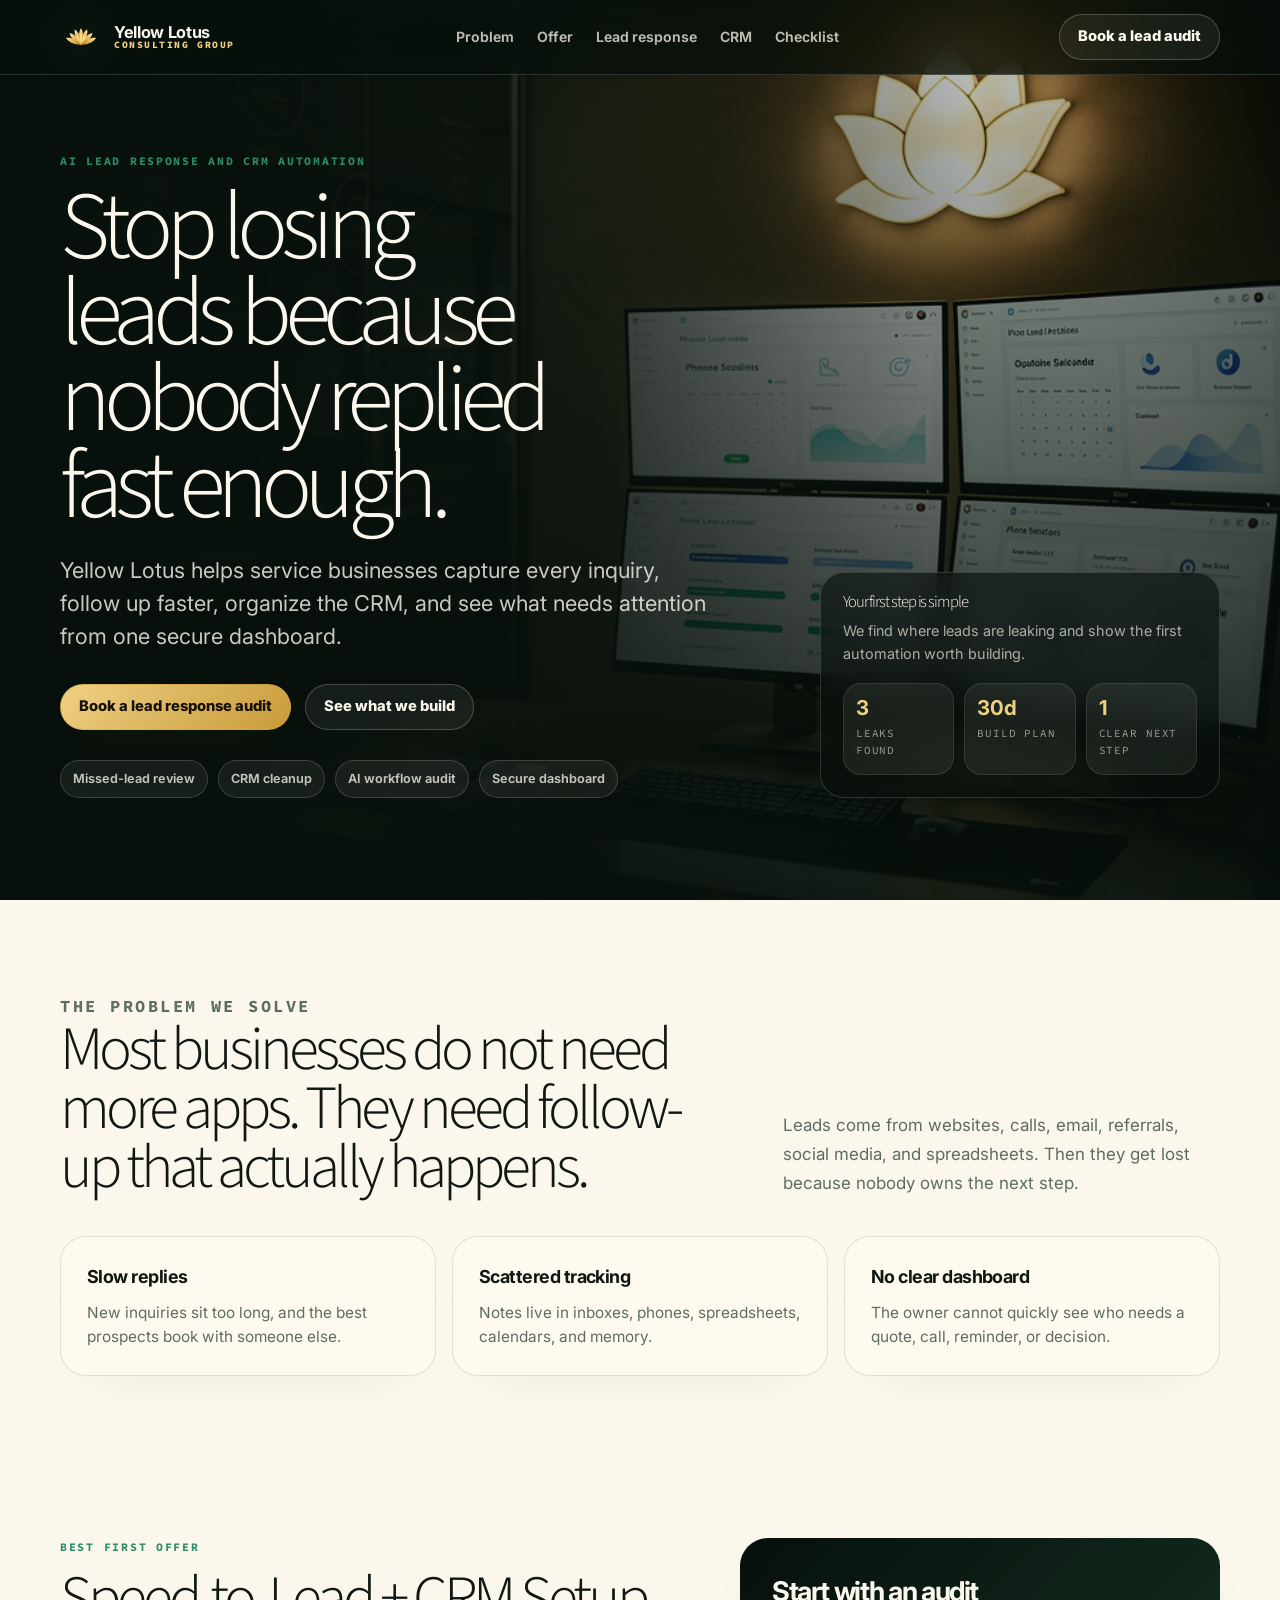
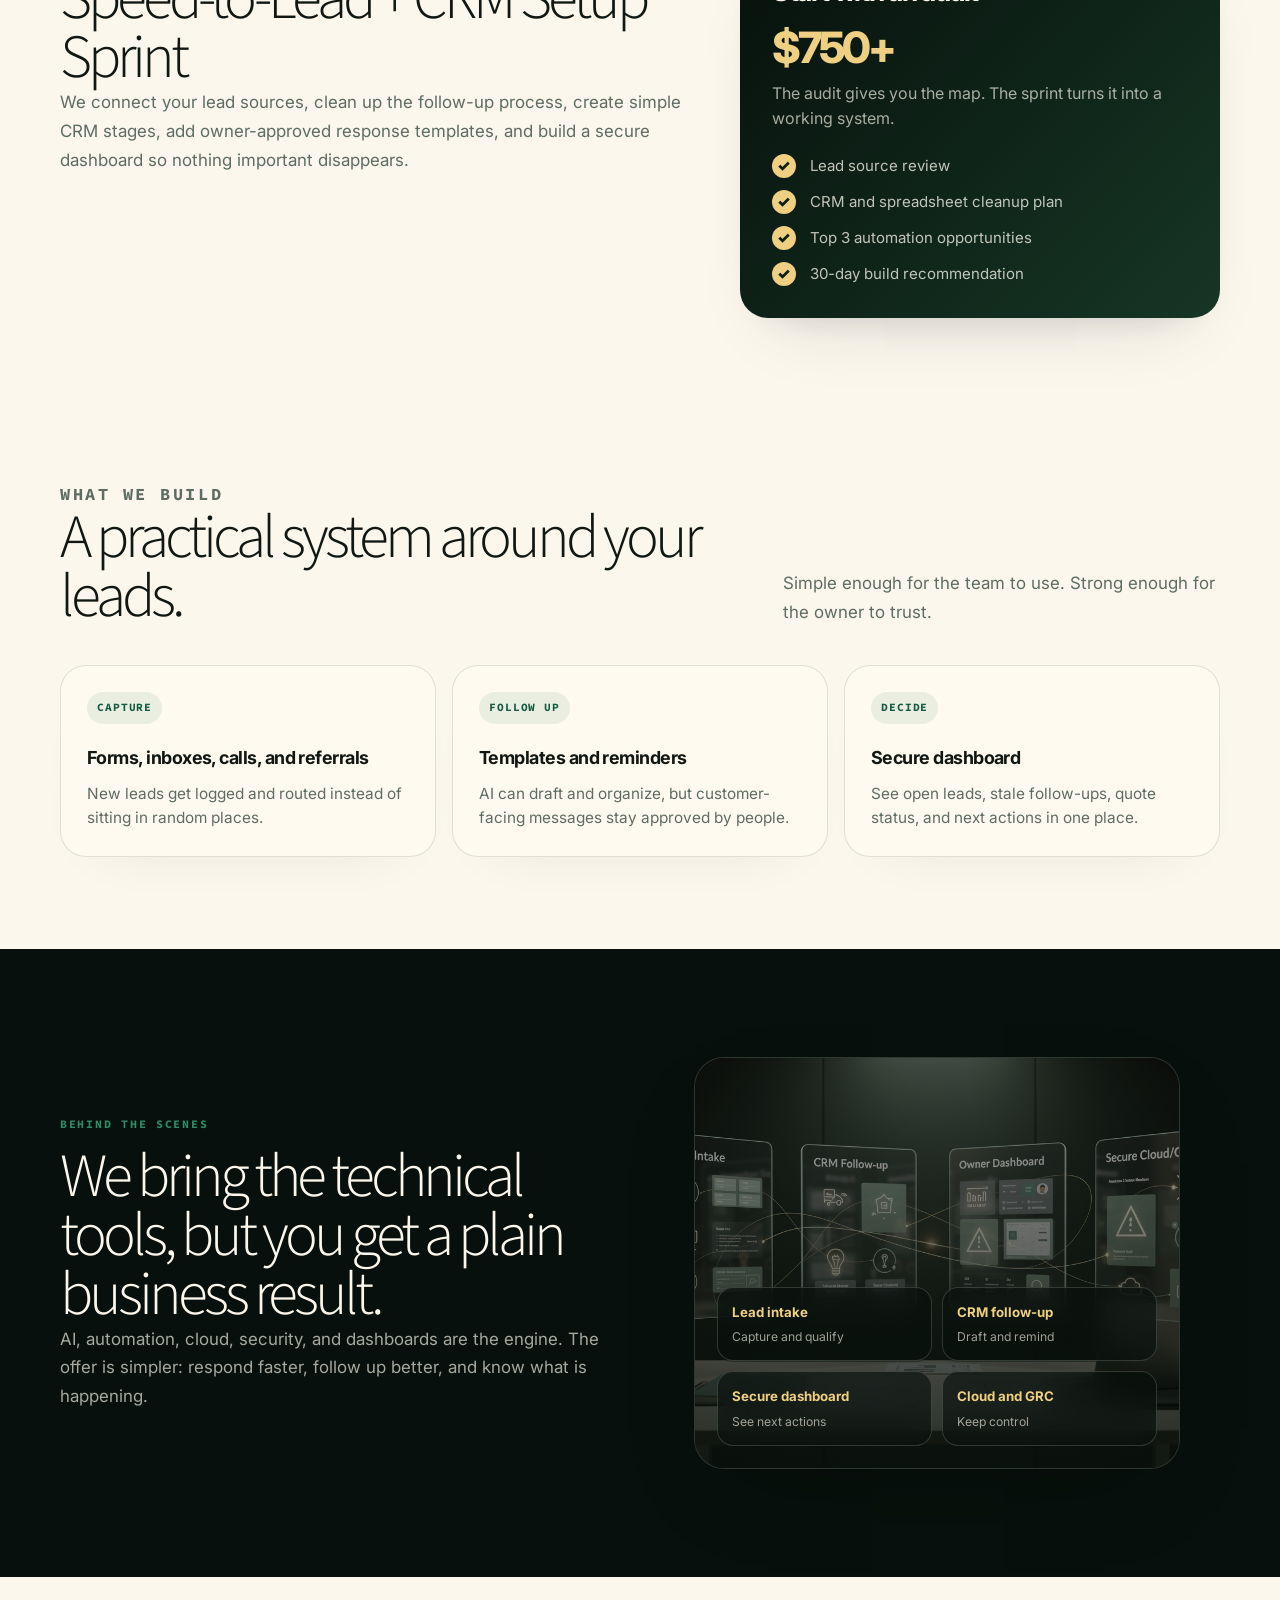
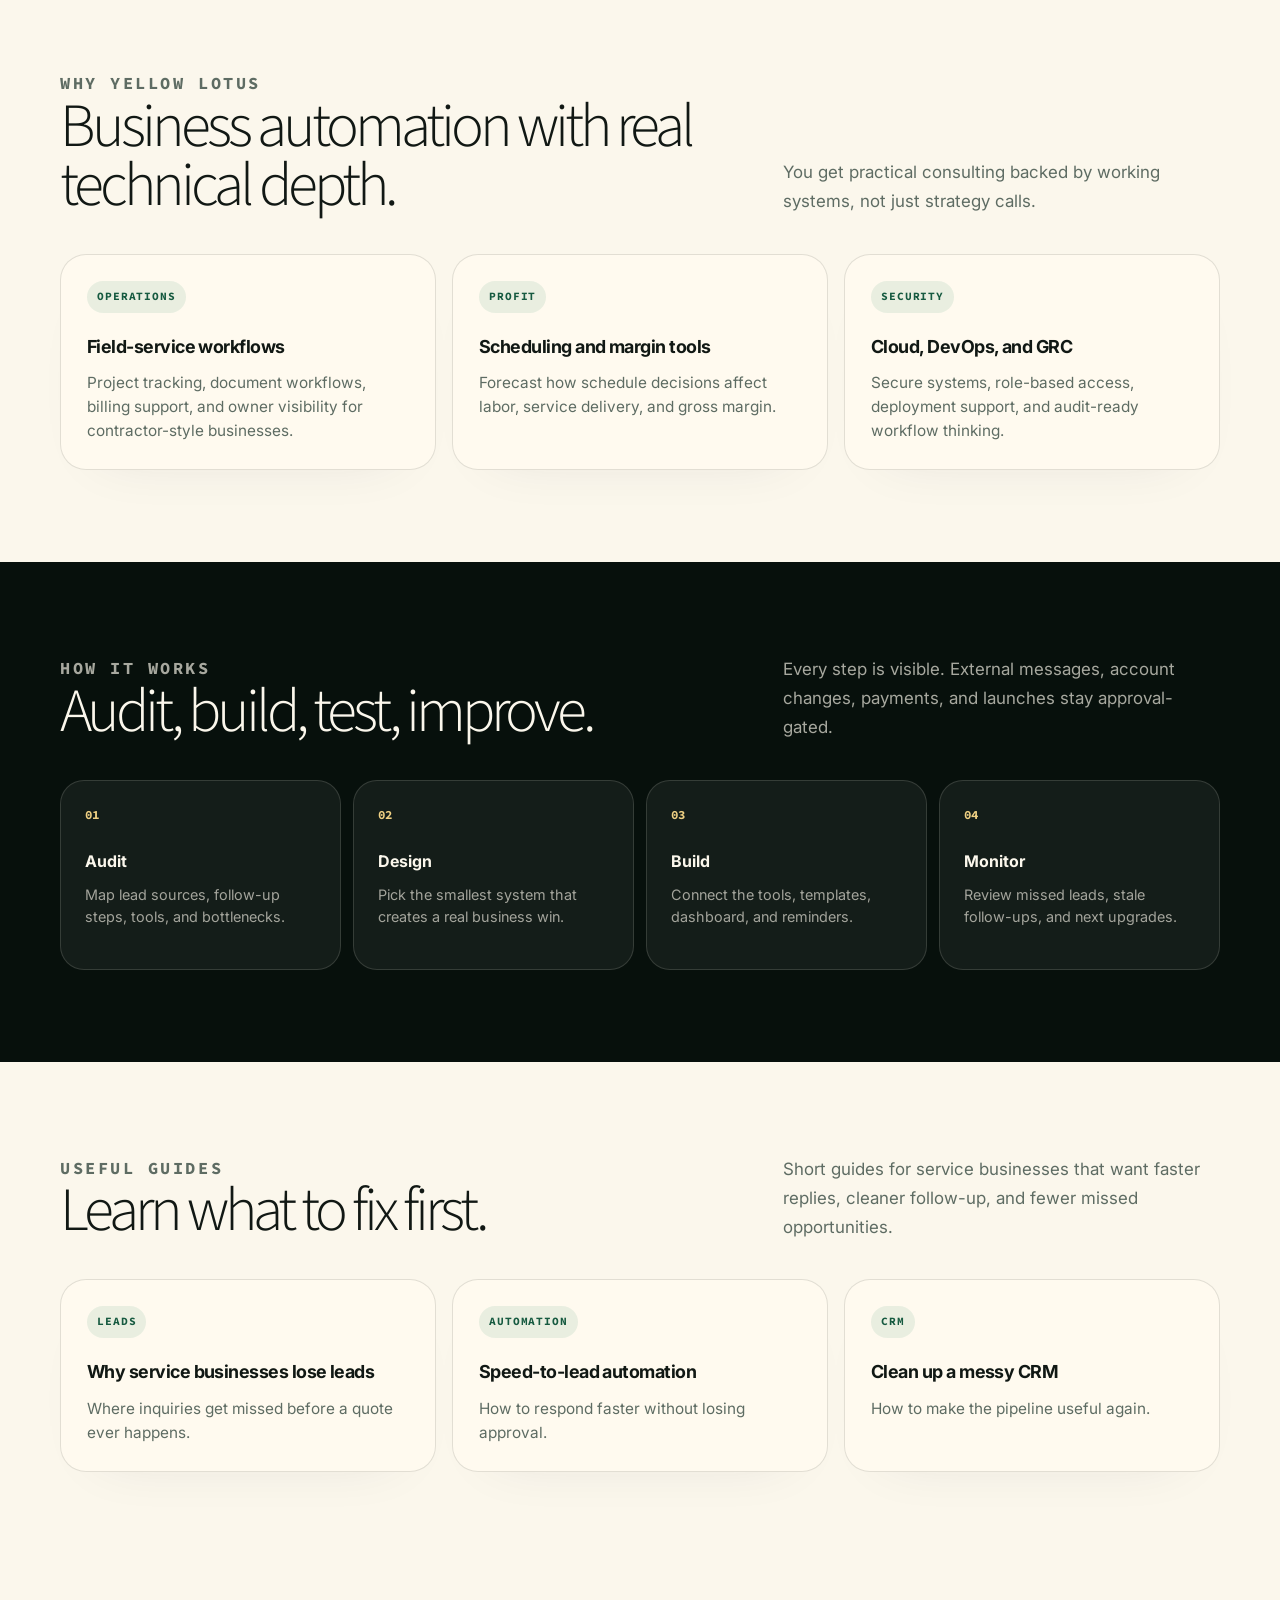
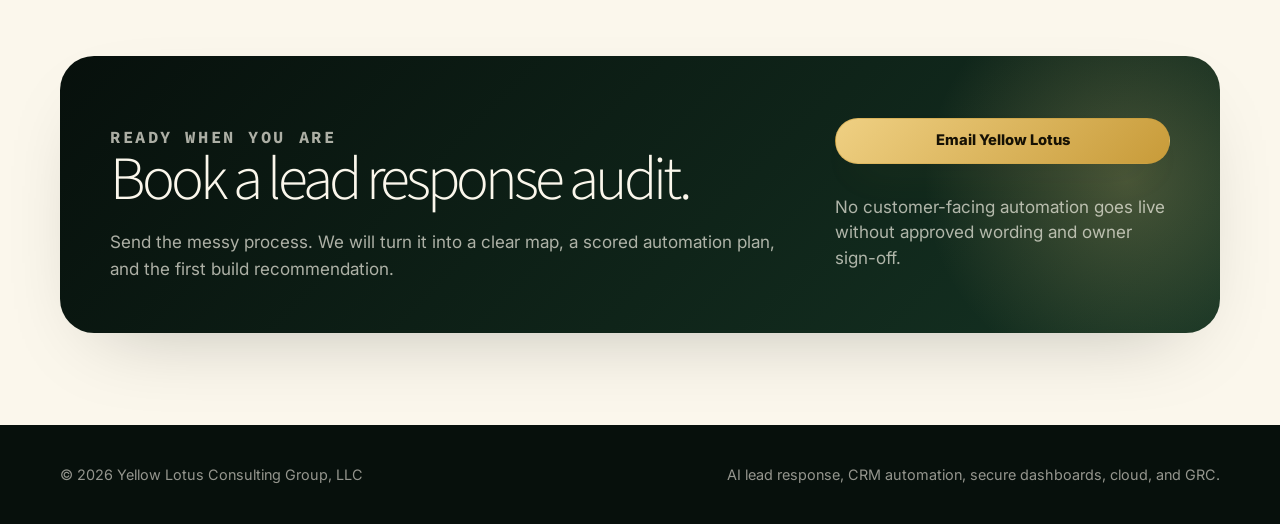
==== index.html @ bcd5ccc7 "Publish Yellow Lotus SEO insight pages" ====
<!doctype html>
<html lang="en">
<head>
  <meta charset="utf-8" />
  <meta name="viewport" content="width=device-width, initial-scale=1" />
  <title>Yellow Lotus Consulting Group | AI Lead Response and CRM Automation</title>
  <meta name="description" content="Yellow Lotus helps small service businesses stop losing leads with AI-assisted lead response, CRM cleanup, follow-up automation, secure dashboards, and practical workflow systems." />
  <meta property="og:title" content="Yellow Lotus Consulting Group" />
  <meta property="og:description" content="Stop losing leads because nobody replied fast enough. Yellow Lotus builds AI-assisted lead response and CRM systems for small service businesses." />
  <meta property="og:type" content="website" />
  <meta property="og:image" content="assets/generated/higgsfield-ops-command-hero.png" />

  <link rel="canonical" href="https://yellowlotuscg.com/" />
  <script type="application/ld+json">
  {
    "@context": "https://schema.org",
    "@type": "ProfessionalService",
    "name": "Yellow Lotus Consulting Group",
    "url": "https://yellowlotuscg.com/",
    "email": "yellowlotuscg@gmail.com",
    "description": "Yellow Lotus helps service businesses stop losing leads with AI-assisted lead response, CRM cleanup, follow-up automation, secure dashboards, and practical workflow systems.",
    "areaServed": "United States",
    "serviceType": [
      "AI lead response automation",
      "CRM automation",
      "Speed-to-lead systems",
      "Secure business dashboards",
      "Cloud and GRC workflow consulting"
    ],
    "sameAs": [
      "https://github.com/yellowlotuscg"
    ],
    "hasOfferCatalog": {
      "@type": "OfferCatalog",
      "name": "Yellow Lotus Consulting Services",
      "itemListElement": [
        {
          "@type": "Offer",
          "name": "Lead Response Audit",
          "priceSpecification": {
            "@type": "PriceSpecification",
            "priceCurrency": "USD",
            "minPrice": 750
          }
        },
        {
          "@type": "Offer",
          "name": "Speed-to-Lead + CRM Setup Sprint"
        }
      ]
    }
  }
  </script>
  <script type="application/ld+json">{"@context":"https://schema.org","@type":"FAQPage","mainEntity":[{"@type":"Question","name":"What does Yellow Lotus Consulting Group do?","acceptedAnswer":{"@type":"Answer","text":"Yellow Lotus helps service businesses capture leads, clean up CRM follow-up, add approved AI-assisted drafts, and see next actions from a secure dashboard."}},{"@type":"Question","name":"What is the best first step?","acceptedAnswer":{"@type":"Answer","text":"Start with a Lead Response Audit. It maps where leads enter, where follow-up breaks, and which automation should be built first."}},{"@type":"Question","name":"Can AI send messages automatically?","acceptedAnswer":{"@type":"Answer","text":"Yellow Lotus can draft and organize messages, but customer-facing messages stay human-approved unless a different workflow is explicitly approved."}}]}</script>
  <link rel="icon" type="image/svg+xml" href="assets/favicon.svg" />
  <link rel="preload" as="image" href="assets/generated/higgsfield-ops-command-hero.png" />
  <link rel="preload" as="image" href="assets/generated/higgsfield-operating-system-panel.png" />
  <link rel="preconnect" href="https://fonts.googleapis.com" />
  <link rel="preconnect" href="https://fonts.gstatic.com" crossorigin />
  <link href="https://fonts.googleapis.com/css2?family=Inter:wght@400;500;600;700;800&family=Source+Sans+3:wght@300;400;500;600;700&family=Source+Code+Pro:wght@500;600&display=swap" rel="stylesheet" />
  <style>
    :root{
      --ink:#07100c; --cream:#fbf7ec; --paper:#fffaf0; --text:#111814; --muted:#5e6c63;
      --line:rgba(17,24,20,.12); --line-dark:rgba(255,250,240,.14); --gold:#c89b39; --gold-2:#efd083; --jade:#2e8c67;
      --shadow:rgba(32,32,65,.18) 0 34px 70px -38px, rgba(0,0,0,.14) 0 18px 42px -26px;
      --sans:"Inter", system-ui, -apple-system, BlinkMacSystemFont, "Segoe UI", sans-serif;
      --display:"Source Sans 3", system-ui, -apple-system, BlinkMacSystemFont, "Segoe UI", sans-serif;
      --mono:"Source Code Pro", ui-monospace, SFMono-Regular, Menlo, Monaco, Consolas, monospace;
    }
    *{box-sizing:border-box} html{scroll-behavior:smooth} body{margin:0; color:var(--text); background:var(--cream); font-family:var(--sans); font-size:16px; line-height:1.6; text-rendering:optimizeLegibility}
    body::before{content:""; position:fixed; inset:0; pointer-events:none; z-index:-1; background:radial-gradient(circle at 16% 8%, rgba(200,155,57,.16), transparent 28rem), radial-gradient(circle at 86% 34%, rgba(46,140,103,.13), transparent 34rem), linear-gradient(180deg, #fffaf0 0%, #fbf7ec 50%, #f3ead7 100%)}
    img{display:block; max-width:100%} a{color:inherit; text-decoration:none} p,h1,h2,h3{margin-top:0}.wrap{width:min(1160px, calc(100% - 40px)); margin:0 auto}
    .topbar{position:fixed; inset:0 0 auto; z-index:40; border-bottom:1px solid rgba(255,250,240,.14); background:rgba(7,16,12,.76); backdrop-filter:blur(22px) saturate(160%); color:var(--cream)}
    .nav{min-height:74px; display:flex; align-items:center; justify-content:space-between; gap:24px}.brand{display:flex; align-items:center; gap:12px; font-weight:800; letter-spacing:-.02em}.brand-mark{width:42px; height:42px; border-radius:14px; filter:drop-shadow(0 0 22px rgba(239,208,131,.28))}.brand-name{display:flex; flex-direction:column; line-height:1.02; white-space:nowrap}.brand-name strong{font-size:1.02rem}.brand-name span{color:var(--gold-2); font-family:var(--mono); font-size:.61rem; letter-spacing:.16em; text-transform:uppercase}.nav-links{display:flex; align-items:center; gap:23px; color:rgba(251,247,236,.74); font-size:.88rem; font-weight:650}.nav-links a:hover{color:var(--gold-2)}
    .button{display:inline-flex; align-items:center; justify-content:center; min-height:46px; padding:0 18px; border:1px solid rgba(200,155,57,.42); border-radius:999px; background:linear-gradient(135deg, var(--gold-2), var(--gold)); color:#161104; font-weight:800; font-size:.92rem; box-shadow:rgba(200,155,57,.24) 0 18px 44px -20px; transition:transform .18s ease, box-shadow .18s ease}.button:hover{transform:translateY(-2px)}.button.secondary{background:rgba(255,250,240,.06); color:var(--cream); border-color:rgba(255,250,240,.22); box-shadow:none}.button.dark{background:var(--ink); color:var(--cream); border-color:var(--ink)}
    .label{margin:0 0 14px; color:var(--jade); font-family:var(--mono); font-size:.72rem; font-weight:700; letter-spacing:.15em; text-transform:uppercase}
    .hero{position:relative; min-height:100svh; display:flex; align-items:center; overflow:hidden; color:var(--cream); background:var(--ink); isolation:isolate; padding:126px 0 76px}.hero::before{content:""; position:absolute; inset:0; z-index:-1; background:linear-gradient(90deg, rgba(7,16,12,.98) 0%, rgba(7,16,12,.88) 38%, rgba(7,16,12,.2) 76%, rgba(7,16,12,.32) 100%), linear-gradient(180deg, rgba(7,16,12,.04), rgba(7,16,12,.9))}.hero-art{position:absolute; inset:0; z-index:-2; background-image:url("assets/generated/higgsfield-ops-command-hero.png"); background-size:cover; background-position:center right; transform:scale(1.03); filter:saturate(.9) contrast(1.05)}
    .hero-grid{display:grid; grid-template-columns:minmax(0,.92fr) minmax(330px,.52fr); gap:52px; align-items:end}.hero-copy{max-width:740px}h1{max-width:11ch; margin:0 0 24px; font-family:var(--display); font-size:clamp(3.2rem,7.5vw,7.2rem); font-weight:300; letter-spacing:-.078em; line-height:.9}.hero-sub{max-width:650px; margin:0 0 30px; color:rgba(251,247,236,.8); font-size:clamp(1.1rem,1.8vw,1.36rem); line-height:1.52}.hero-actions{display:flex; flex-wrap:wrap; gap:14px; align-items:center; margin-bottom:30px}.hero-proof{display:flex; flex-wrap:wrap; gap:10px}.proof-pill{border:1px solid rgba(255,250,240,.16); background:rgba(255,250,240,.06); color:rgba(251,247,236,.76); border-radius:999px; padding:8px 12px; font-size:.79rem; font-weight:650}
    .command-card{padding:22px; border:1px solid rgba(255,250,240,.14); border-radius:24px; background:rgba(7,16,12,.62); box-shadow:rgba(0,0,0,.34) 0 30px 80px -42px; backdrop-filter:blur(18px)}.command-card h2{margin:0 0 8px; color:var(--cream); font-size:1.04rem}.command-card p{margin:0 0 18px; color:rgba(251,247,236,.66); font-size:.9rem}.metric-row{display:grid; grid-template-columns:repeat(3,1fr); gap:10px}.metric{padding:14px 12px; border-radius:18px; background:rgba(255,250,240,.07); border:1px solid rgba(255,250,240,.1)}.metric strong{display:block; color:var(--gold-2); font-size:1.28rem; line-height:1}.metric span{display:block; margin-top:6px; color:rgba(251,247,236,.58); font-size:.68rem; font-family:var(--mono); text-transform:uppercase; letter-spacing:.08em}
    .section{padding:92px 0}.section.dark{background:var(--ink); color:var(--cream)}.section.tight{padding:70px 0}.section-head{display:grid; grid-template-columns:minmax(0,.86fr) minmax(280px,.56fr); gap:52px; align-items:end; margin-bottom:38px}h2{margin:0; font-family:var(--display); font-size:clamp(2.25rem,4.8vw,4.8rem); font-weight:300; letter-spacing:-.065em; line-height:.96}.section-head p,.lead{margin:0; color:var(--muted); font-size:1.06rem; line-height:1.7}.dark .section-head p,.dark .lead{color:rgba(251,247,236,.66)}
    .problem-grid,.deliverables,.proof-grid{display:grid; grid-template-columns:repeat(3,1fr); gap:16px}.card{padding:26px; border:1px solid var(--line); border-radius:26px; background:rgba(255,250,240,.82); box-shadow:rgba(32,32,65,.12) 0 24px 60px -42px}.card strong{display:block; margin-bottom:10px; font-size:1.12rem; letter-spacing:-.03em}.card p{margin:0; color:var(--muted); font-size:.96rem; line-height:1.55}.card .tag{display:inline-flex; margin-bottom:20px; padding:7px 10px; border-radius:999px; color:#165a40; background:rgba(46,140,103,.1); font-family:var(--mono); font-size:.7rem; font-weight:700; letter-spacing:.08em; text-transform:uppercase}
    .offer-panel{display:grid; grid-template-columns:minmax(0,.74fr) minmax(320px,.55fr); gap:34px; align-items:stretch}.price-box{padding:32px; border-radius:28px; color:var(--cream); background:linear-gradient(135deg,#07100c,#163625); box-shadow:var(--shadow)}.price-box h3{margin:0 0 12px; font-size:1.7rem; letter-spacing:-.05em}.price{font-size:2.7rem; font-weight:800; letter-spacing:-.07em; color:var(--gold-2); line-height:1}.price-box p{color:rgba(251,247,236,.66); margin:12px 0 22px}.checklist{display:grid; gap:12px; margin:0; padding:0; list-style:none}.checklist li{display:grid; grid-template-columns:28px 1fr; gap:10px; align-items:start; color:rgba(251,247,236,.76); font-size:.94rem}.checklist li::before{content:"✓"; display:grid; place-items:center; width:24px; height:24px; border-radius:50%; color:#092017; background:var(--gold-2); font-weight:900}
    .system-grid{display:grid; grid-template-columns:minmax(0,.78fr) minmax(360px,.8fr); gap:42px; align-items:center}.system-visual{position:relative; border-radius:30px; overflow:hidden; border:1px solid var(--line-dark); background:#0b1711; box-shadow:rgba(0,0,0,.35) 0 34px 90px -42px}.system-visual img{width:100%; min-height:410px; object-fit:cover; filter:saturate(.76) contrast(.96) brightness(.72)}.system-visual::after{content:""; position:absolute; inset:0; background:linear-gradient(180deg, rgba(7,16,12,.04), rgba(7,16,12,.72))}.system-overlay{position:absolute; inset:auto 22px 22px; z-index:2; display:grid; grid-template-columns:repeat(2,1fr); gap:10px}.sys-chip{padding:14px; border:1px solid rgba(255,250,240,.16); border-radius:16px; background:rgba(7,16,12,.62); backdrop-filter:blur(14px)}.sys-chip strong{display:block; color:var(--gold-2); font-size:.83rem}.sys-chip span{display:block; margin-top:4px; color:rgba(251,247,236,.62); font-size:.76rem}
    .steps{display:grid; grid-template-columns:repeat(4,1fr); gap:12px; counter-reset:step}.step{counter-increment:step; padding:24px; min-height:190px; border:1px solid var(--line-dark); border-radius:24px; background:rgba(255,250,240,.055)}.step::before{content:"0" counter(step); display:block; margin-bottom:24px; color:var(--gold-2); font-family:var(--mono); font-size:.78rem; font-weight:700}.step strong{display:block; margin-bottom:10px}.step span{display:block; color:rgba(251,247,236,.62); font-size:.9rem; line-height:1.55}
    .cta-panel{position:relative; overflow:hidden; border-radius:34px; padding:50px; color:var(--cream); background:linear-gradient(135deg,#07100c,#153323); box-shadow:rgba(7,16,12,.28) 0 30px 85px -40px}.cta-panel::after{content:""; position:absolute; inset:-30% -10% auto auto; width:420px; height:420px; border-radius:50%; background:radial-gradient(circle, rgba(239,208,131,.24), transparent 68%)}.cta-content{position:relative; z-index:1; display:grid; grid-template-columns:minmax(0,.9fr) minmax(270px,.44fr); gap:40px; align-items:center}.cta-panel h2{color:var(--cream)}.cta-panel p{margin:18px 0 0; color:rgba(251,247,236,.68); font-size:1.07rem}.cta-actions{display:flex; flex-direction:column; gap:12px}.fine-print{margin-top:16px; color:rgba(251,247,236,.52); font-size:.84rem; line-height:1.5}
    footer{padding:38px 0; color:rgba(251,247,236,.58); background:#07100c; font-size:.9rem}.footer-row{display:flex; justify-content:space-between; gap:20px; flex-wrap:wrap}
    @media (max-width:980px){.nav-links{display:none}.hero-grid,.section-head,.offer-panel,.system-grid,.cta-content{grid-template-columns:1fr}.problem-grid,.deliverables,.proof-grid{grid-template-columns:1fr}.steps{grid-template-columns:repeat(2,1fr)}.command-card{max-width:620px}.system-visual img{min-height:360px}}
    @media (max-width:640px){.wrap{width:min(100% - 26px,1160px)}.topbar{position:sticky}.nav{min-height:68px}.hero{min-height:auto; padding:78px 0 54px}h1{font-size:clamp(3rem,16vw,4.5rem)}.metric-row,.steps,.system-overlay{grid-template-columns:1fr}.section{padding:68px 0}.cta-panel{padding:34px 24px}}
  </style>
</head>
<body>
  <header class="topbar">
    <div class="wrap nav" aria-label="Main navigation">
      <a class="brand" href="#top" aria-label="Yellow Lotus Consulting Group home">
        <img class="brand-mark" src="assets/lotus-cinematic-mark.svg" alt="" />
        <span class="brand-name"><strong>Yellow Lotus</strong><span>Consulting Group</span></span>
      </a>
      <nav class="nav-links" aria-label="Primary links">
        <a href="#problem">Problem</a><a href="#offer">Offer</a><a href="/lead-response-automation/">Lead response</a><a href="/crm-automation-for-service-businesses/">CRM</a><a href="/lead-response-leak-checklist/">Checklist</a>
      </nav>
      <a class="button secondary" href="mailto:yellowlotuscg@gmail.com?subject=Lead%20Response%20Audit">Book a lead audit</a>
    </div>
  </header>

  <main id="top">
    <section class="hero" aria-labelledby="hero-title">
      <div class="hero-art" aria-hidden="true"></div>
      <div class="wrap hero-grid">
        <div class="hero-copy">
          <p class="label">AI lead response and CRM automation</p>
          <h1 id="hero-title">Stop losing leads because nobody replied fast enough.</h1>
          <p class="hero-sub">Yellow Lotus helps service businesses capture every inquiry, follow up faster, organize the CRM, and see what needs attention from one secure dashboard.</p>
          <div class="hero-actions">
            <a class="button" href="mailto:yellowlotuscg@gmail.com?subject=Lead%20Response%20Audit&body=I%20want%20to%20book%20a%20lead%20response%20audit.%0A%0ABusiness%20type:%0ACurrent%20lead%20sources:%0ACurrent%20CRM%20or%20spreadsheet:%0ABiggest%20follow-up%20problem:">Book a lead response audit</a>
            <a class="button secondary" href="#offer">See what we build</a>
          </div>
          <div class="hero-proof" aria-label="Core outcomes">
            <a class="proof-pill" href="/lead-response-automation/">Missed-lead review</a><a class="proof-pill" href="/crm-automation-for-service-businesses/">CRM cleanup</a><a class="proof-pill" href="/ai-workflow-audit/">AI workflow audit</a><a class="proof-pill" href="/secure-business-dashboard/">Secure dashboard</a>
          </div>
        </div>
        <aside class="command-card" aria-label="Audit deliverables">
          <h2>Your first step is simple</h2>
          <p>We find where leads are leaking and show the first automation worth building.</p>
          <div class="metric-row"><div class="metric"><strong>3</strong><span>Leaks found</span></div><div class="metric"><strong>30d</strong><span>Build plan</span></div><div class="metric"><strong>1</strong><span>Clear next step</span></div></div>
        </aside>
      </div>
    </section>

    <section class="section" id="problem">
      <div class="wrap">
        <div class="section-head"><div><p class="label">The problem we solve</p><h2>Most businesses do not need more apps. They need follow-up that actually happens.</h2></div><p>Leads come from websites, calls, email, referrals, social media, and spreadsheets. Then they get lost because nobody owns the next step.</p></div>
        <div class="problem-grid">
          <article class="card"><strong>Slow replies</strong><p>New inquiries sit too long, and the best prospects book with someone else.</p></article>
          <article class="card"><strong>Scattered tracking</strong><p>Notes live in inboxes, phones, spreadsheets, calendars, and memory.</p></article>
          <article class="card"><strong>No clear dashboard</strong><p>The owner cannot quickly see who needs a quote, call, reminder, or decision.</p></article>
        </div>
      </div>
    </section>

    <section class="section tight" id="offer">
      <div class="wrap offer-panel">
        <div>
          <p class="label">Best first offer</p>
          <h2>Speed-to-Lead + CRM Setup Sprint</h2>
          <p class="lead">We connect your lead sources, clean up the follow-up process, create simple CRM stages, add owner-approved response templates, and build a secure dashboard so nothing important disappears.</p>
        </div>
        <aside class="price-box">
          <h3>Start with an audit</h3>
          <div class="price">$750+</div>
          <p>The audit gives you the map. The sprint turns it into a working system.</p>
          <ul class="checklist">
            <li>Lead source review</li><li>CRM and spreadsheet cleanup plan</li><li>Top 3 automation opportunities</li><li>30-day build recommendation</li>
          </ul>
        </aside>
      </div>
    </section>

    <section class="section" id="system">
      <div class="wrap">
        <div class="section-head"><div><p class="label">What we build</p><h2>A practical system around your leads.</h2></div><p>Simple enough for the team to use. Strong enough for the owner to trust.</p></div>
        <div class="deliverables">
          <article class="card"><span class="tag">Capture</span><strong>Forms, inboxes, calls, and referrals</strong><p>New leads get logged and routed instead of sitting in random places.</p></article>
          <article class="card"><span class="tag">Follow up</span><strong>Templates and reminders</strong><p>AI can draft and organize, but customer-facing messages stay approved by people.</p></article>
          <article class="card"><span class="tag">Decide</span><strong>Secure dashboard</strong><p>See open leads, stale follow-ups, quote status, and next actions in one place.</p></article>
        </div>
      </div>
    </section>

    <section class="section dark">
      <div class="wrap system-grid">
        <div><p class="label">Behind the scenes</p><h2>We bring the technical tools, but you get a plain business result.</h2><p class="lead">AI, automation, cloud, security, and dashboards are the engine. The offer is simpler: respond faster, follow up better, and know what is happening.</p></div>
        <figure class="system-visual"><img src="assets/generated/higgsfield-operating-system-panel.png" alt="Atmospheric view of a secure business automation dashboard" /><figcaption class="system-overlay" aria-label="System parts"><span class="sys-chip"><strong>Lead intake</strong><span>Capture and qualify</span></span><span class="sys-chip"><strong>CRM follow-up</strong><span>Draft and remind</span></span><span class="sys-chip"><strong>Secure dashboard</strong><span>See next actions</span></span><span class="sys-chip"><strong>Cloud and GRC</strong><span>Keep control</span></span></figcaption></figure>
      </div>
    </section>

    <section class="section" id="proof">
      <div class="wrap">
        <div class="section-head"><div><p class="label">Why Yellow Lotus</p><h2>Business automation with real technical depth.</h2></div><p>You get practical consulting backed by working systems, not just strategy calls.</p></div>
        <div class="proof-grid">
          <article class="card"><span class="tag">Operations</span><strong>Field-service workflows</strong><p>Project tracking, document workflows, billing support, and owner visibility for contractor-style businesses.</p></article>
          <article class="card"><span class="tag">Profit</span><strong>Scheduling and margin tools</strong><p>Forecast how schedule decisions affect labor, service delivery, and gross margin.</p></article>
          <article class="card"><span class="tag">Security</span><strong>Cloud, DevOps, and GRC</strong><p>Secure systems, role-based access, deployment support, and audit-ready workflow thinking.</p></article>
        </div>
      </div>
    </section>

    <section class="section dark" id="process">
      <div class="wrap">
        <div class="section-head"><div><p class="label">How it works</p><h2>Audit, build, test, improve.</h2></div><p>Every step is visible. External messages, account changes, payments, and launches stay approval-gated.</p></div>
        <div class="steps"><div class="step"><strong>Audit</strong><span>Map lead sources, follow-up steps, tools, and bottlenecks.</span></div><div class="step"><strong>Design</strong><span>Pick the smallest system that creates a real business win.</span></div><div class="step"><strong>Build</strong><span>Connect the tools, templates, dashboard, and reminders.</span></div><div class="step"><strong>Monitor</strong><span>Review missed leads, stale follow-ups, and next upgrades.</span></div></div>
      </div>
    </section>

    <section class="section" id="insights">
      <div class="wrap">
        <div class="section-head"><div><p class="label">Useful guides</p><h2>Learn what to fix first.</h2></div><p>Short guides for service businesses that want faster replies, cleaner follow-up, and fewer missed opportunities.</p></div>
        <div class="proof-grid">
          <article class="card"><span class="tag">Leads</span><strong><a href="/insights/why-service-businesses-lose-leads/">Why service businesses lose leads</a></strong><p>Where inquiries get missed before a quote ever happens.</p></article>
          <article class="card"><span class="tag">Automation</span><strong><a href="/insights/speed-to-lead-automation/">Speed-to-lead automation</a></strong><p>How to respond faster without losing approval.</p></article>
          <article class="card"><span class="tag">CRM</span><strong><a href="/insights/clean-up-messy-crm/">Clean up a messy CRM</a></strong><p>How to make the pipeline useful again.</p></article>
        </div>
      </div>
    </section>

    <section class="section" id="contact">
      <div class="wrap"><div class="cta-panel"><div class="cta-content"><div><p class="label">Ready when you are</p><h2>Book a lead response audit.</h2><p>Send the messy process. We will turn it into a clear map, a scored automation plan, and the first build recommendation.</p></div><div class="cta-actions"><a class="button" href="mailto:yellowlotuscg@gmail.com?subject=Lead%20Response%20Audit&body=I%20want%20to%20book%20a%20lead%20response%20audit.%0A%0ABusiness%20type:%0ACurrent%20lead%20sources:%0ACurrent%20CRM%20or%20spreadsheet:%0ABiggest%20follow-up%20problem:">Email Yellow Lotus</a><p class="fine-print">No customer-facing automation goes live without approved wording and owner sign-off.</p></div></div></div></div>
    </section>
  </main>
  <footer><div class="wrap footer-row"><span>© 2026 Yellow Lotus Consulting Group, LLC</span><span>AI lead response, CRM automation, secure dashboards, cloud, and GRC.</span></div></footer>
</body>
</html>
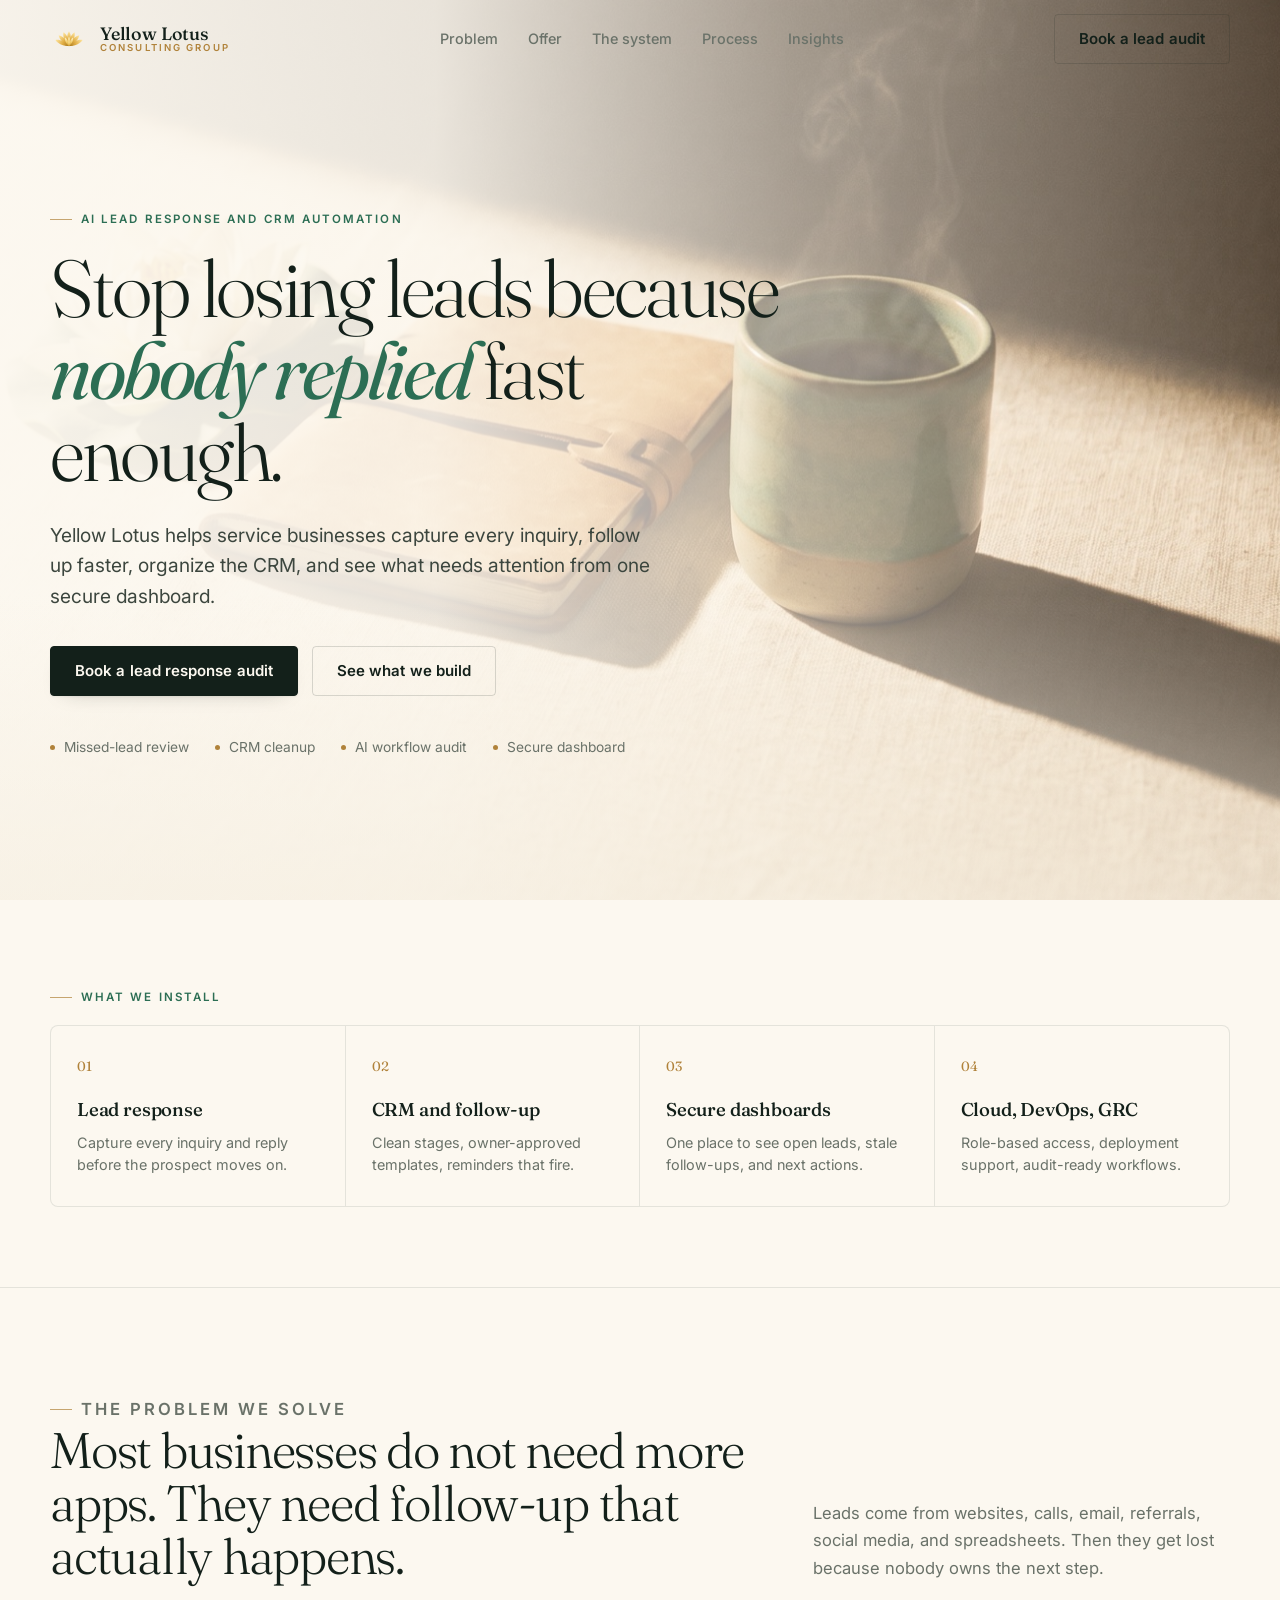
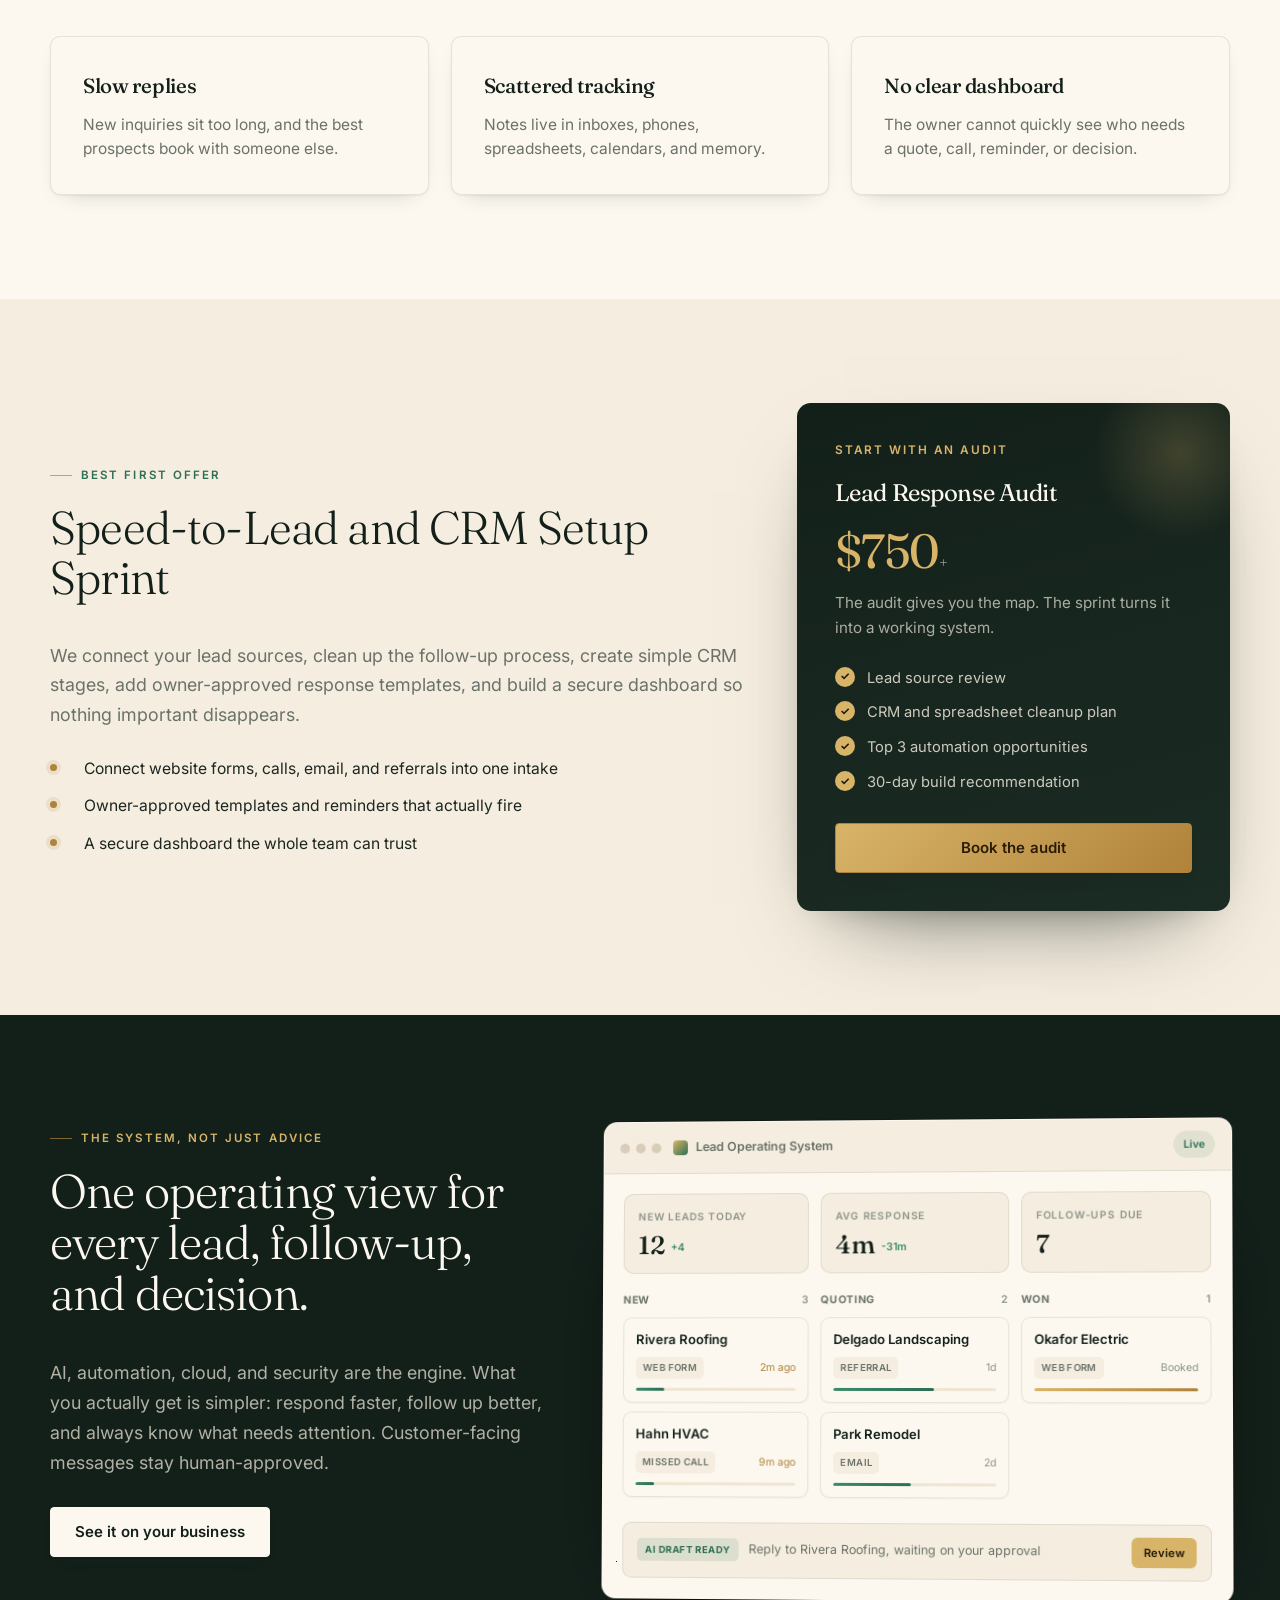
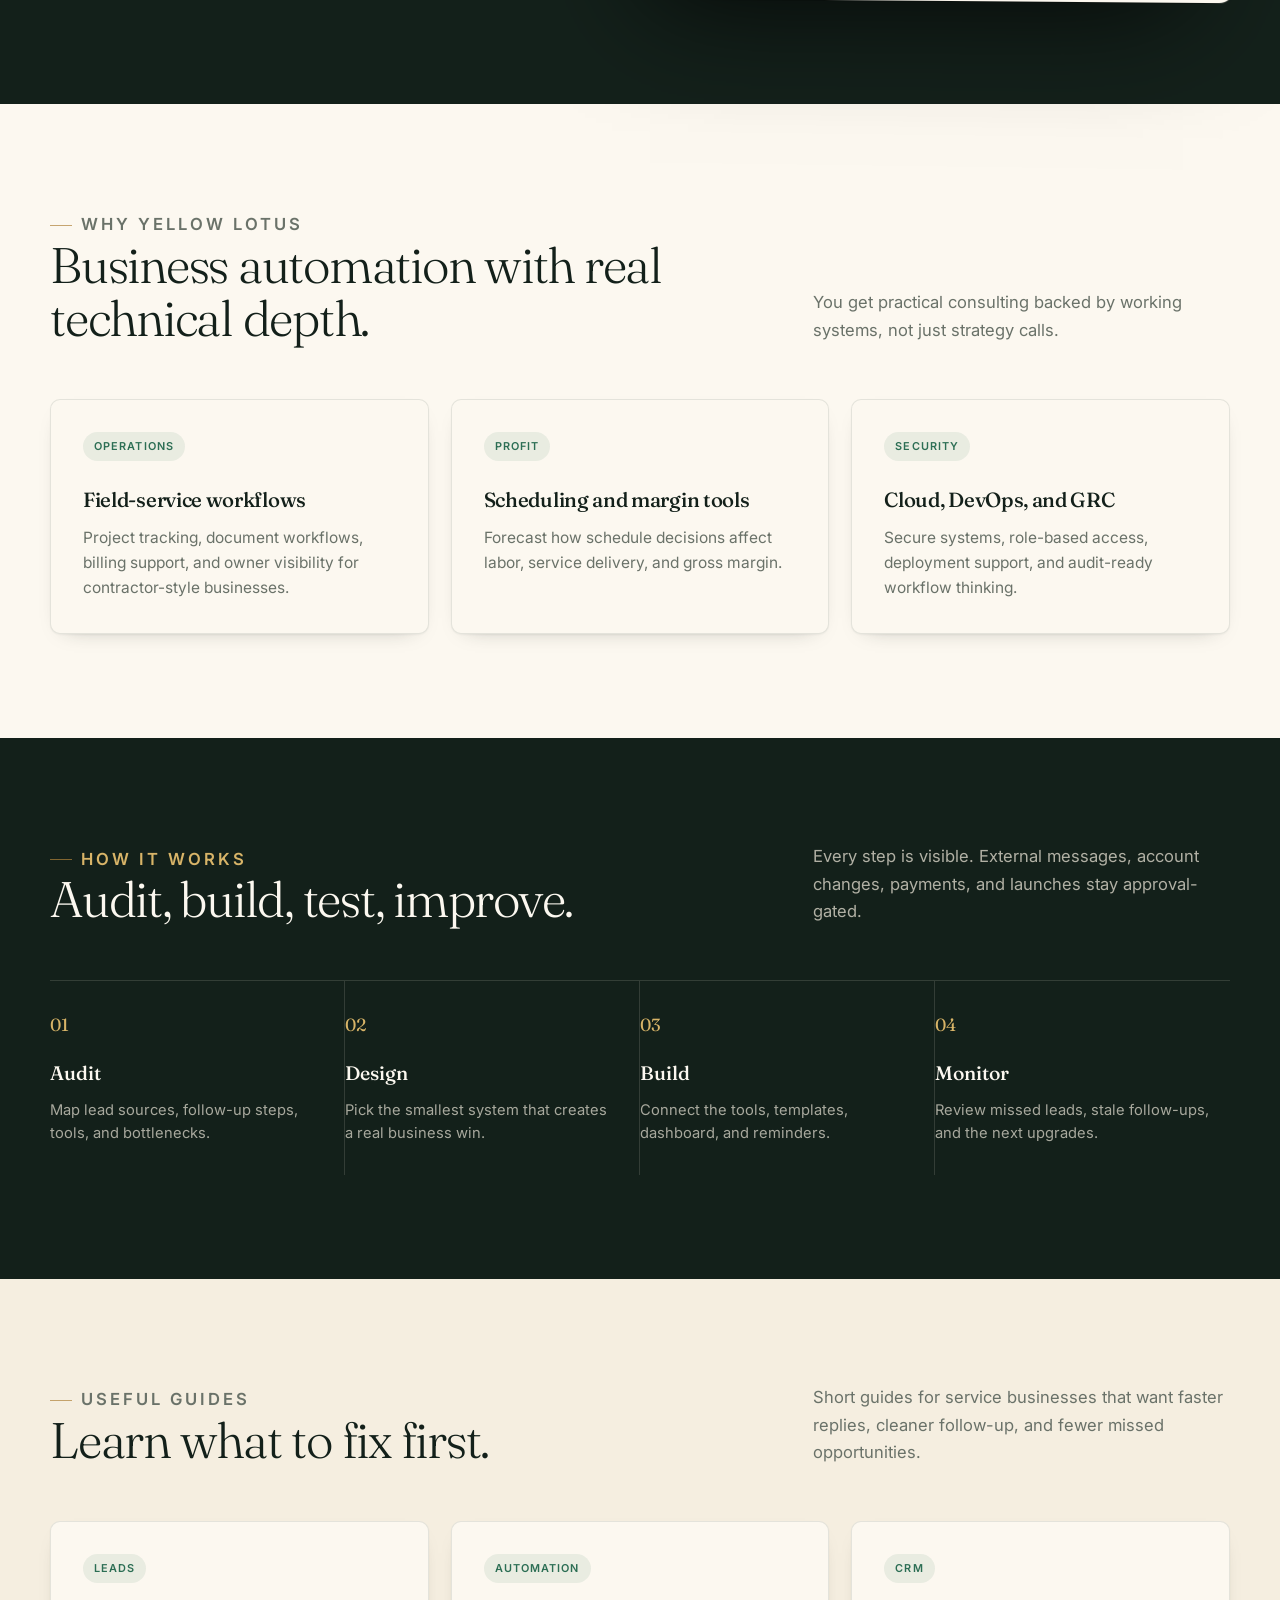
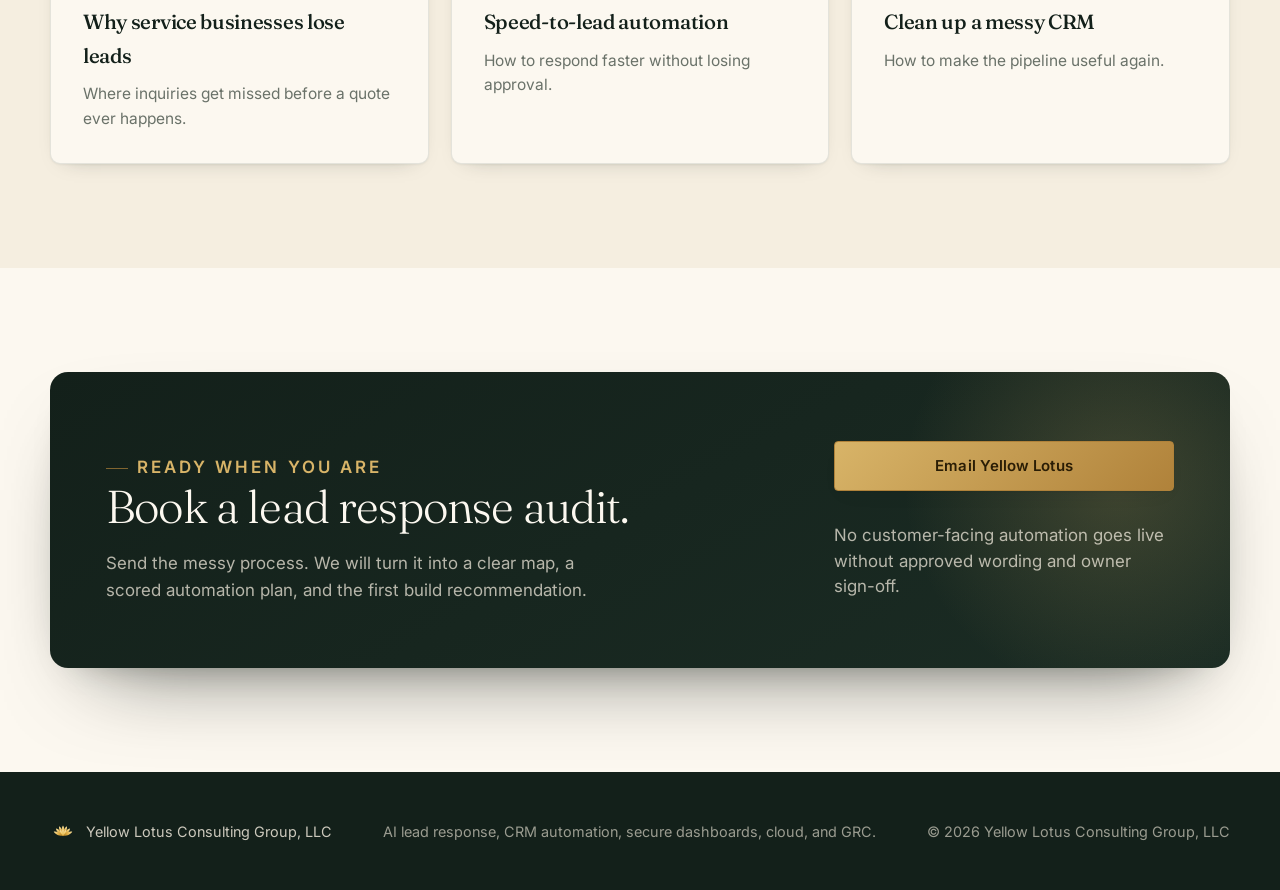
==== commit 56df30ab: "Refresh Yellow Lotus homepage and AOMT demo deploy" ====
--- a/index.html
+++ b/index.html
@@ -8,7 +8,7 @@
   <meta property="og:title" content="Yellow Lotus Consulting Group" />
   <meta property="og:description" content="Stop losing leads because nobody replied fast enough. Yellow Lotus builds AI-assisted lead response and CRM systems for small service businesses." />
   <meta property="og:type" content="website" />
-  <meta property="og:image" content="assets/generated/higgsfield-ops-command-hero.png" />
+  <meta property="og:image" content="assets/generated/hero-editorial.jpg" />
 
   <link rel="canonical" href="https://yellowlotuscg.com/" />
   <script type="application/ld+json">
@@ -53,159 +53,436 @@
   </script>
   <script type="application/ld+json">{"@context":"https://schema.org","@type":"FAQPage","mainEntity":[{"@type":"Question","name":"What does Yellow Lotus Consulting Group do?","acceptedAnswer":{"@type":"Answer","text":"Yellow Lotus helps service businesses capture leads, clean up CRM follow-up, add approved AI-assisted drafts, and see next actions from a secure dashboard."}},{"@type":"Question","name":"What is the best first step?","acceptedAnswer":{"@type":"Answer","text":"Start with a Lead Response Audit. It maps where leads enter, where follow-up breaks, and which automation should be built first."}},{"@type":"Question","name":"Can AI send messages automatically?","acceptedAnswer":{"@type":"Answer","text":"Yellow Lotus can draft and organize messages, but customer-facing messages stay human-approved unless a different workflow is explicitly approved."}}]}</script>
   <link rel="icon" type="image/svg+xml" href="assets/favicon.svg" />
-  <link rel="preload" as="image" href="assets/generated/higgsfield-ops-command-hero.png" />
-  <link rel="preload" as="image" href="assets/generated/higgsfield-operating-system-panel.png" />
+  <link rel="preload" as="image" href="assets/generated/hero-editorial.jpg" />
   <link rel="preconnect" href="https://fonts.googleapis.com" />
   <link rel="preconnect" href="https://fonts.gstatic.com" crossorigin />
-  <link href="https://fonts.googleapis.com/css2?family=Inter:wght@400;500;600;700;800&family=Source+Sans+3:wght@300;400;500;600;700&family=Source+Code+Pro:wght@500;600&display=swap" rel="stylesheet" />
+  <link href="https://fonts.googleapis.com/css2?family=Fraunces:opsz,wght@9..144,300;9..144,400;9..144,500;9..144,600;9..144,700&family=Inter:wght@400;500;600;700&display=swap" rel="stylesheet" />
   <style>
     :root{
-      --ink:#07100c; --cream:#fbf7ec; --paper:#fffaf0; --text:#111814; --muted:#5e6c63;
-      --line:rgba(17,24,20,.12); --line-dark:rgba(255,250,240,.14); --gold:#c89b39; --gold-2:#efd083; --jade:#2e8c67;
-      --shadow:rgba(32,32,65,.18) 0 34px 70px -38px, rgba(0,0,0,.14) 0 18px 42px -26px;
+      --ink:#13201A; --ink-2:#1B2C24; --paper:#FCF8F0; --cream:#F5EEE0; --sand:#EFE5D3;
+      --text:#1C2620; --muted:#6A7269; --soft:#8C9389;
+      --line:rgba(28,38,32,.10); --line-2:rgba(28,38,32,.16); --line-dark:rgba(245,238,224,.14);
+      --gold:#B0823A; --gold-2:#D8B468; --gold-soft:#E7D2A0; --jade:#2C6E54; --jade-2:#3C8A6B;
       --sans:"Inter", system-ui, -apple-system, BlinkMacSystemFont, "Segoe UI", sans-serif;
-      --display:"Source Sans 3", system-ui, -apple-system, BlinkMacSystemFont, "Segoe UI", sans-serif;
-      --mono:"Source Code Pro", ui-monospace, SFMono-Regular, Menlo, Monaco, Consolas, monospace;
+      --serif:"Fraunces", Georgia, "Times New Roman", serif;
+      --shadow-s:0 1px 2px rgba(28,38,32,.05), 0 8px 22px -16px rgba(28,38,32,.4);
+      --shadow-m:0 2px 6px rgba(28,38,32,.05), 0 28px 60px -38px rgba(28,38,32,.55);
+      --shadow-l:0 40px 90px -48px rgba(8,16,12,.7), 0 14px 36px -28px rgba(8,16,12,.4);
     }
-    *{box-sizing:border-box} html{scroll-behavior:smooth} body{margin:0; color:var(--text); background:var(--cream); font-family:var(--sans); font-size:16px; line-height:1.6; text-rendering:optimizeLegibility}
-    body::before{content:""; position:fixed; inset:0; pointer-events:none; z-index:-1; background:radial-gradient(circle at 16% 8%, rgba(200,155,57,.16), transparent 28rem), radial-gradient(circle at 86% 34%, rgba(46,140,103,.13), transparent 34rem), linear-gradient(180deg, #fffaf0 0%, #fbf7ec 50%, #f3ead7 100%)}
-    img{display:block; max-width:100%} a{color:inherit; text-decoration:none} p,h1,h2,h3{margin-top:0}.wrap{width:min(1160px, calc(100% - 40px)); margin:0 auto}
-    .topbar{position:fixed; inset:0 0 auto; z-index:40; border-bottom:1px solid rgba(255,250,240,.14); background:rgba(7,16,12,.76); backdrop-filter:blur(22px) saturate(160%); color:var(--cream)}
-    .nav{min-height:74px; display:flex; align-items:center; justify-content:space-between; gap:24px}.brand{display:flex; align-items:center; gap:12px; font-weight:800; letter-spacing:-.02em}.brand-mark{width:42px; height:42px; border-radius:14px; filter:drop-shadow(0 0 22px rgba(239,208,131,.28))}.brand-name{display:flex; flex-direction:column; line-height:1.02; white-space:nowrap}.brand-name strong{font-size:1.02rem}.brand-name span{color:var(--gold-2); font-family:var(--mono); font-size:.61rem; letter-spacing:.16em; text-transform:uppercase}.nav-links{display:flex; align-items:center; gap:23px; color:rgba(251,247,236,.74); font-size:.88rem; font-weight:650}.nav-links a:hover{color:var(--gold-2)}
-    .button{display:inline-flex; align-items:center; justify-content:center; min-height:46px; padding:0 18px; border:1px solid rgba(200,155,57,.42); border-radius:999px; background:linear-gradient(135deg, var(--gold-2), var(--gold)); color:#161104; font-weight:800; font-size:.92rem; box-shadow:rgba(200,155,57,.24) 0 18px 44px -20px; transition:transform .18s ease, box-shadow .18s ease}.button:hover{transform:translateY(-2px)}.button.secondary{background:rgba(255,250,240,.06); color:var(--cream); border-color:rgba(255,250,240,.22); box-shadow:none}.button.dark{background:var(--ink); color:var(--cream); border-color:var(--ink)}
-    .label{margin:0 0 14px; color:var(--jade); font-family:var(--mono); font-size:.72rem; font-weight:700; letter-spacing:.15em; text-transform:uppercase}
-    .hero{position:relative; min-height:100svh; display:flex; align-items:center; overflow:hidden; color:var(--cream); background:var(--ink); isolation:isolate; padding:126px 0 76px}.hero::before{content:""; position:absolute; inset:0; z-index:-1; background:linear-gradient(90deg, rgba(7,16,12,.98) 0%, rgba(7,16,12,.88) 38%, rgba(7,16,12,.2) 76%, rgba(7,16,12,.32) 100%), linear-gradient(180deg, rgba(7,16,12,.04), rgba(7,16,12,.9))}.hero-art{position:absolute; inset:0; z-index:-2; background-image:url("assets/generated/higgsfield-ops-command-hero.png"); background-size:cover; background-position:center right; transform:scale(1.03); filter:saturate(.9) contrast(1.05)}
-    .hero-grid{display:grid; grid-template-columns:minmax(0,.92fr) minmax(330px,.52fr); gap:52px; align-items:end}.hero-copy{max-width:740px}h1{max-width:11ch; margin:0 0 24px; font-family:var(--display); font-size:clamp(3.2rem,7.5vw,7.2rem); font-weight:300; letter-spacing:-.078em; line-height:.9}.hero-sub{max-width:650px; margin:0 0 30px; color:rgba(251,247,236,.8); font-size:clamp(1.1rem,1.8vw,1.36rem); line-height:1.52}.hero-actions{display:flex; flex-wrap:wrap; gap:14px; align-items:center; margin-bottom:30px}.hero-proof{display:flex; flex-wrap:wrap; gap:10px}.proof-pill{border:1px solid rgba(255,250,240,.16); background:rgba(255,250,240,.06); color:rgba(251,247,236,.76); border-radius:999px; padding:8px 12px; font-size:.79rem; font-weight:650}
-    .command-card{padding:22px; border:1px solid rgba(255,250,240,.14); border-radius:24px; background:rgba(7,16,12,.62); box-shadow:rgba(0,0,0,.34) 0 30px 80px -42px; backdrop-filter:blur(18px)}.command-card h2{margin:0 0 8px; color:var(--cream); font-size:1.04rem}.command-card p{margin:0 0 18px; color:rgba(251,247,236,.66); font-size:.9rem}.metric-row{display:grid; grid-template-columns:repeat(3,1fr); gap:10px}.metric{padding:14px 12px; border-radius:18px; background:rgba(255,250,240,.07); border:1px solid rgba(255,250,240,.1)}.metric strong{display:block; color:var(--gold-2); font-size:1.28rem; line-height:1}.metric span{display:block; margin-top:6px; color:rgba(251,247,236,.58); font-size:.68rem; font-family:var(--mono); text-transform:uppercase; letter-spacing:.08em}
-    .section{padding:92px 0}.section.dark{background:var(--ink); color:var(--cream)}.section.tight{padding:70px 0}.section-head{display:grid; grid-template-columns:minmax(0,.86fr) minmax(280px,.56fr); gap:52px; align-items:end; margin-bottom:38px}h2{margin:0; font-family:var(--display); font-size:clamp(2.25rem,4.8vw,4.8rem); font-weight:300; letter-spacing:-.065em; line-height:.96}.section-head p,.lead{margin:0; color:var(--muted); font-size:1.06rem; line-height:1.7}.dark .section-head p,.dark .lead{color:rgba(251,247,236,.66)}
-    .problem-grid,.deliverables,.proof-grid{display:grid; grid-template-columns:repeat(3,1fr); gap:16px}.card{padding:26px; border:1px solid var(--line); border-radius:26px; background:rgba(255,250,240,.82); box-shadow:rgba(32,32,65,.12) 0 24px 60px -42px}.card strong{display:block; margin-bottom:10px; font-size:1.12rem; letter-spacing:-.03em}.card p{margin:0; color:var(--muted); font-size:.96rem; line-height:1.55}.card .tag{display:inline-flex; margin-bottom:20px; padding:7px 10px; border-radius:999px; color:#165a40; background:rgba(46,140,103,.1); font-family:var(--mono); font-size:.7rem; font-weight:700; letter-spacing:.08em; text-transform:uppercase}
-    .offer-panel{display:grid; grid-template-columns:minmax(0,.74fr) minmax(320px,.55fr); gap:34px; align-items:stretch}.price-box{padding:32px; border-radius:28px; color:var(--cream); background:linear-gradient(135deg,#07100c,#163625); box-shadow:var(--shadow)}.price-box h3{margin:0 0 12px; font-size:1.7rem; letter-spacing:-.05em}.price{font-size:2.7rem; font-weight:800; letter-spacing:-.07em; color:var(--gold-2); line-height:1}.price-box p{color:rgba(251,247,236,.66); margin:12px 0 22px}.checklist{display:grid; gap:12px; margin:0; padding:0; list-style:none}.checklist li{display:grid; grid-template-columns:28px 1fr; gap:10px; align-items:start; color:rgba(251,247,236,.76); font-size:.94rem}.checklist li::before{content:"✓"; display:grid; place-items:center; width:24px; height:24px; border-radius:50%; color:#092017; background:var(--gold-2); font-weight:900}
-    .system-grid{display:grid; grid-template-columns:minmax(0,.78fr) minmax(360px,.8fr); gap:42px; align-items:center}.system-visual{position:relative; border-radius:30px; overflow:hidden; border:1px solid var(--line-dark); background:#0b1711; box-shadow:rgba(0,0,0,.35) 0 34px 90px -42px}.system-visual img{width:100%; min-height:410px; object-fit:cover; filter:saturate(.76) contrast(.96) brightness(.72)}.system-visual::after{content:""; position:absolute; inset:0; background:linear-gradient(180deg, rgba(7,16,12,.04), rgba(7,16,12,.72))}.system-overlay{position:absolute; inset:auto 22px 22px; z-index:2; display:grid; grid-template-columns:repeat(2,1fr); gap:10px}.sys-chip{padding:14px; border:1px solid rgba(255,250,240,.16); border-radius:16px; background:rgba(7,16,12,.62); backdrop-filter:blur(14px)}.sys-chip strong{display:block; color:var(--gold-2); font-size:.83rem}.sys-chip span{display:block; margin-top:4px; color:rgba(251,247,236,.62); font-size:.76rem}
-    .steps{display:grid; grid-template-columns:repeat(4,1fr); gap:12px; counter-reset:step}.step{counter-increment:step; padding:24px; min-height:190px; border:1px solid var(--line-dark); border-radius:24px; background:rgba(255,250,240,.055)}.step::before{content:"0" counter(step); display:block; margin-bottom:24px; color:var(--gold-2); font-family:var(--mono); font-size:.78rem; font-weight:700}.step strong{display:block; margin-bottom:10px}.step span{display:block; color:rgba(251,247,236,.62); font-size:.9rem; line-height:1.55}
-    .cta-panel{position:relative; overflow:hidden; border-radius:34px; padding:50px; color:var(--cream); background:linear-gradient(135deg,#07100c,#153323); box-shadow:rgba(7,16,12,.28) 0 30px 85px -40px}.cta-panel::after{content:""; position:absolute; inset:-30% -10% auto auto; width:420px; height:420px; border-radius:50%; background:radial-gradient(circle, rgba(239,208,131,.24), transparent 68%)}.cta-content{position:relative; z-index:1; display:grid; grid-template-columns:minmax(0,.9fr) minmax(270px,.44fr); gap:40px; align-items:center}.cta-panel h2{color:var(--cream)}.cta-panel p{margin:18px 0 0; color:rgba(251,247,236,.68); font-size:1.07rem}.cta-actions{display:flex; flex-direction:column; gap:12px}.fine-print{margin-top:16px; color:rgba(251,247,236,.52); font-size:.84rem; line-height:1.5}
-    footer{padding:38px 0; color:rgba(251,247,236,.58); background:#07100c; font-size:.9rem}.footer-row{display:flex; justify-content:space-between; gap:20px; flex-wrap:wrap}
-    @media (max-width:980px){.nav-links{display:none}.hero-grid,.section-head,.offer-panel,.system-grid,.cta-content{grid-template-columns:1fr}.problem-grid,.deliverables,.proof-grid{grid-template-columns:1fr}.steps{grid-template-columns:repeat(2,1fr)}.command-card{max-width:620px}.system-visual img{min-height:360px}}
-    @media (max-width:640px){.wrap{width:min(100% - 26px,1160px)}.topbar{position:sticky}.nav{min-height:68px}.hero{min-height:auto; padding:78px 0 54px}h1{font-size:clamp(3rem,16vw,4.5rem)}.metric-row,.steps,.system-overlay{grid-template-columns:1fr}.section{padding:68px 0}.cta-panel{padding:34px 24px}}
+    *{box-sizing:border-box}
+    html{scroll-behavior:smooth}
+    body{margin:0; color:var(--text); background:var(--paper); font-family:var(--sans); font-size:16px; line-height:1.62; -webkit-font-smoothing:antialiased; text-rendering:optimizeLegibility}
+    img{display:block; max-width:100%}
+    a{color:inherit; text-decoration:none}
+    p,h1,h2,h3{margin-top:0}
+    .wrap{width:min(1180px, calc(100% - 48px)); margin:0 auto}
+
+    /* Type */
+    .serif{font-family:var(--serif); font-optical-sizing:auto}
+    h1,h2,h3{font-family:var(--serif); font-optical-sizing:auto; font-weight:400; letter-spacing:-.018em; color:var(--ink)}
+    .eyebrow{margin:0 0 18px; display:inline-flex; align-items:center; gap:9px; color:var(--jade); font-family:var(--sans); font-size:.72rem; font-weight:600; letter-spacing:.18em; text-transform:uppercase}
+    .eyebrow::before{content:""; width:22px; height:1px; background:var(--gold); opacity:.7}
+    .lead{margin:0; color:var(--muted); font-size:1.12rem; line-height:1.66}
+
+    /* Buttons */
+    .button{display:inline-flex; align-items:center; justify-content:center; gap:9px; min-height:50px; padding:0 24px; border:1px solid var(--ink); border-radius:4px; background:var(--ink); color:var(--paper); font-family:var(--sans); font-weight:600; font-size:.94rem; letter-spacing:.005em; transition:transform .2s ease, box-shadow .2s ease, background .2s ease; box-shadow:var(--shadow-s)}
+    .button:hover{transform:translateY(-2px); background:var(--ink-2); box-shadow:var(--shadow-m)}
+    .button.ghost{background:transparent; color:var(--ink); border-color:var(--line-2); box-shadow:none}
+    .button.ghost:hover{background:rgba(28,38,32,.04); border-color:var(--ink)}
+    .button.gold{background:linear-gradient(135deg,var(--gold-2),var(--gold)); border-color:var(--gold); color:#2a1d05}
+    .button.gold:hover{background:linear-gradient(135deg,var(--gold-soft),var(--gold-2))}
+    .button.on-dark{background:var(--paper); color:var(--ink); border-color:var(--paper)}
+    .button.on-dark.ghost{background:transparent; color:var(--paper); border-color:var(--line-dark)}
+    .button.on-dark.ghost:hover{background:rgba(245,238,224,.06)}
+
+    /* Topbar */
+    .topbar{position:fixed; inset:0 0 auto; z-index:50; border-bottom:1px solid transparent; transition:background .3s ease, border-color .3s ease, backdrop-filter .3s ease}
+    .topbar.scrolled{background:rgba(252,248,240,.82); border-bottom-color:var(--line); backdrop-filter:blur(18px) saturate(140%)}
+    .nav{min-height:78px; display:flex; align-items:center; justify-content:space-between; gap:24px}
+    .brand{display:flex; align-items:center; gap:12px}
+    .brand-mark{width:38px; height:38px}
+    .brand-name{display:flex; flex-direction:column; line-height:1.05}
+    .brand-name strong{font-family:var(--serif); font-weight:500; font-size:1.12rem; letter-spacing:-.01em; color:var(--ink)}
+    .brand-name span{color:var(--gold); font-size:.6rem; font-weight:600; letter-spacing:.22em; text-transform:uppercase}
+    .nav-links{display:flex; align-items:center; gap:30px; color:var(--text); font-size:.9rem; font-weight:500}
+    .nav-links a{position:relative; color:var(--muted); transition:color .2s ease}
+    .nav-links a:hover{color:var(--ink)}
+    .nav-links a::after{content:""; position:absolute; left:0; bottom:-6px; width:0; height:1px; background:var(--gold); transition:width .25s ease}
+    .nav-links a:hover::after{width:100%}
+
+    /* Hero */
+    .hero{position:relative; min-height:100svh; display:flex; align-items:center; overflow:hidden; isolation:isolate; padding:150px 0 90px; background:var(--cream)}
+    .hero-art{position:absolute; inset:0; z-index:-2; background-image:url("assets/generated/hero-editorial.jpg"); background-size:cover; background-position:center right; transform:scale(1.02)}
+    .hero::before{content:""; position:absolute; inset:0; z-index:-1; background:linear-gradient(90deg, rgba(252,248,240,.97) 0%, rgba(252,248,240,.9) 34%, rgba(252,248,240,.55) 62%, rgba(252,248,240,.18) 100%)}
+    .hero::after{content:""; position:absolute; inset:auto 0 0; height:34%; z-index:-1; background:linear-gradient(180deg, transparent, rgba(245,238,224,.6))}
+    .hero-inner{max-width:760px}
+    .hero h1{margin:0 0 26px; font-weight:300; font-size:clamp(2.9rem, 6.3vw, 5.7rem); line-height:1.02; letter-spacing:-.03em; color:var(--ink)}
+    .hero h1 em{font-style:italic; font-weight:400; color:var(--jade)}
+    .hero-sub{max-width:610px; margin:0 0 34px; color:#3C463E; font-size:clamp(1.08rem,1.5vw,1.28rem); line-height:1.6}
+    .hero-actions{display:flex; flex-wrap:wrap; gap:14px; align-items:center; margin-bottom:40px}
+    .hero-meta{display:flex; flex-wrap:wrap; gap:10px 26px; align-items:center; color:var(--muted); font-size:.86rem}
+    .hero-meta .dot{width:5px; height:5px; border-radius:50%; background:var(--gold); display:inline-block; margin-right:9px; vertical-align:middle}
+
+    /* Sections */
+    .section{padding:104px 0; position:relative}
+    .section.tight{padding:80px 0}
+    .section.dark{background:var(--ink); color:var(--cream)}
+    .section.dark h1,.section.dark h2,.section.dark h3{color:var(--paper)}
+    .section.dark .lead,.section.dark .section-head p{color:rgba(245,238,224,.7)}
+    .section.sand{background:var(--cream)}
+    .divider-top{border-top:1px solid var(--line)}
+    .section-head{display:grid; grid-template-columns:minmax(0,1.05fr) minmax(280px,.62fr); gap:56px; align-items:end; margin-bottom:54px}
+    .section-head h2{margin:0; font-size:clamp(2rem,3.9vw,3.5rem); font-weight:300; line-height:1.06; letter-spacing:-.025em}
+    .section-head p{margin:0; color:var(--muted); font-size:1.04rem; line-height:1.66}
+
+    /* Service lanes (trust strip) */
+    .lanes{display:grid; grid-template-columns:repeat(4,1fr); gap:0; border:1px solid var(--line); border-radius:8px; overflow:hidden; background:var(--paper)}
+    .lane{padding:30px 26px; border-right:1px solid var(--line); transition:background .25s ease}
+    .lane:last-child{border-right:none}
+    .lane:hover{background:var(--cream)}
+    .lane .num{font-family:var(--serif); font-size:.84rem; color:var(--gold); margin-bottom:18px; display:block}
+    .lane strong{display:block; font-family:var(--serif); font-weight:500; font-size:1.16rem; letter-spacing:-.01em; color:var(--ink); margin-bottom:7px}
+    .lane span{display:block; color:var(--muted); font-size:.9rem; line-height:1.55}
+
+    /* Cards */
+    .grid-3{display:grid; grid-template-columns:repeat(3,1fr); gap:22px}
+    .card{padding:32px; border:1px solid var(--line); border-radius:10px; background:var(--paper); box-shadow:var(--shadow-s); transition:transform .25s ease, box-shadow .25s ease}
+    .card:hover{transform:translateY(-3px); box-shadow:var(--shadow-m)}
+    .card .tag{display:inline-flex; margin-bottom:22px; padding:6px 11px; border-radius:999px; color:var(--jade); background:rgba(44,110,84,.09); font-size:.68rem; font-weight:600; letter-spacing:.1em; text-transform:uppercase}
+    .card h3{margin:0 0 10px; font-weight:500; font-size:1.28rem; letter-spacing:-.015em}
+    .card h3 a:hover{color:var(--gold)}
+    .card p{margin:0; color:var(--muted); font-size:.97rem; line-height:1.6}
+    .dark .card{background:var(--ink-2); border-color:var(--line-dark); box-shadow:none}
+    .dark .card p{color:rgba(245,238,224,.66)}
+    .dark .card .tag{color:var(--gold-2); background:rgba(216,180,104,.1)}
+
+    /* Offer panel */
+    .offer{display:grid; grid-template-columns:minmax(0,1fr) minmax(330px,.62fr); gap:48px; align-items:center}
+    .offer .lead{margin-top:18px}
+    .offer ul.feat{list-style:none; margin:26px 0 0; padding:0; display:grid; gap:12px}
+    .offer ul.feat li{display:grid; grid-template-columns:22px 1fr; gap:12px; align-items:start; color:var(--text); font-size:.98rem}
+    .offer ul.feat li::before{content:""; margin-top:8px; width:7px; height:7px; border-radius:50%; background:var(--gold); box-shadow:0 0 0 4px rgba(176,130,58,.14)}
+    .price-box{padding:38px; border-radius:14px; color:var(--cream); background:linear-gradient(165deg,var(--ink),var(--ink-2)); box-shadow:var(--shadow-l); position:relative; overflow:hidden}
+    .price-box::after{content:""; position:absolute; right:-40px; top:-40px; width:180px; height:180px; border-radius:50%; background:radial-gradient(circle,rgba(216,180,104,.22),transparent 68%)}
+    .price-box .kicker{position:relative; color:var(--gold-2); font-size:.74rem; font-weight:600; letter-spacing:.16em; text-transform:uppercase; margin-bottom:14px}
+    .price-box h3{color:var(--paper); font-weight:400; font-size:1.5rem; margin:0 0 14px}
+    .price-box .price{font-family:var(--serif); font-weight:400; font-size:3rem; letter-spacing:-.03em; color:var(--gold-2); line-height:1}
+    .price-box .price small{font-size:1rem; color:rgba(245,238,224,.6)}
+    .price-box .note{position:relative; color:rgba(245,238,224,.68); margin:16px 0 26px; font-size:.95rem}
+    .price-box .checklist{position:relative; display:grid; gap:11px; margin:0 0 28px; padding:0; list-style:none}
+    .price-box .checklist li{display:grid; grid-template-columns:22px 1fr; gap:10px; align-items:start; color:rgba(245,238,224,.82); font-size:.92rem}
+    .price-box .checklist li::before{content:"✓"; display:grid; place-items:center; width:20px; height:20px; border-radius:50%; color:#22180a; background:var(--gold-2); font-size:.7rem; font-weight:700}
+
+    /* Dashboard mockup */
+    .system-grid{display:grid; grid-template-columns:minmax(0,.82fr) minmax(380px,1.05fr); gap:56px; align-items:center}
+    .app{border-radius:14px; overflow:hidden; background:var(--paper); border:1px solid rgba(245,238,224,.16); box-shadow:0 50px 110px -50px rgba(0,0,0,.85), 0 0 0 1px rgba(0,0,0,.2); transform:perspective(1600px) rotateY(-3deg) rotateX(1.2deg); transition:transform .5s ease}
+    .app:hover{transform:perspective(1600px) rotateY(0) rotateX(0)}
+    .app-bar{display:flex; align-items:center; gap:12px; padding:12px 16px; background:var(--cream); border-bottom:1px solid var(--line)}
+    .app-dots{display:flex; gap:6px}
+    .app-dots i{width:10px; height:10px; border-radius:50%; background:#D8CDB8; display:block}
+    .app-title{display:flex; align-items:center; gap:8px; font-size:.78rem; font-weight:600; color:var(--muted)}
+    .app-title b{width:15px; height:15px; border-radius:4px; background:linear-gradient(135deg,var(--gold-2),var(--jade)); display:inline-block}
+    .app-pill{margin-left:auto; font-size:.66rem; font-weight:600; color:var(--jade); background:rgba(44,110,84,.1); padding:5px 10px; border-radius:999px}
+    .app-body{padding:20px; background:var(--paper)}
+    .kpis{display:grid; grid-template-columns:repeat(3,1fr); gap:12px; margin-bottom:18px}
+    .kpi{padding:14px; border:1px solid var(--line); border-radius:10px; background:var(--cream)}
+    .kpi .k-label{font-size:.64rem; font-weight:600; letter-spacing:.08em; text-transform:uppercase; color:var(--soft)}
+    .kpi .k-val{font-family:var(--serif); font-size:1.6rem; font-weight:500; color:var(--ink); line-height:1.1; margin-top:6px}
+    .kpi .k-val .up{font-family:var(--sans); font-size:.66rem; font-weight:600; color:var(--jade-2); vertical-align:middle; margin-left:6px}
+    .board{display:grid; grid-template-columns:repeat(3,1fr); gap:12px}
+    .col-h{display:flex; align-items:center; justify-content:space-between; font-size:.66rem; font-weight:700; letter-spacing:.06em; text-transform:uppercase; color:var(--muted); margin-bottom:9px}
+    .col-h span{color:var(--soft); font-weight:600}
+    .chip{padding:11px 12px; border:1px solid var(--line); border-radius:9px; background:var(--paper); margin-bottom:9px; box-shadow:0 1px 2px rgba(28,38,32,.04)}
+    .chip .name{font-size:.82rem; font-weight:600; color:var(--ink)}
+    .chip .meta{display:flex; align-items:center; gap:8px; margin-top:7px}
+    .chip .src{font-size:.6rem; font-weight:600; letter-spacing:.04em; text-transform:uppercase; color:var(--muted); background:var(--cream); padding:3px 7px; border-radius:5px}
+    .chip .time{font-size:.66rem; color:var(--soft); margin-left:auto}
+    .chip .time.hot{color:var(--gold)}
+    .chip .bar{margin-top:9px; height:3px; border-radius:3px; background:var(--sand); overflow:hidden}
+    .chip .bar i{display:block; height:100%; border-radius:3px; background:linear-gradient(90deg,var(--jade-2),var(--jade))}
+    .col.won .chip .bar i{background:linear-gradient(90deg,var(--gold-2),var(--gold))}
+    .app-foot{display:flex; align-items:center; gap:10px; margin-top:16px; padding:12px 14px; border:1px solid var(--line); border-radius:9px; background:var(--cream); font-size:.78rem; color:var(--muted)}
+    .app-foot .ai{font-size:.6rem; font-weight:700; letter-spacing:.06em; text-transform:uppercase; color:var(--jade); background:rgba(44,110,84,.12); padding:4px 8px; border-radius:5px}
+    .app-foot .approve{margin-left:auto; font-size:.7rem; font-weight:600; color:#22180a; background:var(--gold-2); padding:6px 12px; border-radius:6px}
+
+    /* Process steps */
+    .steps{display:grid; grid-template-columns:repeat(4,1fr); gap:0; border-top:1px solid var(--line-dark)}
+    .step{padding:30px 26px 30px 0; border-right:1px solid var(--line-dark); counter-increment:step}
+    .step:last-child{border-right:none; padding-right:0}
+    .step .s-num{font-family:var(--serif); font-size:1.1rem; color:var(--gold-2); margin-bottom:20px; display:block}
+    .step strong{display:block; font-family:var(--serif); font-weight:500; font-size:1.22rem; color:var(--paper); margin-bottom:9px}
+    .step span{display:block; color:rgba(245,238,224,.66); font-size:.92rem; line-height:1.55}
+
+    /* CTA */
+    .cta{position:relative; overflow:hidden; border-radius:18px; padding:64px 56px; color:var(--cream); background:linear-gradient(150deg,var(--ink) 0%,var(--ink-2) 100%); box-shadow:var(--shadow-l)}
+    .cta::after{content:""; position:absolute; inset:-40% -10% auto auto; width:460px; height:460px; border-radius:50%; background:radial-gradient(circle,rgba(216,180,104,.2),transparent 66%)}
+    .cta-content{position:relative; z-index:1; display:grid; grid-template-columns:minmax(0,1fr) minmax(280px,.5fr); gap:48px; align-items:center}
+    .cta h2{color:var(--paper); font-weight:300; font-size:clamp(2rem,3.6vw,3.2rem); margin:0; line-height:1.08}
+    .cta p{margin:18px 0 0; color:rgba(245,238,224,.72); font-size:1.06rem; max-width:46ch}
+    .cta-actions{display:flex; flex-direction:column; gap:14px}
+    .fine{margin-top:18px; color:rgba(245,238,224,.5); font-size:.84rem; line-height:1.5}
+
+    footer{padding:46px 0; color:rgba(245,238,224,.6); background:var(--ink); font-size:.9rem}
+    .footer-row{display:flex; justify-content:space-between; gap:24px; flex-wrap:wrap; align-items:center}
+    .footer-row .f-brand{display:flex; align-items:center; gap:10px; color:rgba(245,238,224,.82)}
+    .footer-row .f-brand img{width:26px; height:26px}
+
+    @media (max-width:1000px){
+      .section-head,.offer,.system-grid,.cta-content{grid-template-columns:1fr; gap:34px}
+      .nav-links{display:none}
+      .lanes{grid-template-columns:repeat(2,1fr)}
+      .lane:nth-child(2){border-right:none}
+      .lane:nth-child(1),.lane:nth-child(2){border-bottom:1px solid var(--line)}
+      .grid-3{grid-template-columns:1fr}
+      .steps{grid-template-columns:repeat(2,1fr)}
+      .step{padding-right:24px}
+      .step:nth-child(2){border-right:none}
+      .app{transform:none}
+    }
+    @media (max-width:560px){
+      .wrap{width:min(100% - 32px,1180px)}
+      .topbar{position:sticky}
+      .hero{padding:108px 0 64px; min-height:auto}
+      .lanes{grid-template-columns:1fr}
+      .lane{border-right:none; border-bottom:1px solid var(--line)}
+      .lane:last-child{border-bottom:none}
+      .steps{grid-template-columns:1fr}
+      .step{border-right:none; border-bottom:1px solid var(--line-dark); padding:24px 0}
+      .step:last-child{border-bottom:none}
+      .board{grid-template-columns:1fr}
+      .kpis{grid-template-columns:1fr}
+      .section{padding:72px 0}
+      .cta{padding:40px 26px}
+    }
+    @media (prefers-reduced-motion:reduce){*{transition:none !important}}
   </style>
 </head>
 <body>
-  <header class="topbar">
+  <header class="topbar" id="topbar">
     <div class="wrap nav" aria-label="Main navigation">
       <a class="brand" href="#top" aria-label="Yellow Lotus Consulting Group home">
         <img class="brand-mark" src="assets/lotus-cinematic-mark.svg" alt="" />
         <span class="brand-name"><strong>Yellow Lotus</strong><span>Consulting Group</span></span>
       </a>
       <nav class="nav-links" aria-label="Primary links">
-        <a href="#problem">Problem</a><a href="#offer">Offer</a><a href="/lead-response-automation/">Lead response</a><a href="/crm-automation-for-service-businesses/">CRM</a><a href="/lead-response-leak-checklist/">Checklist</a>
+        <a href="#problem">Problem</a>
+        <a href="#offer">Offer</a>
+        <a href="#system">The system</a>
+        <a href="#process">Process</a>
+        <a href="#insights">Insights</a>
       </nav>
-      <a class="button secondary" href="mailto:yellowlotuscg@gmail.com?subject=Lead%20Response%20Audit">Book a lead audit</a>
+      <a class="button ghost" href="mailto:yellowlotuscg@gmail.com?subject=Lead%20Response%20Audit">Book a lead audit</a>
     </div>
   </header>
 
   <main id="top">
     <section class="hero" aria-labelledby="hero-title">
       <div class="hero-art" aria-hidden="true"></div>
-      <div class="wrap hero-grid">
-        <div class="hero-copy">
-          <p class="label">AI lead response and CRM automation</p>
-          <h1 id="hero-title">Stop losing leads because nobody replied fast enough.</h1>
+      <div class="wrap">
+        <div class="hero-inner">
+          <p class="eyebrow">AI lead response and CRM automation</p>
+          <h1 id="hero-title">Stop losing leads because <em>nobody replied</em> fast enough.</h1>
           <p class="hero-sub">Yellow Lotus helps service businesses capture every inquiry, follow up faster, organize the CRM, and see what needs attention from one secure dashboard.</p>
           <div class="hero-actions">
             <a class="button" href="mailto:yellowlotuscg@gmail.com?subject=Lead%20Response%20Audit&body=I%20want%20to%20book%20a%20lead%20response%20audit.%0A%0ABusiness%20type:%0ACurrent%20lead%20sources:%0ACurrent%20CRM%20or%20spreadsheet:%0ABiggest%20follow-up%20problem:">Book a lead response audit</a>
-            <a class="button secondary" href="#offer">See what we build</a>
-          </div>
-          <div class="hero-proof" aria-label="Core outcomes">
-            <a class="proof-pill" href="/lead-response-automation/">Missed-lead review</a><a class="proof-pill" href="/crm-automation-for-service-businesses/">CRM cleanup</a><a class="proof-pill" href="/ai-workflow-audit/">AI workflow audit</a><a class="proof-pill" href="/secure-business-dashboard/">Secure dashboard</a>
-          </div>
-        </div>
-        <aside class="command-card" aria-label="Audit deliverables">
-          <h2>Your first step is simple</h2>
-          <p>We find where leads are leaking and show the first automation worth building.</p>
-          <div class="metric-row"><div class="metric"><strong>3</strong><span>Leaks found</span></div><div class="metric"><strong>30d</strong><span>Build plan</span></div><div class="metric"><strong>1</strong><span>Clear next step</span></div></div>
+            <a class="button ghost" href="#offer">See what we build</a>
+          </div>
+          <div class="hero-meta" aria-label="Core capabilities">
+            <span><span class="dot"></span>Missed-lead review</span>
+            <span><span class="dot"></span>CRM cleanup</span>
+            <span><span class="dot"></span>AI workflow audit</span>
+            <span><span class="dot"></span>Secure dashboard</span>
+          </div>
+        </div>
+      </div>
+    </section>
+
+    <section class="section tight">
+      <div class="wrap">
+        <p class="eyebrow">What we install</p>
+        <div class="lanes">
+          <div class="lane"><span class="num">01</span><strong>Lead response</strong><span>Capture every inquiry and reply before the prospect moves on.</span></div>
+          <div class="lane"><span class="num">02</span><strong>CRM and follow-up</strong><span>Clean stages, owner-approved templates, reminders that fire.</span></div>
+          <div class="lane"><span class="num">03</span><strong>Secure dashboards</strong><span>One place to see open leads, stale follow-ups, and next actions.</span></div>
+          <div class="lane"><span class="num">04</span><strong>Cloud, DevOps, GRC</strong><span>Role-based access, deployment support, audit-ready workflows.</span></div>
+        </div>
+      </div>
+    </section>
+
+    <section class="section divider-top" id="problem">
+      <div class="wrap">
+        <div class="section-head">
+          <div>
+            <p class="eyebrow">The problem we solve</p>
+            <h2>Most businesses do not need more apps. They need follow-up that actually happens.</h2>
+          </div>
+          <p>Leads come from websites, calls, email, referrals, social media, and spreadsheets. Then they get lost because nobody owns the next step.</p>
+        </div>
+        <div class="grid-3">
+          <article class="card"><h3>Slow replies</h3><p>New inquiries sit too long, and the best prospects book with someone else.</p></article>
+          <article class="card"><h3>Scattered tracking</h3><p>Notes live in inboxes, phones, spreadsheets, calendars, and memory.</p></article>
+          <article class="card"><h3>No clear dashboard</h3><p>The owner cannot quickly see who needs a quote, call, reminder, or decision.</p></article>
+        </div>
+      </div>
+    </section>
+
+    <section class="section sand" id="offer">
+      <div class="wrap offer">
+        <div>
+          <p class="eyebrow">Best first offer</p>
+          <h2 style="font-size:clamp(2rem,3.6vw,3.2rem); font-weight:300; line-height:1.08;">Speed-to-Lead and CRM Setup Sprint</h2>
+          <p class="lead">We connect your lead sources, clean up the follow-up process, create simple CRM stages, add owner-approved response templates, and build a secure dashboard so nothing important disappears.</p>
+          <ul class="feat">
+            <li>Connect website forms, calls, email, and referrals into one intake</li>
+            <li>Owner-approved templates and reminders that actually fire</li>
+            <li>A secure dashboard the whole team can trust</li>
+          </ul>
+        </div>
+        <aside class="price-box">
+          <p class="kicker">Start with an audit</p>
+          <h3>Lead Response Audit</h3>
+          <div class="price">$750<small>+</small></div>
+          <p class="note">The audit gives you the map. The sprint turns it into a working system.</p>
+          <ul class="checklist">
+            <li>Lead source review</li>
+            <li>CRM and spreadsheet cleanup plan</li>
+            <li>Top 3 automation opportunities</li>
+            <li>30-day build recommendation</li>
+          </ul>
+          <a class="button gold" style="width:100%" href="mailto:yellowlotuscg@gmail.com?subject=Lead%20Response%20Audit">Book the audit</a>
         </aside>
       </div>
     </section>
 
-    <section class="section" id="problem">
-      <div class="wrap">
-        <div class="section-head"><div><p class="label">The problem we solve</p><h2>Most businesses do not need more apps. They need follow-up that actually happens.</h2></div><p>Leads come from websites, calls, email, referrals, social media, and spreadsheets. Then they get lost because nobody owns the next step.</p></div>
-        <div class="problem-grid">
-          <article class="card"><strong>Slow replies</strong><p>New inquiries sit too long, and the best prospects book with someone else.</p></article>
-          <article class="card"><strong>Scattered tracking</strong><p>Notes live in inboxes, phones, spreadsheets, calendars, and memory.</p></article>
-          <article class="card"><strong>No clear dashboard</strong><p>The owner cannot quickly see who needs a quote, call, reminder, or decision.</p></article>
-        </div>
-      </div>
-    </section>
-
-    <section class="section tight" id="offer">
-      <div class="wrap offer-panel">
+    <section class="section dark" id="system">
+      <div class="wrap system-grid">
         <div>
-          <p class="label">Best first offer</p>
-          <h2>Speed-to-Lead + CRM Setup Sprint</h2>
-          <p class="lead">We connect your lead sources, clean up the follow-up process, create simple CRM stages, add owner-approved response templates, and build a secure dashboard so nothing important disappears.</p>
-        </div>
-        <aside class="price-box">
-          <h3>Start with an audit</h3>
-          <div class="price">$750+</div>
-          <p>The audit gives you the map. The sprint turns it into a working system.</p>
-          <ul class="checklist">
-            <li>Lead source review</li><li>CRM and spreadsheet cleanup plan</li><li>Top 3 automation opportunities</li><li>30-day build recommendation</li>
-          </ul>
-        </aside>
-      </div>
-    </section>
-
-    <section class="section" id="system">
-      <div class="wrap">
-        <div class="section-head"><div><p class="label">What we build</p><h2>A practical system around your leads.</h2></div><p>Simple enough for the team to use. Strong enough for the owner to trust.</p></div>
-        <div class="deliverables">
-          <article class="card"><span class="tag">Capture</span><strong>Forms, inboxes, calls, and referrals</strong><p>New leads get logged and routed instead of sitting in random places.</p></article>
-          <article class="card"><span class="tag">Follow up</span><strong>Templates and reminders</strong><p>AI can draft and organize, but customer-facing messages stay approved by people.</p></article>
-          <article class="card"><span class="tag">Decide</span><strong>Secure dashboard</strong><p>See open leads, stale follow-ups, quote status, and next actions in one place.</p></article>
-        </div>
-      </div>
-    </section>
-
-    <section class="section dark">
-      <div class="wrap system-grid">
-        <div><p class="label">Behind the scenes</p><h2>We bring the technical tools, but you get a plain business result.</h2><p class="lead">AI, automation, cloud, security, and dashboards are the engine. The offer is simpler: respond faster, follow up better, and know what is happening.</p></div>
-        <figure class="system-visual"><img src="assets/generated/higgsfield-operating-system-panel.png" alt="Atmospheric view of a secure business automation dashboard" /><figcaption class="system-overlay" aria-label="System parts"><span class="sys-chip"><strong>Lead intake</strong><span>Capture and qualify</span></span><span class="sys-chip"><strong>CRM follow-up</strong><span>Draft and remind</span></span><span class="sys-chip"><strong>Secure dashboard</strong><span>See next actions</span></span><span class="sys-chip"><strong>Cloud and GRC</strong><span>Keep control</span></span></figcaption></figure>
+          <p class="eyebrow" style="color:var(--gold-2)">The system, not just advice</p>
+          <h2 style="font-size:clamp(2rem,3.7vw,3.3rem); font-weight:300; line-height:1.08;">One operating view for every lead, follow-up, and decision.</h2>
+          <p class="lead">AI, automation, cloud, and security are the engine. What you actually get is simpler: respond faster, follow up better, and always know what needs attention. Customer-facing messages stay human-approved.</p>
+          <div class="hero-actions" style="margin-top:30px">
+            <a class="button on-dark" href="mailto:yellowlotuscg@gmail.com?subject=Lead%20Response%20Audit">See it on your business</a>
+          </div>
+        </div>
+        <div class="app" role="img" aria-label="Lead operating dashboard showing pipeline stages, response metrics, and an approval-gated AI draft">
+          <div class="app-bar">
+            <div class="app-dots"><i></i><i></i><i></i></div>
+            <div class="app-title"><b></b> Lead Operating System</div>
+            <div class="app-pill">Live</div>
+          </div>
+          <div class="app-body">
+            <div class="kpis">
+              <div class="kpi"><div class="k-label">New leads today</div><div class="k-val">12<span class="up">+4</span></div></div>
+              <div class="kpi"><div class="k-label">Avg response</div><div class="k-val">4m<span class="up">-31m</span></div></div>
+              <div class="kpi"><div class="k-label">Follow-ups due</div><div class="k-val">7</div></div>
+            </div>
+            <div class="board">
+              <div class="col new">
+                <div class="col-h">New <span>3</span></div>
+                <div class="chip"><div class="name">Rivera Roofing</div><div class="meta"><span class="src">Web form</span><span class="time hot">2m ago</span></div><div class="bar"><i style="width:18%"></i></div></div>
+                <div class="chip"><div class="name">Hahn HVAC</div><div class="meta"><span class="src">Missed call</span><span class="time hot">9m ago</span></div><div class="bar"><i style="width:12%"></i></div></div>
+              </div>
+              <div class="col quoting">
+                <div class="col-h">Quoting <span>2</span></div>
+                <div class="chip"><div class="name">Delgado Landscaping</div><div class="meta"><span class="src">Referral</span><span class="time">1d</span></div><div class="bar"><i style="width:62%"></i></div></div>
+                <div class="chip"><div class="name">Park Remodel</div><div class="meta"><span class="src">Email</span><span class="time">2d</span></div><div class="bar"><i style="width:48%"></i></div></div>
+              </div>
+              <div class="col won">
+                <div class="col-h">Won <span>1</span></div>
+                <div class="chip"><div class="name">Okafor Electric</div><div class="meta"><span class="src">Web form</span><span class="time">Booked</span></div><div class="bar"><i style="width:100%"></i></div></div>
+              </div>
+            </div>
+            <div class="app-foot"><span class="ai">AI draft ready</span> Reply to Rivera Roofing, waiting on your approval <span class="approve">Review</span></div>
+          </div>
+        </div>
       </div>
     </section>
 
     <section class="section" id="proof">
       <div class="wrap">
-        <div class="section-head"><div><p class="label">Why Yellow Lotus</p><h2>Business automation with real technical depth.</h2></div><p>You get practical consulting backed by working systems, not just strategy calls.</p></div>
-        <div class="proof-grid">
-          <article class="card"><span class="tag">Operations</span><strong>Field-service workflows</strong><p>Project tracking, document workflows, billing support, and owner visibility for contractor-style businesses.</p></article>
-          <article class="card"><span class="tag">Profit</span><strong>Scheduling and margin tools</strong><p>Forecast how schedule decisions affect labor, service delivery, and gross margin.</p></article>
-          <article class="card"><span class="tag">Security</span><strong>Cloud, DevOps, and GRC</strong><p>Secure systems, role-based access, deployment support, and audit-ready workflow thinking.</p></article>
+        <div class="section-head">
+          <div>
+            <p class="eyebrow">Why Yellow Lotus</p>
+            <h2>Business automation with real technical depth.</h2>
+          </div>
+          <p>You get practical consulting backed by working systems, not just strategy calls.</p>
+        </div>
+        <div class="grid-3">
+          <article class="card"><span class="tag">Operations</span><h3>Field-service workflows</h3><p>Project tracking, document workflows, billing support, and owner visibility for contractor-style businesses.</p></article>
+          <article class="card"><span class="tag">Profit</span><h3>Scheduling and margin tools</h3><p>Forecast how schedule decisions affect labor, service delivery, and gross margin.</p></article>
+          <article class="card"><span class="tag">Security</span><h3>Cloud, DevOps, and GRC</h3><p>Secure systems, role-based access, deployment support, and audit-ready workflow thinking.</p></article>
         </div>
       </div>
     </section>
 
     <section class="section dark" id="process">
       <div class="wrap">
-        <div class="section-head"><div><p class="label">How it works</p><h2>Audit, build, test, improve.</h2></div><p>Every step is visible. External messages, account changes, payments, and launches stay approval-gated.</p></div>
-        <div class="steps"><div class="step"><strong>Audit</strong><span>Map lead sources, follow-up steps, tools, and bottlenecks.</span></div><div class="step"><strong>Design</strong><span>Pick the smallest system that creates a real business win.</span></div><div class="step"><strong>Build</strong><span>Connect the tools, templates, dashboard, and reminders.</span></div><div class="step"><strong>Monitor</strong><span>Review missed leads, stale follow-ups, and next upgrades.</span></div></div>
-      </div>
-    </section>
-
-    <section class="section" id="insights">
-      <div class="wrap">
-        <div class="section-head"><div><p class="label">Useful guides</p><h2>Learn what to fix first.</h2></div><p>Short guides for service businesses that want faster replies, cleaner follow-up, and fewer missed opportunities.</p></div>
-        <div class="proof-grid">
-          <article class="card"><span class="tag">Leads</span><strong><a href="/insights/why-service-businesses-lose-leads/">Why service businesses lose leads</a></strong><p>Where inquiries get missed before a quote ever happens.</p></article>
-          <article class="card"><span class="tag">Automation</span><strong><a href="/insights/speed-to-lead-automation/">Speed-to-lead automation</a></strong><p>How to respond faster without losing approval.</p></article>
-          <article class="card"><span class="tag">CRM</span><strong><a href="/insights/clean-up-messy-crm/">Clean up a messy CRM</a></strong><p>How to make the pipeline useful again.</p></article>
+        <div class="section-head">
+          <div>
+            <p class="eyebrow" style="color:var(--gold-2)">How it works</p>
+            <h2>Audit, build, test, improve.</h2>
+          </div>
+          <p>Every step is visible. External messages, account changes, payments, and launches stay approval-gated.</p>
+        </div>
+        <div class="steps">
+          <div class="step"><span class="s-num">01</span><strong>Audit</strong><span>Map lead sources, follow-up steps, tools, and bottlenecks.</span></div>
+          <div class="step"><span class="s-num">02</span><strong>Design</strong><span>Pick the smallest system that creates a real business win.</span></div>
+          <div class="step"><span class="s-num">03</span><strong>Build</strong><span>Connect the tools, templates, dashboard, and reminders.</span></div>
+          <div class="step"><span class="s-num">04</span><strong>Monitor</strong><span>Review missed leads, stale follow-ups, and the next upgrades.</span></div>
+        </div>
+      </div>
+    </section>
+
+    <section class="section sand" id="insights">
+      <div class="wrap">
+        <div class="section-head">
+          <div>
+            <p class="eyebrow">Useful guides</p>
+            <h2>Learn what to fix first.</h2>
+          </div>
+          <p>Short guides for service businesses that want faster replies, cleaner follow-up, and fewer missed opportunities.</p>
+        </div>
+        <div class="grid-3">
+          <article class="card"><span class="tag">Leads</span><h3><a href="/insights/why-service-businesses-lose-leads/">Why service businesses lose leads</a></h3><p>Where inquiries get missed before a quote ever happens.</p></article>
+          <article class="card"><span class="tag">Automation</span><h3><a href="/insights/speed-to-lead-automation/">Speed-to-lead automation</a></h3><p>How to respond faster without losing approval.</p></article>
+          <article class="card"><span class="tag">CRM</span><h3><a href="/insights/clean-up-messy-crm/">Clean up a messy CRM</a></h3><p>How to make the pipeline useful again.</p></article>
         </div>
       </div>
     </section>
 
     <section class="section" id="contact">
-      <div class="wrap"><div class="cta-panel"><div class="cta-content"><div><p class="label">Ready when you are</p><h2>Book a lead response audit.</h2><p>Send the messy process. We will turn it into a clear map, a scored automation plan, and the first build recommendation.</p></div><div class="cta-actions"><a class="button" href="mailto:yellowlotuscg@gmail.com?subject=Lead%20Response%20Audit&body=I%20want%20to%20book%20a%20lead%20response%20audit.%0A%0ABusiness%20type:%0ACurrent%20lead%20sources:%0ACurrent%20CRM%20or%20spreadsheet:%0ABiggest%20follow-up%20problem:">Email Yellow Lotus</a><p class="fine-print">No customer-facing automation goes live without approved wording and owner sign-off.</p></div></div></div></div>
+      <div class="wrap">
+        <div class="cta">
+          <div class="cta-content">
+            <div>
+              <p class="eyebrow" style="color:var(--gold-2)">Ready when you are</p>
+              <h2>Book a lead response audit.</h2>
+              <p>Send the messy process. We will turn it into a clear map, a scored automation plan, and the first build recommendation.</p>
+            </div>
+            <div class="cta-actions">
+              <a class="button gold" href="mailto:yellowlotuscg@gmail.com?subject=Lead%20Response%20Audit&body=I%20want%20to%20book%20a%20lead%20response%20audit.%0A%0ABusiness%20type:%0ACurrent%20lead%20sources:%0ACurrent%20CRM%20or%20spreadsheet:%0ABiggest%20follow-up%20problem:">Email Yellow Lotus</a>
+              <p class="fine">No customer-facing automation goes live without approved wording and owner sign-off.</p>
+            </div>
+          </div>
+        </div>
+      </div>
     </section>
   </main>
-  <footer><div class="wrap footer-row"><span>© 2026 Yellow Lotus Consulting Group, LLC</span><span>AI lead response, CRM automation, secure dashboards, cloud, and GRC.</span></div></footer>
+
+  <footer>
+    <div class="wrap footer-row">
+      <span class="f-brand"><img src="assets/lotus-cinematic-mark.svg" alt="" />Yellow Lotus Consulting Group, LLC</span>
+      <span>AI lead response, CRM automation, secure dashboards, cloud, and GRC.</span>
+      <span>© 2026 Yellow Lotus Consulting Group, LLC</span>
+    </div>
+  </footer>
+
+  <script>
+    (function(){
+      var bar=document.getElementById('topbar');
+      var onScroll=function(){ if(window.scrollY>24){bar.classList.add('scrolled');}else{bar.classList.remove('scrolled');} };
+      onScroll(); window.addEventListener('scroll',onScroll,{passive:true});
+    })();
+  </script>
 </body>
 </html>
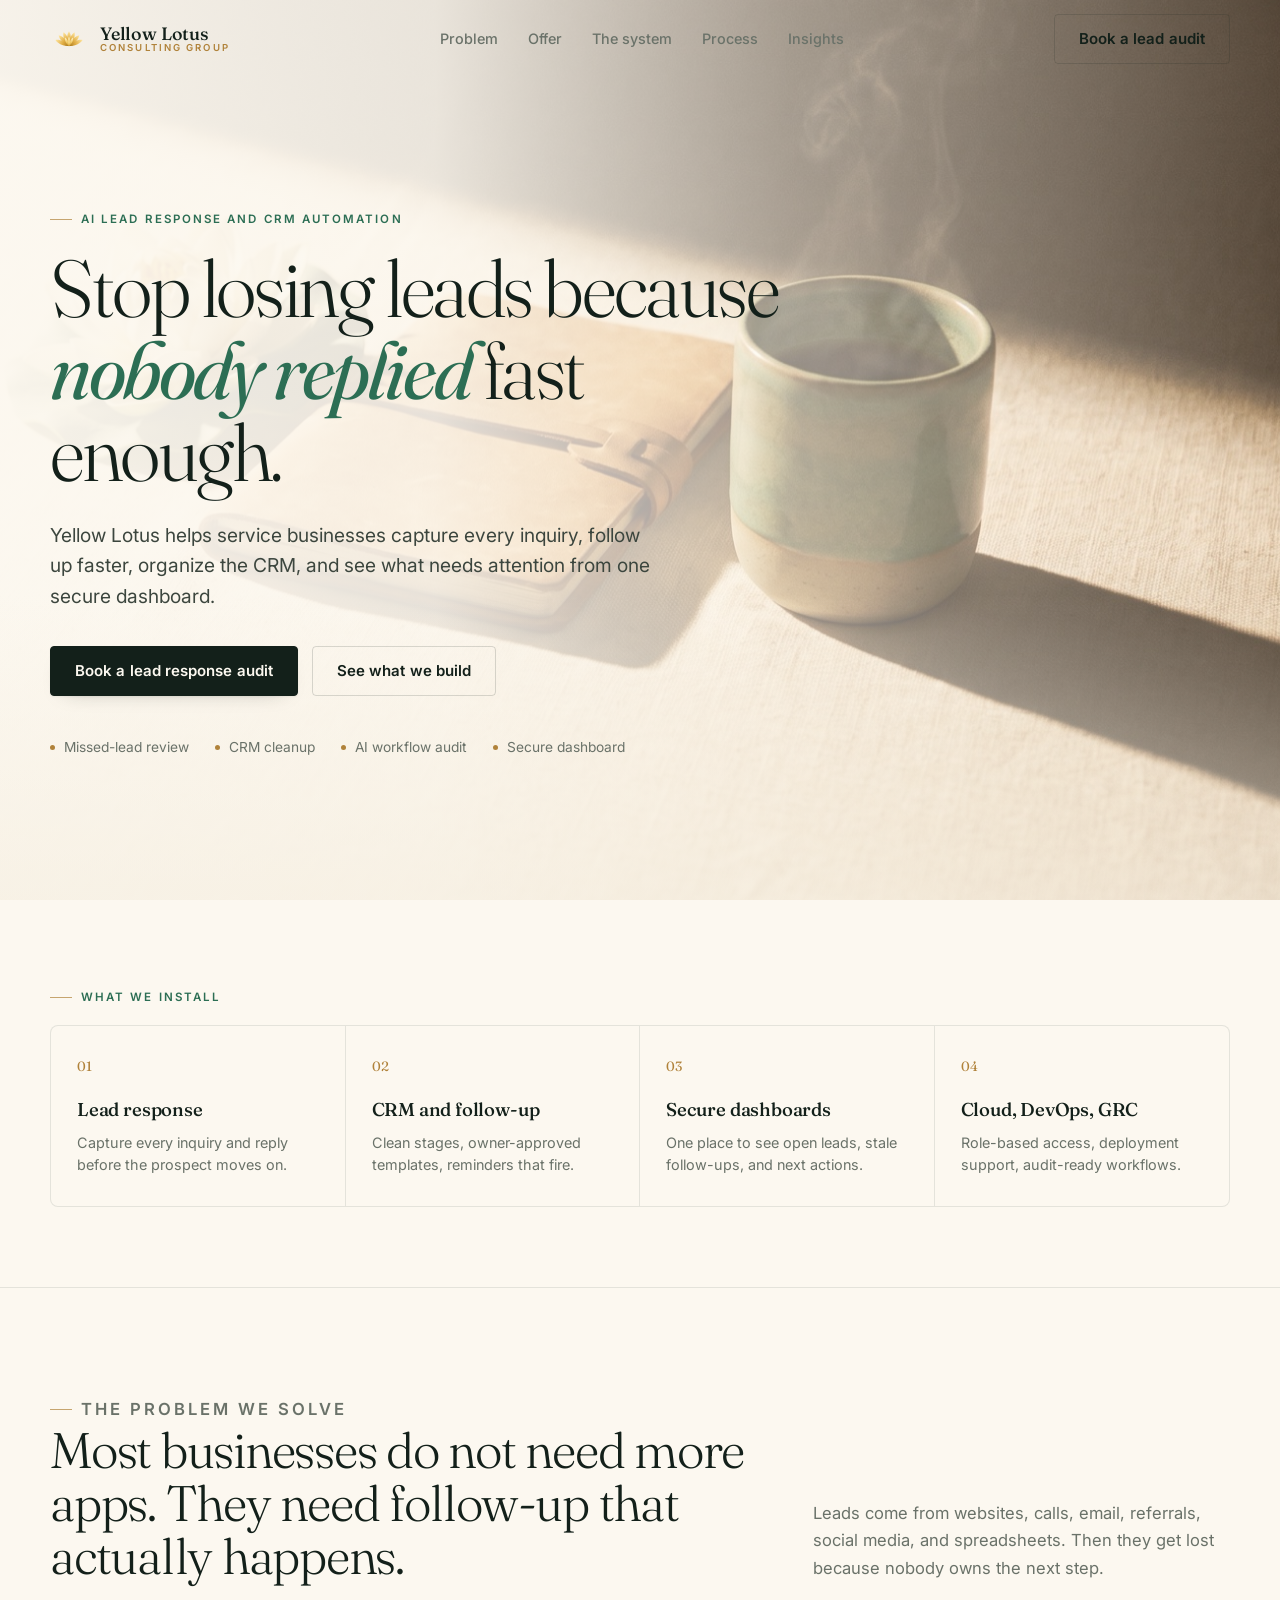
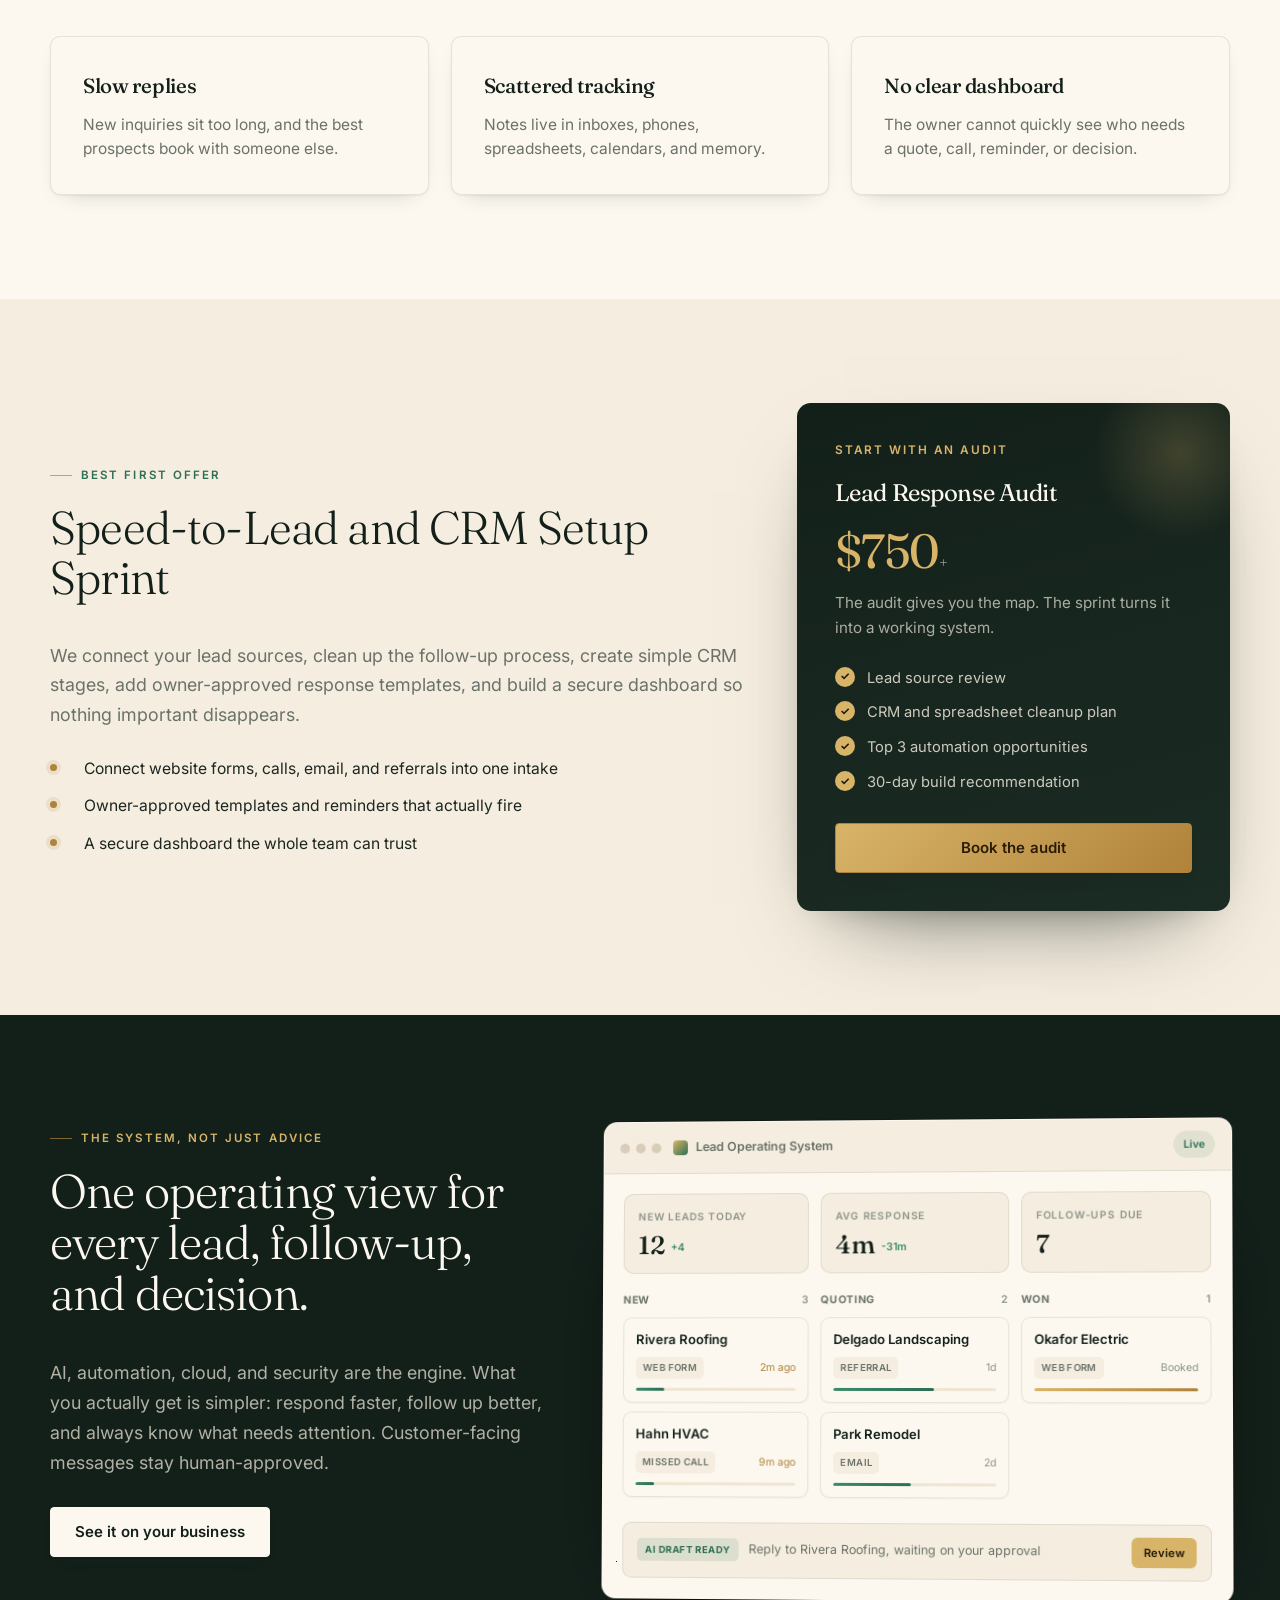
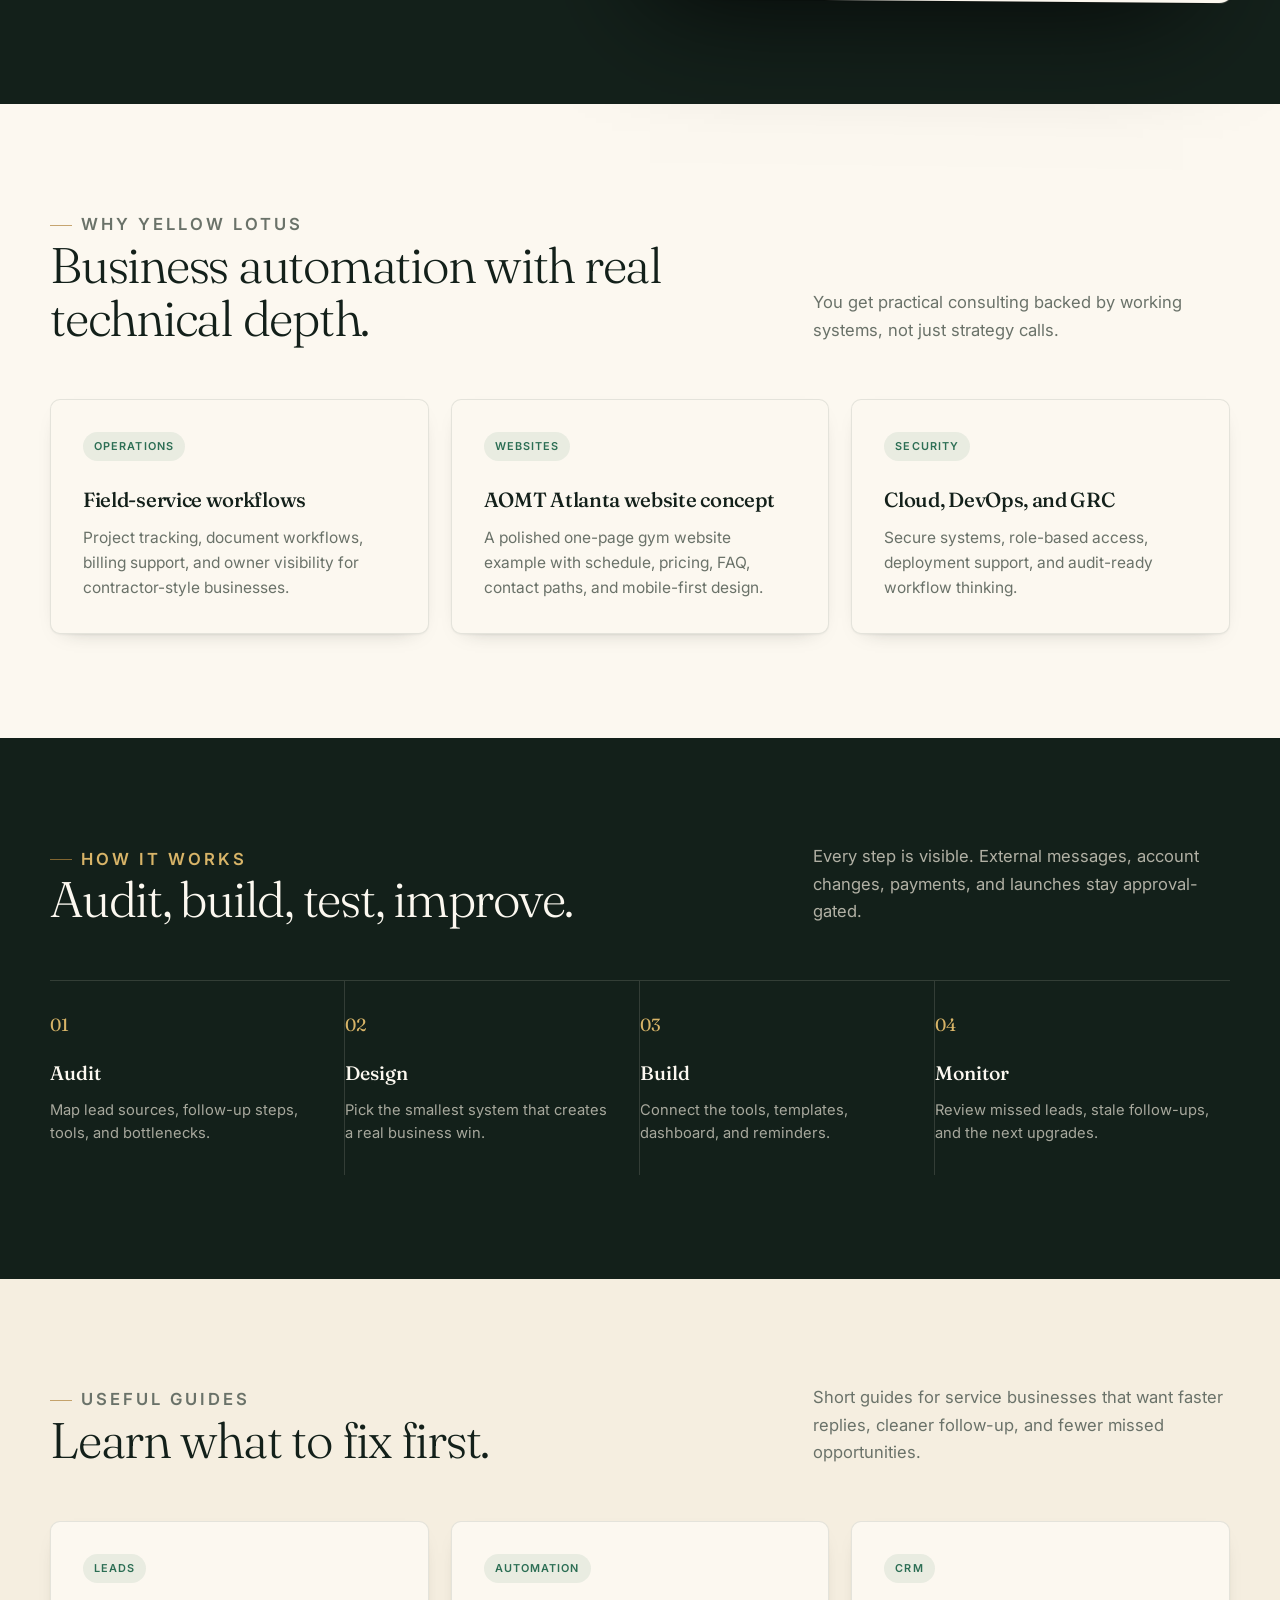
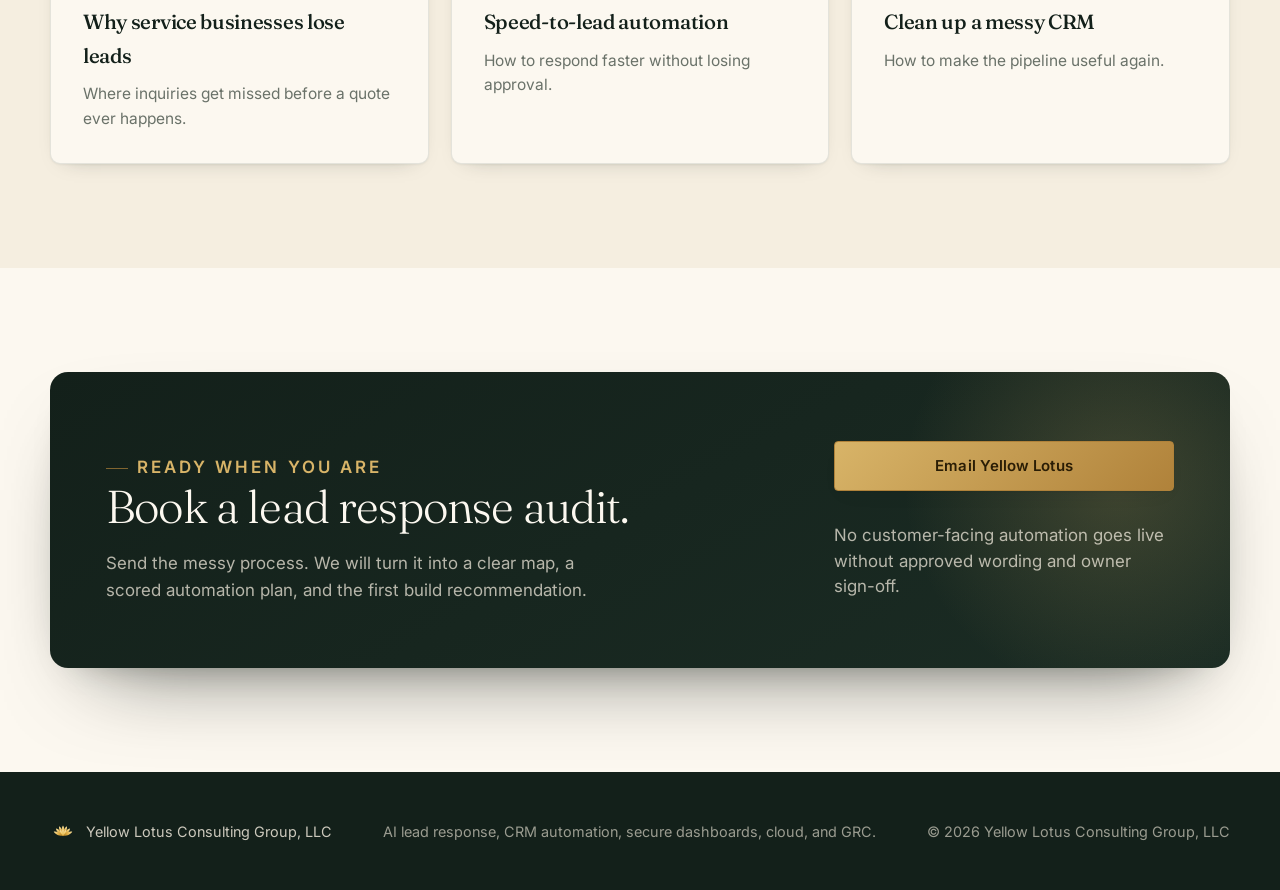
==== commit b12b8d6c: "Share AOMT Atlanta website concept" ====
--- a/index.html
+++ b/index.html
@@ -409,7 +409,7 @@
         </div>
         <div class="grid-3">
           <article class="card"><span class="tag">Operations</span><h3>Field-service workflows</h3><p>Project tracking, document workflows, billing support, and owner visibility for contractor-style businesses.</p></article>
-          <article class="card"><span class="tag">Profit</span><h3>Scheduling and margin tools</h3><p>Forecast how schedule decisions affect labor, service delivery, and gross margin.</p></article>
+          <article class="card"><span class="tag">Websites</span><h3><a href="/aomt-atlanta/">AOMT Atlanta website concept</a></h3><p>A polished one-page gym website example with schedule, pricing, FAQ, contact paths, and mobile-first design.</p></article>
           <article class="card"><span class="tag">Security</span><h3>Cloud, DevOps, and GRC</h3><p>Secure systems, role-based access, deployment support, and audit-ready workflow thinking.</p></article>
         </div>
       </div>
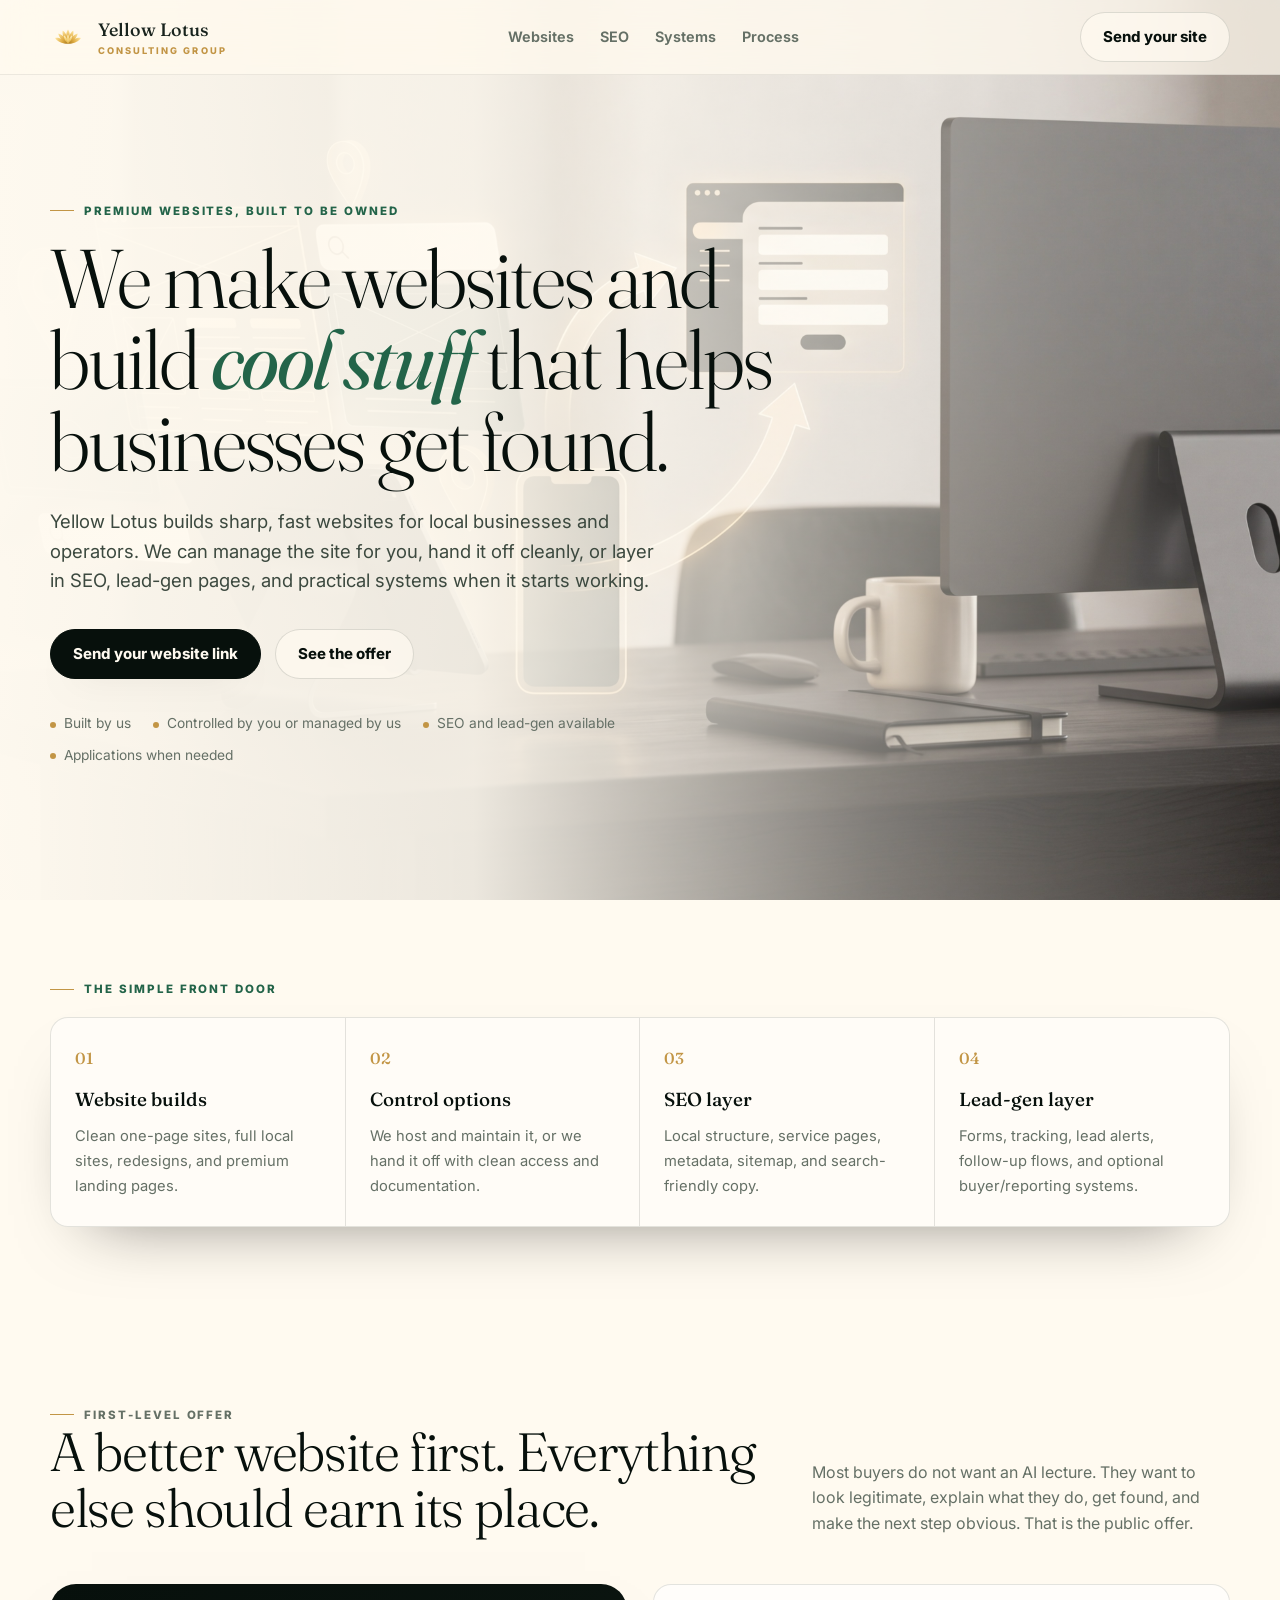
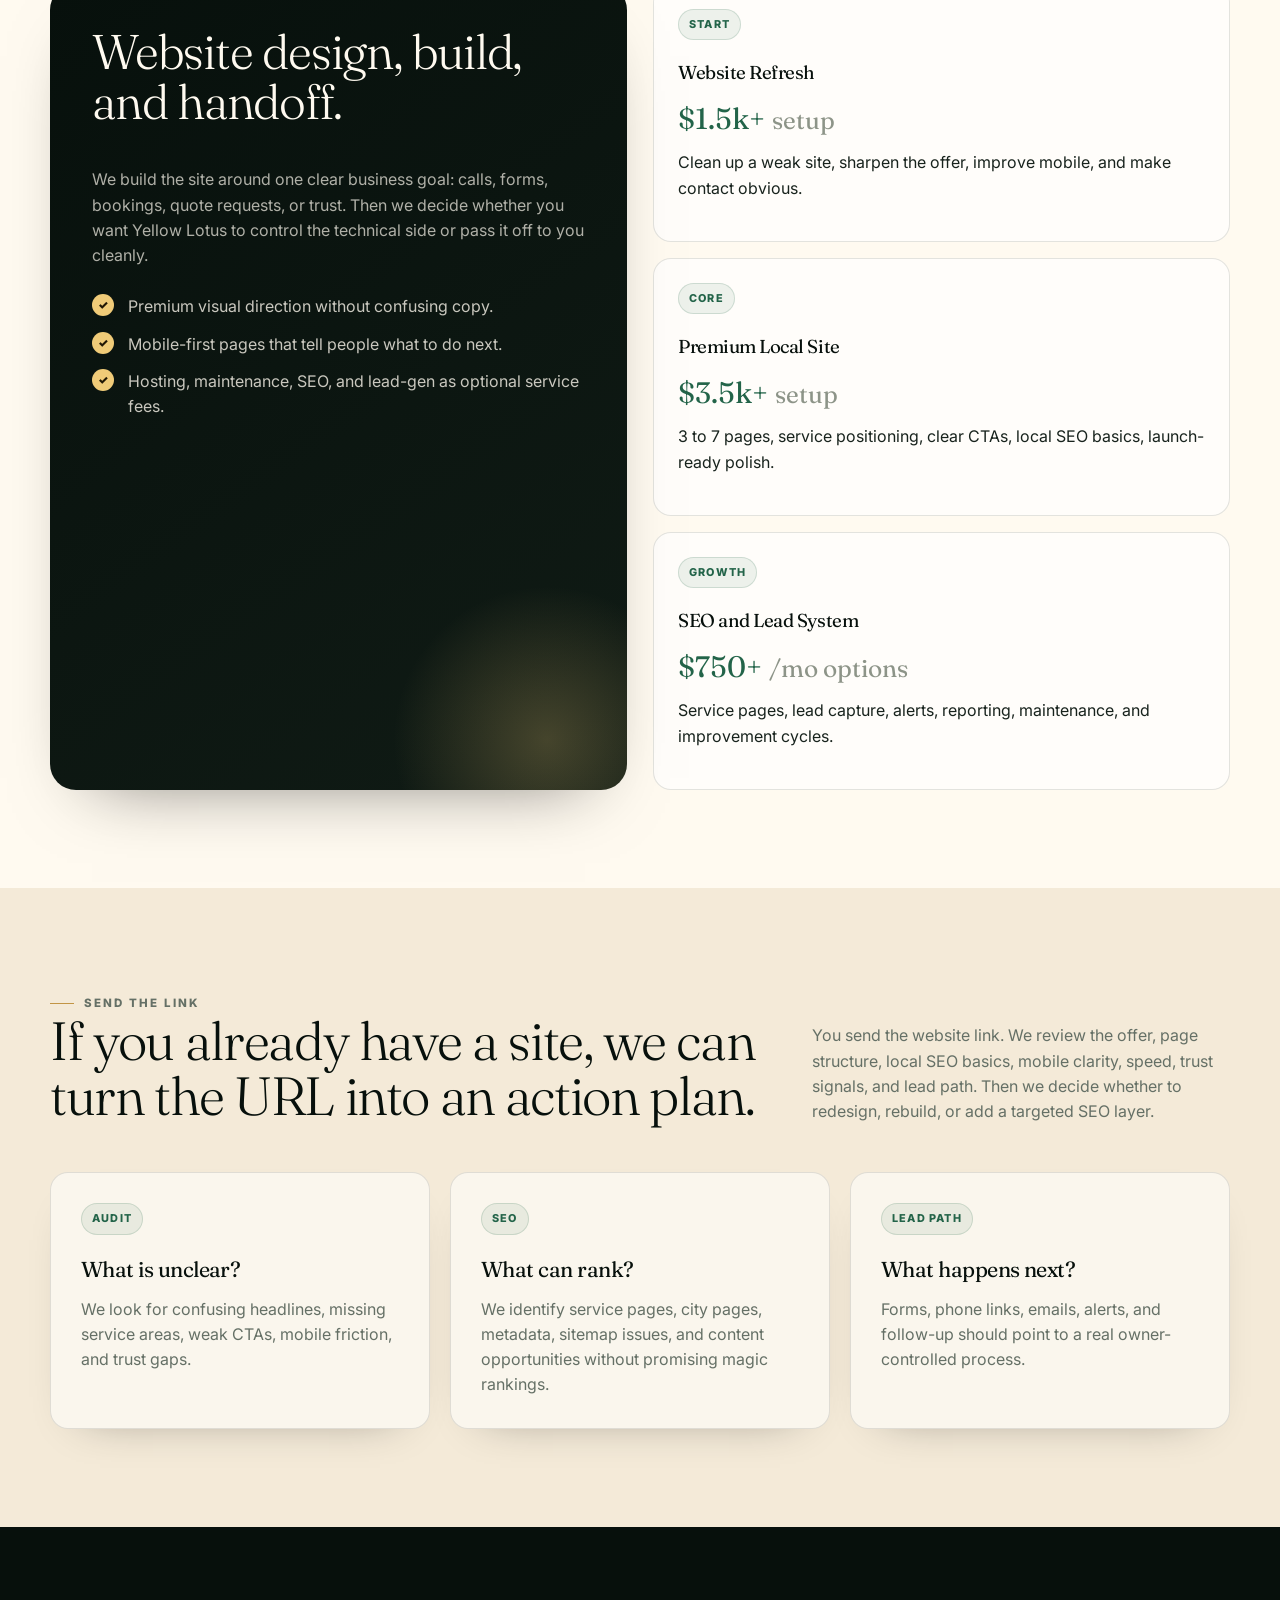
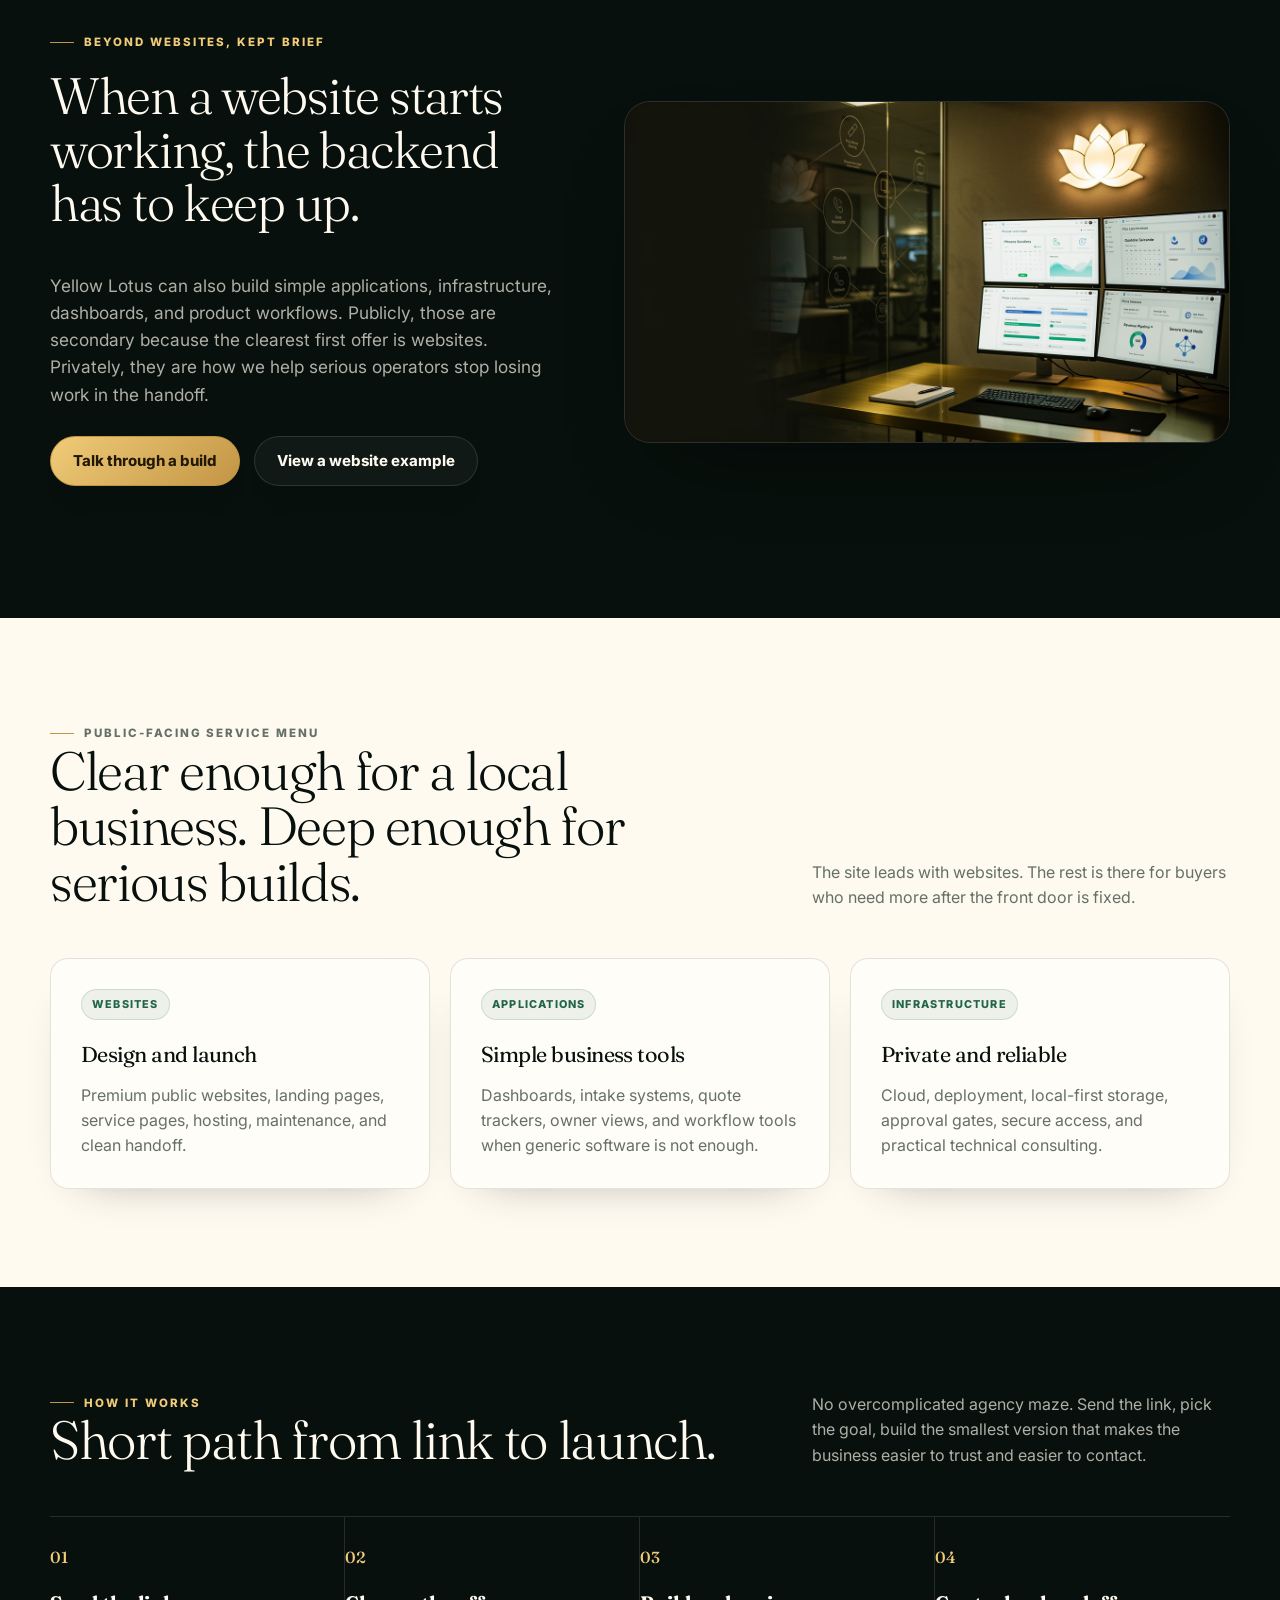
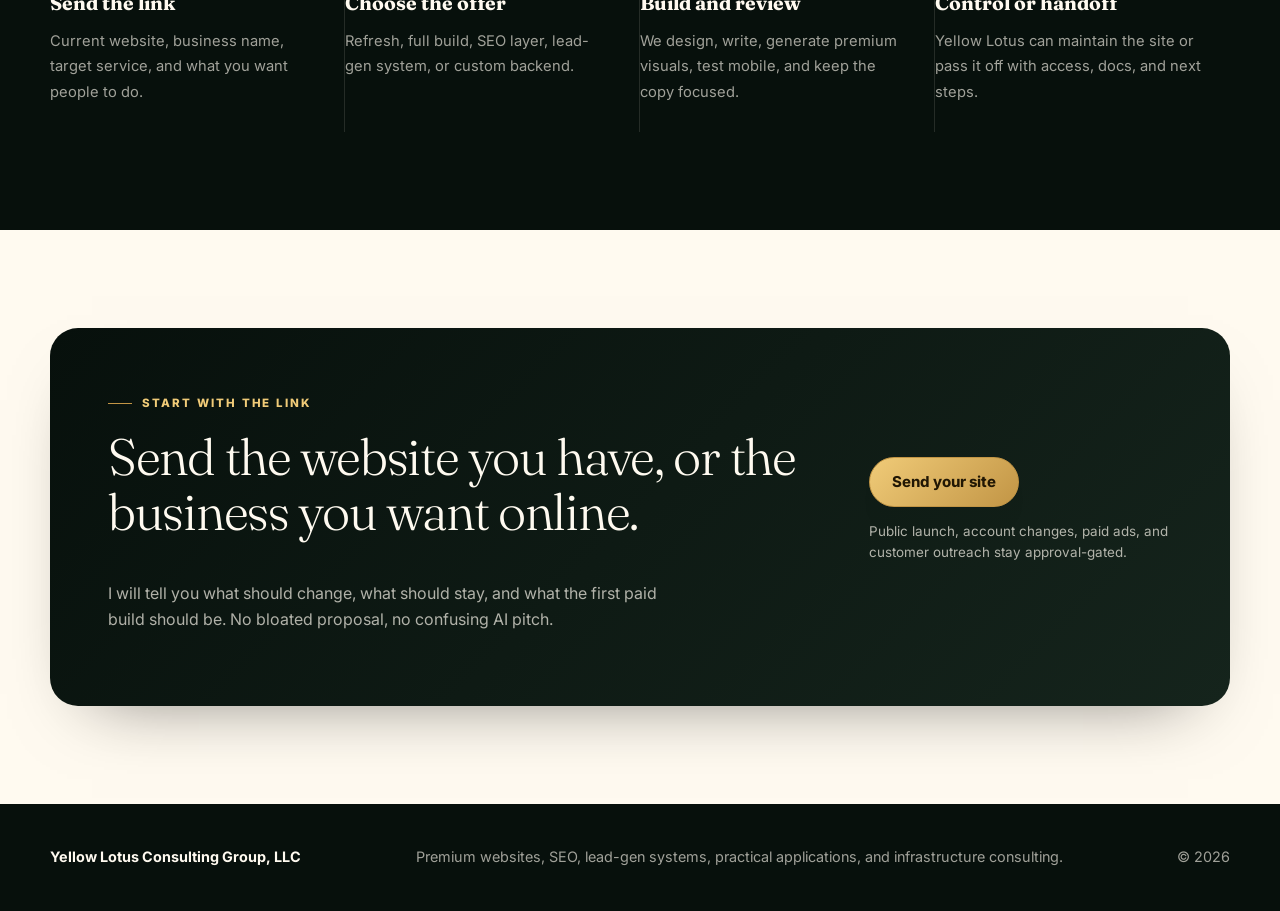
==== commit b0798472: "Refresh Yellow Lotus website-first homepage" ====
--- a/index.html
+++ b/index.html
@@ -3,14 +3,18 @@
 <head>
   <meta charset="utf-8" />
   <meta name="viewport" content="width=device-width, initial-scale=1" />
-  <title>Yellow Lotus Consulting Group | AI Lead Response and CRM Automation</title>
-  <meta name="description" content="Yellow Lotus helps small service businesses stop losing leads with AI-assisted lead response, CRM cleanup, follow-up automation, secure dashboards, and practical workflow systems." />
-  <meta property="og:title" content="Yellow Lotus Consulting Group" />
-  <meta property="og:description" content="Stop losing leads because nobody replied fast enough. Yellow Lotus builds AI-assisted lead response and CRM systems for small service businesses." />
+  <title>Yellow Lotus Consulting Group | Premium Websites, SEO, and Lead Systems</title>
+  <meta name="description" content="Yellow Lotus builds premium small-business websites, local SEO foundations, lead-generation pages, and practical owner-controlled systems for businesses that need more inquiries and cleaner follow-up." />
+  <meta property="og:title" content="Yellow Lotus Consulting Group | Premium Websites, SEO, and Lead Systems" />
+  <meta property="og:description" content="Websites built by Yellow Lotus, controlled by you, managed by us, or handed off cleanly. Add SEO, lead-gen, and practical business systems when it makes sense." />
   <meta property="og:type" content="website" />
-  <meta property="og:image" content="assets/generated/hero-editorial.jpg" />
-
+  <meta property="og:image" content="assets/generated/yellow-lotus-websites-hero.jpg" />
   <link rel="canonical" href="https://yellowlotuscg.com/" />
+  <link rel="icon" type="image/svg+xml" href="assets/favicon.svg" />
+  <link rel="preload" as="image" href="assets/generated/yellow-lotus-websites-hero.jpg" />
+  <link rel="preconnect" href="https://fonts.googleapis.com" />
+  <link rel="preconnect" href="https://fonts.gstatic.com" crossorigin />
+  <link href="https://fonts.googleapis.com/css2?family=Fraunces:opsz,wght@9..144,300;9..144,400;9..144,500;9..144,600&family=Inter:wght@400;500;600;700;800&display=swap" rel="stylesheet" />
   <script type="application/ld+json">
   {
     "@context": "https://schema.org",
@@ -18,471 +22,56 @@
     "name": "Yellow Lotus Consulting Group",
     "url": "https://yellowlotuscg.com/",
     "email": "yellowlotuscg@gmail.com",
-    "description": "Yellow Lotus helps service businesses stop losing leads with AI-assisted lead response, CRM cleanup, follow-up automation, secure dashboards, and practical workflow systems.",
     "areaServed": "United States",
-    "serviceType": [
-      "AI lead response automation",
-      "CRM automation",
-      "Speed-to-lead systems",
-      "Secure business dashboards",
-      "Cloud and GRC workflow consulting"
-    ],
-    "sameAs": [
-      "https://github.com/yellowlotuscg"
-    ],
+    "description": "Yellow Lotus builds premium websites, local SEO systems, lead-generation pages, and practical business systems for small businesses and operators.",
+    "serviceType": ["Website design", "Website redesign", "Local SEO", "Lead generation systems", "Business application design", "Infrastructure consulting", "Product and workflow development"],
+    "sameAs": ["https://github.com/yellowlotuscg"],
     "hasOfferCatalog": {
       "@type": "OfferCatalog",
-      "name": "Yellow Lotus Consulting Services",
+      "name": "Yellow Lotus website and growth services",
       "itemListElement": [
-        {
-          "@type": "Offer",
-          "name": "Lead Response Audit",
-          "priceSpecification": {
-            "@type": "PriceSpecification",
-            "priceCurrency": "USD",
-            "minPrice": 750
-          }
-        },
-        {
-          "@type": "Offer",
-          "name": "Speed-to-Lead + CRM Setup Sprint"
-        }
+        {"@type":"Offer","name":"Website Build or Redesign"},
+        {"@type":"Offer","name":"Website Care and Control Plan"},
+        {"@type":"Offer","name":"Local SEO and Lead Generation Layer"},
+        {"@type":"Offer","name":"Custom Application or Owner Dashboard"}
       ]
     }
   }
   </script>
-  <script type="application/ld+json">{"@context":"https://schema.org","@type":"FAQPage","mainEntity":[{"@type":"Question","name":"What does Yellow Lotus Consulting Group do?","acceptedAnswer":{"@type":"Answer","text":"Yellow Lotus helps service businesses capture leads, clean up CRM follow-up, add approved AI-assisted drafts, and see next actions from a secure dashboard."}},{"@type":"Question","name":"What is the best first step?","acceptedAnswer":{"@type":"Answer","text":"Start with a Lead Response Audit. It maps where leads enter, where follow-up breaks, and which automation should be built first."}},{"@type":"Question","name":"Can AI send messages automatically?","acceptedAnswer":{"@type":"Answer","text":"Yellow Lotus can draft and organize messages, but customer-facing messages stay human-approved unless a different workflow is explicitly approved."}}]}</script>
-  <link rel="icon" type="image/svg+xml" href="assets/favicon.svg" />
-  <link rel="preload" as="image" href="assets/generated/hero-editorial.jpg" />
-  <link rel="preconnect" href="https://fonts.googleapis.com" />
-  <link rel="preconnect" href="https://fonts.gstatic.com" crossorigin />
-  <link href="https://fonts.googleapis.com/css2?family=Fraunces:opsz,wght@9..144,300;9..144,400;9..144,500;9..144,600;9..144,700&family=Inter:wght@400;500;600;700&display=swap" rel="stylesheet" />
+  <script type="application/ld+json">{"@context":"https://schema.org","@type":"FAQPage","mainEntity":[{"@type":"Question","name":"What does Yellow Lotus build first?","acceptedAnswer":{"@type":"Answer","text":"The first-level offer is premium websites and redesigns for small businesses. Yellow Lotus can manage the site, keep control with the owner, or hand it off cleanly after launch."}},{"@type":"Question","name":"Can Yellow Lotus help with SEO and leads?","acceptedAnswer":{"@type":"Answer","text":"Yes. After the website foundation is clear, Yellow Lotus can add local SEO structure, service pages, lead forms, reporting, and lead-generation experiments."}},{"@type":"Question","name":"Can I send my current website link?","acceptedAnswer":{"@type":"Answer","text":"Yes. Send the current URL and Yellow Lotus can review the site, identify what should change, and propose a focused redesign or SEO plan."}}]}</script>
   <style>
     :root{
-      --ink:#13201A; --ink-2:#1B2C24; --paper:#FCF8F0; --cream:#F5EEE0; --sand:#EFE5D3;
-      --text:#1C2620; --muted:#6A7269; --soft:#8C9389;
-      --line:rgba(28,38,32,.10); --line-2:rgba(28,38,32,.16); --line-dark:rgba(245,238,224,.14);
-      --gold:#B0823A; --gold-2:#D8B468; --gold-soft:#E7D2A0; --jade:#2C6E54; --jade-2:#3C8A6B;
-      --sans:"Inter", system-ui, -apple-system, BlinkMacSystemFont, "Segoe UI", sans-serif;
-      --serif:"Fraunces", Georgia, "Times New Roman", serif;
-      --shadow-s:0 1px 2px rgba(28,38,32,.05), 0 8px 22px -16px rgba(28,38,32,.4);
-      --shadow-m:0 2px 6px rgba(28,38,32,.05), 0 28px 60px -38px rgba(28,38,32,.55);
-      --shadow-l:0 40px 90px -48px rgba(8,16,12,.7), 0 14px 36px -28px rgba(8,16,12,.4);
+      --ink:#07100c; --ink2:#101b15; --paper:#fffaf0; --cream:#f4ead8; --cream2:#eadcc2;
+      --text:#18231d; --muted:#657066; --soft:#8d9488; --line:rgba(24,35,29,.12);
+      --gold:#c29545; --gold2:#f0cb78; --jade:#236449; --jade2:#3e9570; --violet:#5e6ad2;
+      --darkLine:rgba(255,250,240,.12); --shadow:0 30px 70px -42px rgba(0,0,0,.55);
+      --sans:"Inter",system-ui,-apple-system,BlinkMacSystemFont,"Segoe UI",sans-serif;
+      --serif:"Fraunces",Georgia,serif;
     }
-    *{box-sizing:border-box}
-    html{scroll-behavior:smooth}
-    body{margin:0; color:var(--text); background:var(--paper); font-family:var(--sans); font-size:16px; line-height:1.62; -webkit-font-smoothing:antialiased; text-rendering:optimizeLegibility}
-    img{display:block; max-width:100%}
-    a{color:inherit; text-decoration:none}
-    p,h1,h2,h3{margin-top:0}
-    .wrap{width:min(1180px, calc(100% - 48px)); margin:0 auto}
-
-    /* Type */
-    .serif{font-family:var(--serif); font-optical-sizing:auto}
-    h1,h2,h3{font-family:var(--serif); font-optical-sizing:auto; font-weight:400; letter-spacing:-.018em; color:var(--ink)}
-    .eyebrow{margin:0 0 18px; display:inline-flex; align-items:center; gap:9px; color:var(--jade); font-family:var(--sans); font-size:.72rem; font-weight:600; letter-spacing:.18em; text-transform:uppercase}
-    .eyebrow::before{content:""; width:22px; height:1px; background:var(--gold); opacity:.7}
-    .lead{margin:0; color:var(--muted); font-size:1.12rem; line-height:1.66}
-
-    /* Buttons */
-    .button{display:inline-flex; align-items:center; justify-content:center; gap:9px; min-height:50px; padding:0 24px; border:1px solid var(--ink); border-radius:4px; background:var(--ink); color:var(--paper); font-family:var(--sans); font-weight:600; font-size:.94rem; letter-spacing:.005em; transition:transform .2s ease, box-shadow .2s ease, background .2s ease; box-shadow:var(--shadow-s)}
-    .button:hover{transform:translateY(-2px); background:var(--ink-2); box-shadow:var(--shadow-m)}
-    .button.ghost{background:transparent; color:var(--ink); border-color:var(--line-2); box-shadow:none}
-    .button.ghost:hover{background:rgba(28,38,32,.04); border-color:var(--ink)}
-    .button.gold{background:linear-gradient(135deg,var(--gold-2),var(--gold)); border-color:var(--gold); color:#2a1d05}
-    .button.gold:hover{background:linear-gradient(135deg,var(--gold-soft),var(--gold-2))}
-    .button.on-dark{background:var(--paper); color:var(--ink); border-color:var(--paper)}
-    .button.on-dark.ghost{background:transparent; color:var(--paper); border-color:var(--line-dark)}
-    .button.on-dark.ghost:hover{background:rgba(245,238,224,.06)}
-
-    /* Topbar */
-    .topbar{position:fixed; inset:0 0 auto; z-index:50; border-bottom:1px solid transparent; transition:background .3s ease, border-color .3s ease, backdrop-filter .3s ease}
-    .topbar.scrolled{background:rgba(252,248,240,.82); border-bottom-color:var(--line); backdrop-filter:blur(18px) saturate(140%)}
-    .nav{min-height:78px; display:flex; align-items:center; justify-content:space-between; gap:24px}
-    .brand{display:flex; align-items:center; gap:12px}
-    .brand-mark{width:38px; height:38px}
-    .brand-name{display:flex; flex-direction:column; line-height:1.05}
-    .brand-name strong{font-family:var(--serif); font-weight:500; font-size:1.12rem; letter-spacing:-.01em; color:var(--ink)}
-    .brand-name span{color:var(--gold); font-size:.6rem; font-weight:600; letter-spacing:.22em; text-transform:uppercase}
-    .nav-links{display:flex; align-items:center; gap:30px; color:var(--text); font-size:.9rem; font-weight:500}
-    .nav-links a{position:relative; color:var(--muted); transition:color .2s ease}
-    .nav-links a:hover{color:var(--ink)}
-    .nav-links a::after{content:""; position:absolute; left:0; bottom:-6px; width:0; height:1px; background:var(--gold); transition:width .25s ease}
-    .nav-links a:hover::after{width:100%}
-
-    /* Hero */
-    .hero{position:relative; min-height:100svh; display:flex; align-items:center; overflow:hidden; isolation:isolate; padding:150px 0 90px; background:var(--cream)}
-    .hero-art{position:absolute; inset:0; z-index:-2; background-image:url("assets/generated/hero-editorial.jpg"); background-size:cover; background-position:center right; transform:scale(1.02)}
-    .hero::before{content:""; position:absolute; inset:0; z-index:-1; background:linear-gradient(90deg, rgba(252,248,240,.97) 0%, rgba(252,248,240,.9) 34%, rgba(252,248,240,.55) 62%, rgba(252,248,240,.18) 100%)}
-    .hero::after{content:""; position:absolute; inset:auto 0 0; height:34%; z-index:-1; background:linear-gradient(180deg, transparent, rgba(245,238,224,.6))}
-    .hero-inner{max-width:760px}
-    .hero h1{margin:0 0 26px; font-weight:300; font-size:clamp(2.9rem, 6.3vw, 5.7rem); line-height:1.02; letter-spacing:-.03em; color:var(--ink)}
-    .hero h1 em{font-style:italic; font-weight:400; color:var(--jade)}
-    .hero-sub{max-width:610px; margin:0 0 34px; color:#3C463E; font-size:clamp(1.08rem,1.5vw,1.28rem); line-height:1.6}
-    .hero-actions{display:flex; flex-wrap:wrap; gap:14px; align-items:center; margin-bottom:40px}
-    .hero-meta{display:flex; flex-wrap:wrap; gap:10px 26px; align-items:center; color:var(--muted); font-size:.86rem}
-    .hero-meta .dot{width:5px; height:5px; border-radius:50%; background:var(--gold); display:inline-block; margin-right:9px; vertical-align:middle}
-
-    /* Sections */
-    .section{padding:104px 0; position:relative}
-    .section.tight{padding:80px 0}
-    .section.dark{background:var(--ink); color:var(--cream)}
-    .section.dark h1,.section.dark h2,.section.dark h3{color:var(--paper)}
-    .section.dark .lead,.section.dark .section-head p{color:rgba(245,238,224,.7)}
-    .section.sand{background:var(--cream)}
-    .divider-top{border-top:1px solid var(--line)}
-    .section-head{display:grid; grid-template-columns:minmax(0,1.05fr) minmax(280px,.62fr); gap:56px; align-items:end; margin-bottom:54px}
-    .section-head h2{margin:0; font-size:clamp(2rem,3.9vw,3.5rem); font-weight:300; line-height:1.06; letter-spacing:-.025em}
-    .section-head p{margin:0; color:var(--muted); font-size:1.04rem; line-height:1.66}
-
-    /* Service lanes (trust strip) */
-    .lanes{display:grid; grid-template-columns:repeat(4,1fr); gap:0; border:1px solid var(--line); border-radius:8px; overflow:hidden; background:var(--paper)}
-    .lane{padding:30px 26px; border-right:1px solid var(--line); transition:background .25s ease}
-    .lane:last-child{border-right:none}
-    .lane:hover{background:var(--cream)}
-    .lane .num{font-family:var(--serif); font-size:.84rem; color:var(--gold); margin-bottom:18px; display:block}
-    .lane strong{display:block; font-family:var(--serif); font-weight:500; font-size:1.16rem; letter-spacing:-.01em; color:var(--ink); margin-bottom:7px}
-    .lane span{display:block; color:var(--muted); font-size:.9rem; line-height:1.55}
-
-    /* Cards */
-    .grid-3{display:grid; grid-template-columns:repeat(3,1fr); gap:22px}
-    .card{padding:32px; border:1px solid var(--line); border-radius:10px; background:var(--paper); box-shadow:var(--shadow-s); transition:transform .25s ease, box-shadow .25s ease}
-    .card:hover{transform:translateY(-3px); box-shadow:var(--shadow-m)}
-    .card .tag{display:inline-flex; margin-bottom:22px; padding:6px 11px; border-radius:999px; color:var(--jade); background:rgba(44,110,84,.09); font-size:.68rem; font-weight:600; letter-spacing:.1em; text-transform:uppercase}
-    .card h3{margin:0 0 10px; font-weight:500; font-size:1.28rem; letter-spacing:-.015em}
-    .card h3 a:hover{color:var(--gold)}
-    .card p{margin:0; color:var(--muted); font-size:.97rem; line-height:1.6}
-    .dark .card{background:var(--ink-2); border-color:var(--line-dark); box-shadow:none}
-    .dark .card p{color:rgba(245,238,224,.66)}
-    .dark .card .tag{color:var(--gold-2); background:rgba(216,180,104,.1)}
-
-    /* Offer panel */
-    .offer{display:grid; grid-template-columns:minmax(0,1fr) minmax(330px,.62fr); gap:48px; align-items:center}
-    .offer .lead{margin-top:18px}
-    .offer ul.feat{list-style:none; margin:26px 0 0; padding:0; display:grid; gap:12px}
-    .offer ul.feat li{display:grid; grid-template-columns:22px 1fr; gap:12px; align-items:start; color:var(--text); font-size:.98rem}
-    .offer ul.feat li::before{content:""; margin-top:8px; width:7px; height:7px; border-radius:50%; background:var(--gold); box-shadow:0 0 0 4px rgba(176,130,58,.14)}
-    .price-box{padding:38px; border-radius:14px; color:var(--cream); background:linear-gradient(165deg,var(--ink),var(--ink-2)); box-shadow:var(--shadow-l); position:relative; overflow:hidden}
-    .price-box::after{content:""; position:absolute; right:-40px; top:-40px; width:180px; height:180px; border-radius:50%; background:radial-gradient(circle,rgba(216,180,104,.22),transparent 68%)}
-    .price-box .kicker{position:relative; color:var(--gold-2); font-size:.74rem; font-weight:600; letter-spacing:.16em; text-transform:uppercase; margin-bottom:14px}
-    .price-box h3{color:var(--paper); font-weight:400; font-size:1.5rem; margin:0 0 14px}
-    .price-box .price{font-family:var(--serif); font-weight:400; font-size:3rem; letter-spacing:-.03em; color:var(--gold-2); line-height:1}
-    .price-box .price small{font-size:1rem; color:rgba(245,238,224,.6)}
-    .price-box .note{position:relative; color:rgba(245,238,224,.68); margin:16px 0 26px; font-size:.95rem}
-    .price-box .checklist{position:relative; display:grid; gap:11px; margin:0 0 28px; padding:0; list-style:none}
-    .price-box .checklist li{display:grid; grid-template-columns:22px 1fr; gap:10px; align-items:start; color:rgba(245,238,224,.82); font-size:.92rem}
-    .price-box .checklist li::before{content:"✓"; display:grid; place-items:center; width:20px; height:20px; border-radius:50%; color:#22180a; background:var(--gold-2); font-size:.7rem; font-weight:700}
-
-    /* Dashboard mockup */
-    .system-grid{display:grid; grid-template-columns:minmax(0,.82fr) minmax(380px,1.05fr); gap:56px; align-items:center}
-    .app{border-radius:14px; overflow:hidden; background:var(--paper); border:1px solid rgba(245,238,224,.16); box-shadow:0 50px 110px -50px rgba(0,0,0,.85), 0 0 0 1px rgba(0,0,0,.2); transform:perspective(1600px) rotateY(-3deg) rotateX(1.2deg); transition:transform .5s ease}
-    .app:hover{transform:perspective(1600px) rotateY(0) rotateX(0)}
-    .app-bar{display:flex; align-items:center; gap:12px; padding:12px 16px; background:var(--cream); border-bottom:1px solid var(--line)}
-    .app-dots{display:flex; gap:6px}
-    .app-dots i{width:10px; height:10px; border-radius:50%; background:#D8CDB8; display:block}
-    .app-title{display:flex; align-items:center; gap:8px; font-size:.78rem; font-weight:600; color:var(--muted)}
-    .app-title b{width:15px; height:15px; border-radius:4px; background:linear-gradient(135deg,var(--gold-2),var(--jade)); display:inline-block}
-    .app-pill{margin-left:auto; font-size:.66rem; font-weight:600; color:var(--jade); background:rgba(44,110,84,.1); padding:5px 10px; border-radius:999px}
-    .app-body{padding:20px; background:var(--paper)}
-    .kpis{display:grid; grid-template-columns:repeat(3,1fr); gap:12px; margin-bottom:18px}
-    .kpi{padding:14px; border:1px solid var(--line); border-radius:10px; background:var(--cream)}
-    .kpi .k-label{font-size:.64rem; font-weight:600; letter-spacing:.08em; text-transform:uppercase; color:var(--soft)}
-    .kpi .k-val{font-family:var(--serif); font-size:1.6rem; font-weight:500; color:var(--ink); line-height:1.1; margin-top:6px}
-    .kpi .k-val .up{font-family:var(--sans); font-size:.66rem; font-weight:600; color:var(--jade-2); vertical-align:middle; margin-left:6px}
-    .board{display:grid; grid-template-columns:repeat(3,1fr); gap:12px}
-    .col-h{display:flex; align-items:center; justify-content:space-between; font-size:.66rem; font-weight:700; letter-spacing:.06em; text-transform:uppercase; color:var(--muted); margin-bottom:9px}
-    .col-h span{color:var(--soft); font-weight:600}
-    .chip{padding:11px 12px; border:1px solid var(--line); border-radius:9px; background:var(--paper); margin-bottom:9px; box-shadow:0 1px 2px rgba(28,38,32,.04)}
-    .chip .name{font-size:.82rem; font-weight:600; color:var(--ink)}
-    .chip .meta{display:flex; align-items:center; gap:8px; margin-top:7px}
-    .chip .src{font-size:.6rem; font-weight:600; letter-spacing:.04em; text-transform:uppercase; color:var(--muted); background:var(--cream); padding:3px 7px; border-radius:5px}
-    .chip .time{font-size:.66rem; color:var(--soft); margin-left:auto}
-    .chip .time.hot{color:var(--gold)}
-    .chip .bar{margin-top:9px; height:3px; border-radius:3px; background:var(--sand); overflow:hidden}
-    .chip .bar i{display:block; height:100%; border-radius:3px; background:linear-gradient(90deg,var(--jade-2),var(--jade))}
-    .col.won .chip .bar i{background:linear-gradient(90deg,var(--gold-2),var(--gold))}
-    .app-foot{display:flex; align-items:center; gap:10px; margin-top:16px; padding:12px 14px; border:1px solid var(--line); border-radius:9px; background:var(--cream); font-size:.78rem; color:var(--muted)}
-    .app-foot .ai{font-size:.6rem; font-weight:700; letter-spacing:.06em; text-transform:uppercase; color:var(--jade); background:rgba(44,110,84,.12); padding:4px 8px; border-radius:5px}
-    .app-foot .approve{margin-left:auto; font-size:.7rem; font-weight:600; color:#22180a; background:var(--gold-2); padding:6px 12px; border-radius:6px}
-
-    /* Process steps */
-    .steps{display:grid; grid-template-columns:repeat(4,1fr); gap:0; border-top:1px solid var(--line-dark)}
-    .step{padding:30px 26px 30px 0; border-right:1px solid var(--line-dark); counter-increment:step}
-    .step:last-child{border-right:none; padding-right:0}
-    .step .s-num{font-family:var(--serif); font-size:1.1rem; color:var(--gold-2); margin-bottom:20px; display:block}
-    .step strong{display:block; font-family:var(--serif); font-weight:500; font-size:1.22rem; color:var(--paper); margin-bottom:9px}
-    .step span{display:block; color:rgba(245,238,224,.66); font-size:.92rem; line-height:1.55}
-
-    /* CTA */
-    .cta{position:relative; overflow:hidden; border-radius:18px; padding:64px 56px; color:var(--cream); background:linear-gradient(150deg,var(--ink) 0%,var(--ink-2) 100%); box-shadow:var(--shadow-l)}
-    .cta::after{content:""; position:absolute; inset:-40% -10% auto auto; width:460px; height:460px; border-radius:50%; background:radial-gradient(circle,rgba(216,180,104,.2),transparent 66%)}
-    .cta-content{position:relative; z-index:1; display:grid; grid-template-columns:minmax(0,1fr) minmax(280px,.5fr); gap:48px; align-items:center}
-    .cta h2{color:var(--paper); font-weight:300; font-size:clamp(2rem,3.6vw,3.2rem); margin:0; line-height:1.08}
-    .cta p{margin:18px 0 0; color:rgba(245,238,224,.72); font-size:1.06rem; max-width:46ch}
-    .cta-actions{display:flex; flex-direction:column; gap:14px}
-    .fine{margin-top:18px; color:rgba(245,238,224,.5); font-size:.84rem; line-height:1.5}
-
-    footer{padding:46px 0; color:rgba(245,238,224,.6); background:var(--ink); font-size:.9rem}
-    .footer-row{display:flex; justify-content:space-between; gap:24px; flex-wrap:wrap; align-items:center}
-    .footer-row .f-brand{display:flex; align-items:center; gap:10px; color:rgba(245,238,224,.82)}
-    .footer-row .f-brand img{width:26px; height:26px}
-
-    @media (max-width:1000px){
-      .section-head,.offer,.system-grid,.cta-content{grid-template-columns:1fr; gap:34px}
-      .nav-links{display:none}
-      .lanes{grid-template-columns:repeat(2,1fr)}
-      .lane:nth-child(2){border-right:none}
-      .lane:nth-child(1),.lane:nth-child(2){border-bottom:1px solid var(--line)}
-      .grid-3{grid-template-columns:1fr}
-      .steps{grid-template-columns:repeat(2,1fr)}
-      .step{padding-right:24px}
-      .step:nth-child(2){border-right:none}
-      .app{transform:none}
-    }
-    @media (max-width:560px){
-      .wrap{width:min(100% - 32px,1180px)}
-      .topbar{position:sticky}
-      .hero{padding:108px 0 64px; min-height:auto}
-      .lanes{grid-template-columns:1fr}
-      .lane{border-right:none; border-bottom:1px solid var(--line)}
-      .lane:last-child{border-bottom:none}
-      .steps{grid-template-columns:1fr}
-      .step{border-right:none; border-bottom:1px solid var(--line-dark); padding:24px 0}
-      .step:last-child{border-bottom:none}
-      .board{grid-template-columns:1fr}
-      .kpis{grid-template-columns:1fr}
-      .section{padding:72px 0}
-      .cta{padding:40px 26px}
-    }
-    @media (prefers-reduced-motion:reduce){*{transition:none !important}}
+    *{box-sizing:border-box} html{scroll-behavior:smooth} body{margin:0;background:var(--paper);color:var(--text);font-family:var(--sans);line-height:1.58;-webkit-font-smoothing:antialiased} a{color:inherit;text-decoration:none} img{display:block;max-width:100%} p,h1,h2,h3{margin-top:0}.wrap{width:min(1180px,calc(100% - 44px));margin:auto}.eyebrow{display:inline-flex;align-items:center;gap:10px;margin:0 0 18px;color:var(--jade);font-size:.72rem;font-weight:800;letter-spacing:.17em;text-transform:uppercase}.eyebrow:before{content:"";width:24px;height:1px;background:var(--gold)}h1,h2,h3{font-family:var(--serif);font-weight:400;letter-spacing:-.025em;color:var(--ink)}.lead{font-size:1.08rem;color:var(--muted);max-width:66ch}.button{min-height:50px;display:inline-flex;align-items:center;justify-content:center;gap:9px;padding:0 22px;border-radius:999px;border:1px solid var(--ink);background:var(--ink);color:var(--paper);font-weight:750;font-size:.94rem;box-shadow:0 18px 34px -24px rgba(0,0,0,.55);transition:.2s ease}.button:hover{transform:translateY(-2px);background:#17251d}.button.ghost{background:rgba(255,250,240,.72);color:var(--ink);border-color:rgba(24,35,29,.14);box-shadow:none}.button.gold{background:linear-gradient(135deg,var(--gold2),var(--gold));color:#211704;border-color:var(--gold)}.button.darkGhost{background:rgba(255,255,255,.04);color:var(--paper);border-color:var(--darkLine)}
+    .topbar{position:fixed;z-index:40;inset:0 0 auto;background:rgba(255,250,240,.76);backdrop-filter:blur(18px) saturate(150%);border-bottom:1px solid rgba(24,35,29,.08)}.nav{min-height:74px;display:flex;align-items:center;justify-content:space-between;gap:22px}.brand{display:flex;align-items:center;gap:12px}.brand img{width:36px;height:36px}.brand strong{font-family:var(--serif);font-size:1.12rem;font-weight:500}.brand span span{display:block;color:var(--gold);font-size:.58rem;letter-spacing:.22em;text-transform:uppercase;font-weight:800}.navlinks{display:flex;gap:26px;font-size:.9rem;font-weight:650;color:var(--muted)}.navlinks a:hover{color:var(--ink)}
+    .hero{position:relative;min-height:100svh;display:flex;align-items:center;padding:144px 0 84px;overflow:hidden;background:var(--cream);isolation:isolate}.heroArt{position:absolute;inset:0;z-index:-2;background-image:url("assets/generated/yellow-lotus-websites-hero.jpg"),url("assets/hero-higgsfield-21x9.jpg");background-size:cover;background-position:center right;transform:scale(1.015)}.hero:before{content:"";position:absolute;inset:0;z-index:-1;background:linear-gradient(90deg,rgba(255,250,240,.99) 0%,rgba(255,250,240,.92) 37%,rgba(255,250,240,.48) 68%,rgba(255,250,240,.12) 100%)}.heroBox{max-width:760px}.hero h1{margin:0 0 25px;font-size:clamp(3.1rem,6.5vw,6.15rem);line-height:.98;font-weight:300}.hero h1 em{font-style:italic;color:var(--jade);font-weight:400}.hero p.heroSub{font-size:clamp(1.08rem,1.45vw,1.25rem);color:#3c493f;max-width:620px;margin-bottom:34px}.actions{display:flex;flex-wrap:wrap;gap:14px;align-items:center;margin:0 0 34px}.proofLine{display:flex;flex-wrap:wrap;gap:10px 22px;color:var(--muted);font-size:.86rem}.proofLine i{display:inline-block;width:6px;height:6px;border-radius:50%;background:var(--gold);margin-right:8px;vertical-align:middle}
+    .section{padding:98px 0}.section.tight{padding:72px 0}.dark{background:var(--ink);color:var(--cream)}.dark h2,.dark h3{color:var(--paper)}.sand{background:var(--cream)}.head{display:grid;grid-template-columns:minmax(0,1.05fr) minmax(280px,.62fr);gap:54px;align-items:end;margin-bottom:48px}.head h2{font-size:clamp(2.1rem,4.2vw,3.65rem);line-height:1.04;font-weight:300;margin:0}.head p{margin:0;color:var(--muted)}.dark .head p,.dark .lead{color:rgba(255,250,240,.68)}
+    .lanes{display:grid;grid-template-columns:repeat(4,1fr);border:1px solid var(--line);border-radius:18px;overflow:hidden;background:rgba(255,255,255,.48);box-shadow:var(--shadow)}.lane{padding:28px 24px;border-right:1px solid var(--line)}.lane:last-child{border-right:0}.lane b{display:block;color:var(--gold);font-family:var(--serif);font-weight:500;margin-bottom:14px}.lane strong{display:block;font-family:var(--serif);font-size:1.18rem;font-weight:500;color:var(--ink);margin-bottom:8px}.lane span{font-size:.92rem;color:var(--muted)}
+    .grid3{display:grid;grid-template-columns:repeat(3,1fr);gap:20px}.card{padding:30px;border:1px solid var(--line);border-radius:18px;background:rgba(255,255,255,.55);box-shadow:0 18px 45px -34px rgba(0,0,0,.45)}.card h3{font-size:1.35rem;margin-bottom:10px}.card p{color:var(--muted);margin:0}.tag{display:inline-flex;margin-bottom:18px;padding:6px 10px;border:1px solid rgba(35,100,73,.16);border-radius:999px;background:rgba(35,100,73,.08);color:var(--jade);font-size:.68rem;font-weight:800;letter-spacing:.11em;text-transform:uppercase}.dark .card{background:rgba(255,255,255,.04);border-color:var(--darkLine);box-shadow:none}.dark .card p{color:rgba(255,250,240,.65)}.dark .tag{color:var(--gold2);background:rgba(240,203,120,.09);border-color:rgba(240,203,120,.2)}
+    .offerGrid{display:grid;grid-template-columns:1fr 1fr;gap:26px}.featurePanel{position:relative;overflow:hidden;border-radius:26px;background:linear-gradient(145deg,var(--ink),var(--ink2));color:var(--cream);padding:42px;min-height:420px;box-shadow:var(--shadow)}.featurePanel:after{content:"";position:absolute;inset:auto -80px -110px auto;width:320px;height:320px;border-radius:50%;background:radial-gradient(circle,rgba(240,203,120,.24),transparent 68%)}.featurePanel h2{font-size:clamp(2rem,3.8vw,3.5rem);line-height:1.04;color:var(--paper);font-weight:300}.featurePanel p{color:rgba(255,250,240,.68)}.miniList{display:grid;gap:12px;margin-top:26px}.miniList div{display:grid;grid-template-columns:24px 1fr;gap:12px;color:rgba(255,250,240,.78)}.miniList div:before{content:"✓";width:22px;height:22px;border-radius:50%;display:grid;place-items:center;background:var(--gold2);color:#211704;font-size:.72rem;font-weight:900}.tiers{display:grid;gap:16px}.tier{padding:24px;border-radius:18px;border:1px solid var(--line);background:rgba(255,255,255,.64)}.tier h3{margin-bottom:8px}.tier .price{font-family:var(--serif);font-size:1.85rem;color:var(--jade);margin-bottom:8px}.tier small{color:var(--soft)}
+    .split{display:grid;grid-template-columns:minmax(0,.85fr) minmax(390px,1fr);gap:58px;align-items:center}.visual{border-radius:26px;overflow:hidden;border:1px solid var(--darkLine);box-shadow:0 40px 95px -52px rgba(0,0,0,.8);background:#111}.visual img{width:100%;height:100%;object-fit:cover}.process{display:grid;grid-template-columns:repeat(4,1fr);border-top:1px solid var(--darkLine)}.step{padding:28px 24px 28px 0;border-right:1px solid var(--darkLine)}.step:last-child{border-right:0}.step b{display:block;color:var(--gold2);font-family:var(--serif);font-weight:500;margin-bottom:18px}.step strong{display:block;font-family:var(--serif);font-size:1.22rem;color:var(--paper);margin-bottom:9px}.step span{color:rgba(255,250,240,.62);font-size:.92rem}.cta{border-radius:28px;overflow:hidden;background:linear-gradient(135deg,var(--ink),#15241c);color:var(--cream);padding:58px;box-shadow:var(--shadow)}.ctaInner{display:grid;grid-template-columns:1fr minmax(240px,.42fr);gap:38px;align-items:center}.cta h2{color:var(--paper);font-size:clamp(2rem,4vw,3.3rem);line-height:1.06;font-weight:300}.cta p{color:rgba(255,250,240,.68);max-width:58ch}.fine{font-size:.84rem;color:rgba(255,250,240,.5);margin-top:14px}footer{padding:42px 0;background:var(--ink);color:rgba(255,250,240,.62);font-size:.9rem}.foot{display:flex;justify-content:space-between;gap:24px;flex-wrap:wrap}.foot strong{color:var(--paper)}
+    @media(max-width:980px){.navlinks{display:none}.head,.offerGrid,.split,.ctaInner{grid-template-columns:1fr}.lanes{grid-template-columns:repeat(2,1fr)}.lane:nth-child(2){border-right:0}.lane:nth-child(1),.lane:nth-child(2){border-bottom:1px solid var(--line)}.grid3{grid-template-columns:1fr}.process{grid-template-columns:repeat(2,1fr)}.hero:before{background:linear-gradient(90deg,rgba(255,250,240,.99),rgba(255,250,240,.82))}}
+    @media(max-width:560px){.wrap{width:min(100% - 30px,1180px)}.topbar{position:sticky}.hero{min-height:auto;padding:78px 0 60px}.hero h1{font-size:3rem}.lanes,.process{grid-template-columns:1fr}.lane,.step{border-right:0;border-bottom:1px solid var(--line)}.dark .step{border-bottom-color:var(--darkLine)}.section{padding:68px 0}.featurePanel,.cta{padding:32px}.button{width:100%}.proofLine{display:grid}}
   </style>
 </head>
 <body>
-  <header class="topbar" id="topbar">
-    <div class="wrap nav" aria-label="Main navigation">
-      <a class="brand" href="#top" aria-label="Yellow Lotus Consulting Group home">
-        <img class="brand-mark" src="assets/lotus-cinematic-mark.svg" alt="" />
-        <span class="brand-name"><strong>Yellow Lotus</strong><span>Consulting Group</span></span>
-      </a>
-      <nav class="nav-links" aria-label="Primary links">
-        <a href="#problem">Problem</a>
-        <a href="#offer">Offer</a>
-        <a href="#system">The system</a>
-        <a href="#process">Process</a>
-        <a href="#insights">Insights</a>
-      </nav>
-      <a class="button ghost" href="mailto:yellowlotuscg@gmail.com?subject=Lead%20Response%20Audit">Book a lead audit</a>
-    </div>
-  </header>
-
+  <header class="topbar"><div class="wrap nav"><a class="brand" href="#top"><img src="assets/lotus-cinematic-mark.svg" alt="" /><span><strong>Yellow Lotus</strong><span>Consulting Group</span></span></a><nav class="navlinks"><a href="#websites">Websites</a><a href="#seo">SEO</a><a href="#systems">Systems</a><a href="#process">Process</a></nav><a class="button ghost" href="mailto:yellowlotuscg@gmail.com?subject=Website%20redesign%20or%20SEO%20review">Send your site</a></div></header>
   <main id="top">
-    <section class="hero" aria-labelledby="hero-title">
-      <div class="hero-art" aria-hidden="true"></div>
-      <div class="wrap">
-        <div class="hero-inner">
-          <p class="eyebrow">AI lead response and CRM automation</p>
-          <h1 id="hero-title">Stop losing leads because <em>nobody replied</em> fast enough.</h1>
-          <p class="hero-sub">Yellow Lotus helps service businesses capture every inquiry, follow up faster, organize the CRM, and see what needs attention from one secure dashboard.</p>
-          <div class="hero-actions">
-            <a class="button" href="mailto:yellowlotuscg@gmail.com?subject=Lead%20Response%20Audit&body=I%20want%20to%20book%20a%20lead%20response%20audit.%0A%0ABusiness%20type:%0ACurrent%20lead%20sources:%0ACurrent%20CRM%20or%20spreadsheet:%0ABiggest%20follow-up%20problem:">Book a lead response audit</a>
-            <a class="button ghost" href="#offer">See what we build</a>
-          </div>
-          <div class="hero-meta" aria-label="Core capabilities">
-            <span><span class="dot"></span>Missed-lead review</span>
-            <span><span class="dot"></span>CRM cleanup</span>
-            <span><span class="dot"></span>AI workflow audit</span>
-            <span><span class="dot"></span>Secure dashboard</span>
-          </div>
-        </div>
-      </div>
-    </section>
-
-    <section class="section tight">
-      <div class="wrap">
-        <p class="eyebrow">What we install</p>
-        <div class="lanes">
-          <div class="lane"><span class="num">01</span><strong>Lead response</strong><span>Capture every inquiry and reply before the prospect moves on.</span></div>
-          <div class="lane"><span class="num">02</span><strong>CRM and follow-up</strong><span>Clean stages, owner-approved templates, reminders that fire.</span></div>
-          <div class="lane"><span class="num">03</span><strong>Secure dashboards</strong><span>One place to see open leads, stale follow-ups, and next actions.</span></div>
-          <div class="lane"><span class="num">04</span><strong>Cloud, DevOps, GRC</strong><span>Role-based access, deployment support, audit-ready workflows.</span></div>
-        </div>
-      </div>
-    </section>
-
-    <section class="section divider-top" id="problem">
-      <div class="wrap">
-        <div class="section-head">
-          <div>
-            <p class="eyebrow">The problem we solve</p>
-            <h2>Most businesses do not need more apps. They need follow-up that actually happens.</h2>
-          </div>
-          <p>Leads come from websites, calls, email, referrals, social media, and spreadsheets. Then they get lost because nobody owns the next step.</p>
-        </div>
-        <div class="grid-3">
-          <article class="card"><h3>Slow replies</h3><p>New inquiries sit too long, and the best prospects book with someone else.</p></article>
-          <article class="card"><h3>Scattered tracking</h3><p>Notes live in inboxes, phones, spreadsheets, calendars, and memory.</p></article>
-          <article class="card"><h3>No clear dashboard</h3><p>The owner cannot quickly see who needs a quote, call, reminder, or decision.</p></article>
-        </div>
-      </div>
-    </section>
-
-    <section class="section sand" id="offer">
-      <div class="wrap offer">
-        <div>
-          <p class="eyebrow">Best first offer</p>
-          <h2 style="font-size:clamp(2rem,3.6vw,3.2rem); font-weight:300; line-height:1.08;">Speed-to-Lead and CRM Setup Sprint</h2>
-          <p class="lead">We connect your lead sources, clean up the follow-up process, create simple CRM stages, add owner-approved response templates, and build a secure dashboard so nothing important disappears.</p>
-          <ul class="feat">
-            <li>Connect website forms, calls, email, and referrals into one intake</li>
-            <li>Owner-approved templates and reminders that actually fire</li>
-            <li>A secure dashboard the whole team can trust</li>
-          </ul>
-        </div>
-        <aside class="price-box">
-          <p class="kicker">Start with an audit</p>
-          <h3>Lead Response Audit</h3>
-          <div class="price">$750<small>+</small></div>
-          <p class="note">The audit gives you the map. The sprint turns it into a working system.</p>
-          <ul class="checklist">
-            <li>Lead source review</li>
-            <li>CRM and spreadsheet cleanup plan</li>
-            <li>Top 3 automation opportunities</li>
-            <li>30-day build recommendation</li>
-          </ul>
-          <a class="button gold" style="width:100%" href="mailto:yellowlotuscg@gmail.com?subject=Lead%20Response%20Audit">Book the audit</a>
-        </aside>
-      </div>
-    </section>
-
-    <section class="section dark" id="system">
-      <div class="wrap system-grid">
-        <div>
-          <p class="eyebrow" style="color:var(--gold-2)">The system, not just advice</p>
-          <h2 style="font-size:clamp(2rem,3.7vw,3.3rem); font-weight:300; line-height:1.08;">One operating view for every lead, follow-up, and decision.</h2>
-          <p class="lead">AI, automation, cloud, and security are the engine. What you actually get is simpler: respond faster, follow up better, and always know what needs attention. Customer-facing messages stay human-approved.</p>
-          <div class="hero-actions" style="margin-top:30px">
-            <a class="button on-dark" href="mailto:yellowlotuscg@gmail.com?subject=Lead%20Response%20Audit">See it on your business</a>
-          </div>
-        </div>
-        <div class="app" role="img" aria-label="Lead operating dashboard showing pipeline stages, response metrics, and an approval-gated AI draft">
-          <div class="app-bar">
-            <div class="app-dots"><i></i><i></i><i></i></div>
-            <div class="app-title"><b></b> Lead Operating System</div>
-            <div class="app-pill">Live</div>
-          </div>
-          <div class="app-body">
-            <div class="kpis">
-              <div class="kpi"><div class="k-label">New leads today</div><div class="k-val">12<span class="up">+4</span></div></div>
-              <div class="kpi"><div class="k-label">Avg response</div><div class="k-val">4m<span class="up">-31m</span></div></div>
-              <div class="kpi"><div class="k-label">Follow-ups due</div><div class="k-val">7</div></div>
-            </div>
-            <div class="board">
-              <div class="col new">
-                <div class="col-h">New <span>3</span></div>
-                <div class="chip"><div class="name">Rivera Roofing</div><div class="meta"><span class="src">Web form</span><span class="time hot">2m ago</span></div><div class="bar"><i style="width:18%"></i></div></div>
-                <div class="chip"><div class="name">Hahn HVAC</div><div class="meta"><span class="src">Missed call</span><span class="time hot">9m ago</span></div><div class="bar"><i style="width:12%"></i></div></div>
-              </div>
-              <div class="col quoting">
-                <div class="col-h">Quoting <span>2</span></div>
-                <div class="chip"><div class="name">Delgado Landscaping</div><div class="meta"><span class="src">Referral</span><span class="time">1d</span></div><div class="bar"><i style="width:62%"></i></div></div>
-                <div class="chip"><div class="name">Park Remodel</div><div class="meta"><span class="src">Email</span><span class="time">2d</span></div><div class="bar"><i style="width:48%"></i></div></div>
-              </div>
-              <div class="col won">
-                <div class="col-h">Won <span>1</span></div>
-                <div class="chip"><div class="name">Okafor Electric</div><div class="meta"><span class="src">Web form</span><span class="time">Booked</span></div><div class="bar"><i style="width:100%"></i></div></div>
-              </div>
-            </div>
-            <div class="app-foot"><span class="ai">AI draft ready</span> Reply to Rivera Roofing, waiting on your approval <span class="approve">Review</span></div>
-          </div>
-        </div>
-      </div>
-    </section>
-
-    <section class="section" id="proof">
-      <div class="wrap">
-        <div class="section-head">
-          <div>
-            <p class="eyebrow">Why Yellow Lotus</p>
-            <h2>Business automation with real technical depth.</h2>
-          </div>
-          <p>You get practical consulting backed by working systems, not just strategy calls.</p>
-        </div>
-        <div class="grid-3">
-          <article class="card"><span class="tag">Operations</span><h3>Field-service workflows</h3><p>Project tracking, document workflows, billing support, and owner visibility for contractor-style businesses.</p></article>
-          <article class="card"><span class="tag">Websites</span><h3><a href="/aomt-atlanta/">AOMT Atlanta website concept</a></h3><p>A polished one-page gym website example with schedule, pricing, FAQ, contact paths, and mobile-first design.</p></article>
-          <article class="card"><span class="tag">Security</span><h3>Cloud, DevOps, and GRC</h3><p>Secure systems, role-based access, deployment support, and audit-ready workflow thinking.</p></article>
-        </div>
-      </div>
-    </section>
-
-    <section class="section dark" id="process">
-      <div class="wrap">
-        <div class="section-head">
-          <div>
-            <p class="eyebrow" style="color:var(--gold-2)">How it works</p>
-            <h2>Audit, build, test, improve.</h2>
-          </div>
-          <p>Every step is visible. External messages, account changes, payments, and launches stay approval-gated.</p>
-        </div>
-        <div class="steps">
-          <div class="step"><span class="s-num">01</span><strong>Audit</strong><span>Map lead sources, follow-up steps, tools, and bottlenecks.</span></div>
-          <div class="step"><span class="s-num">02</span><strong>Design</strong><span>Pick the smallest system that creates a real business win.</span></div>
-          <div class="step"><span class="s-num">03</span><strong>Build</strong><span>Connect the tools, templates, dashboard, and reminders.</span></div>
-          <div class="step"><span class="s-num">04</span><strong>Monitor</strong><span>Review missed leads, stale follow-ups, and the next upgrades.</span></div>
-        </div>
-      </div>
-    </section>
-
-    <section class="section sand" id="insights">
-      <div class="wrap">
-        <div class="section-head">
-          <div>
-            <p class="eyebrow">Useful guides</p>
-            <h2>Learn what to fix first.</h2>
-          </div>
-          <p>Short guides for service businesses that want faster replies, cleaner follow-up, and fewer missed opportunities.</p>
-        </div>
-        <div class="grid-3">
-          <article class="card"><span class="tag">Leads</span><h3><a href="/insights/why-service-businesses-lose-leads/">Why service businesses lose leads</a></h3><p>Where inquiries get missed before a quote ever happens.</p></article>
-          <article class="card"><span class="tag">Automation</span><h3><a href="/insights/speed-to-lead-automation/">Speed-to-lead automation</a></h3><p>How to respond faster without losing approval.</p></article>
-          <article class="card"><span class="tag">CRM</span><h3><a href="/insights/clean-up-messy-crm/">Clean up a messy CRM</a></h3><p>How to make the pipeline useful again.</p></article>
-        </div>
-      </div>
-    </section>
-
-    <section class="section" id="contact">
-      <div class="wrap">
-        <div class="cta">
-          <div class="cta-content">
-            <div>
-              <p class="eyebrow" style="color:var(--gold-2)">Ready when you are</p>
-              <h2>Book a lead response audit.</h2>
-              <p>Send the messy process. We will turn it into a clear map, a scored automation plan, and the first build recommendation.</p>
-            </div>
-            <div class="cta-actions">
-              <a class="button gold" href="mailto:yellowlotuscg@gmail.com?subject=Lead%20Response%20Audit&body=I%20want%20to%20book%20a%20lead%20response%20audit.%0A%0ABusiness%20type:%0ACurrent%20lead%20sources:%0ACurrent%20CRM%20or%20spreadsheet:%0ABiggest%20follow-up%20problem:">Email Yellow Lotus</a>
-              <p class="fine">No customer-facing automation goes live without approved wording and owner sign-off.</p>
-            </div>
-          </div>
-        </div>
-      </div>
-    </section>
+    <section class="hero"><div class="heroArt" aria-hidden="true"></div><div class="wrap"><div class="heroBox"><p class="eyebrow">Premium websites, built to be owned</p><h1>We make websites and build <em>cool stuff</em> that helps businesses get found.</h1><p class="heroSub">Yellow Lotus builds sharp, fast websites for local businesses and operators. We can manage the site for you, hand it off cleanly, or layer in SEO, lead-gen pages, and practical systems when it starts working.</p><div class="actions"><a class="button" href="mailto:yellowlotuscg@gmail.com?subject=Website%20build%20or%20redesign&body=Send%20your%20current%20website%20link%20here:%0A%0AWhat%20do%20you%20want%20the%20site%20to%20sell%20or%20book:%0A%0AWho%20is%20the%20customer:%0A">Send your website link</a><a class="button ghost" href="#websites">See the offer</a></div><div class="proofLine"><span><i></i>Built by us</span><span><i></i>Controlled by you or managed by us</span><span><i></i>SEO and lead-gen available</span><span><i></i>Applications when needed</span></div></div></div></section>
+    <section class="section tight"><div class="wrap"><p class="eyebrow">The simple front door</p><div class="lanes"><div class="lane"><b>01</b><strong>Website builds</strong><span>Clean one-page sites, full local sites, redesigns, and premium landing pages.</span></div><div class="lane"><b>02</b><strong>Control options</strong><span>We host and maintain it, or we hand it off with clean access and documentation.</span></div><div class="lane"><b>03</b><strong>SEO layer</strong><span>Local structure, service pages, metadata, sitemap, and search-friendly copy.</span></div><div class="lane"><b>04</b><strong>Lead-gen layer</strong><span>Forms, tracking, lead alerts, follow-up flows, and optional buyer/reporting systems.</span></div></div></div></section>
+    <section class="section" id="websites"><div class="wrap"><div class="head"><div><p class="eyebrow">First-level offer</p><h2>A better website first. Everything else should earn its place.</h2></div><p>Most buyers do not want an AI lecture. They want to look legitimate, explain what they do, get found, and make the next step obvious. That is the public offer.</p></div><div class="offerGrid"><div class="featurePanel"><h2>Website design, build, and handoff.</h2><p>We build the site around one clear business goal: calls, forms, bookings, quote requests, or trust. Then we decide whether you want Yellow Lotus to control the technical side or pass it off to you cleanly.</p><div class="miniList"><div>Premium visual direction without confusing copy.</div><div>Mobile-first pages that tell people what to do next.</div><div>Hosting, maintenance, SEO, and lead-gen as optional service fees.</div></div></div><div class="tiers"><div class="tier"><span class="tag">Start</span><h3>Website Refresh</h3><div class="price">$1.5k+ <small>setup</small></div><p>Clean up a weak site, sharpen the offer, improve mobile, and make contact obvious.</p></div><div class="tier"><span class="tag">Core</span><h3>Premium Local Site</h3><div class="price">$3.5k+ <small>setup</small></div><p>3 to 7 pages, service positioning, clear CTAs, local SEO basics, launch-ready polish.</p></div><div class="tier"><span class="tag">Growth</span><h3>SEO and Lead System</h3><div class="price">$750+ <small>/mo options</small></div><p>Service pages, lead capture, alerts, reporting, maintenance, and improvement cycles.</p></div></div></div></div></section>
+    <section class="section sand" id="seo"><div class="wrap"><div class="head"><div><p class="eyebrow">Send the link</p><h2>If you already have a site, we can turn the URL into an action plan.</h2></div><p>You send the website link. We review the offer, page structure, local SEO basics, mobile clarity, speed, trust signals, and lead path. Then we decide whether to redesign, rebuild, or add a targeted SEO layer.</p></div><div class="grid3"><article class="card"><span class="tag">Audit</span><h3>What is unclear?</h3><p>We look for confusing headlines, missing service areas, weak CTAs, mobile friction, and trust gaps.</p></article><article class="card"><span class="tag">SEO</span><h3>What can rank?</h3><p>We identify service pages, city pages, metadata, sitemap issues, and content opportunities without promising magic rankings.</p></article><article class="card"><span class="tag">Lead path</span><h3>What happens next?</h3><p>Forms, phone links, emails, alerts, and follow-up should point to a real owner-controlled process.</p></article></div></div></section>
+    <section class="section dark" id="systems"><div class="wrap split"><div><p class="eyebrow" style="color:var(--gold2)">Beyond websites, kept brief</p><h2 style="font-size:clamp(2.1rem,4vw,3.5rem);line-height:1.04;font-weight:300">When a website starts working, the backend has to keep up.</h2><p class="lead">Yellow Lotus can also build simple applications, infrastructure, dashboards, and product workflows. Publicly, those are secondary because the clearest first offer is websites. Privately, they are how we help serious operators stop losing work in the handoff.</p><div class="actions" style="margin-top:28px"><a class="button gold" href="mailto:yellowlotuscg@gmail.com?subject=Website%20plus%20backend%20system">Talk through a build</a><a class="button darkGhost" href="/aomt-atlanta/">View a website example</a></div></div><div class="visual"><img src="assets/generated/higgsfield-ops-command-hero.png" alt="Premium abstract business operating system visual" /></div></div></section>
+    <section class="section"><div class="wrap"><div class="head"><div><p class="eyebrow">Public-facing service menu</p><h2>Clear enough for a local business. Deep enough for serious builds.</h2></div><p>The site leads with websites. The rest is there for buyers who need more after the front door is fixed.</p></div><div class="grid3"><article class="card"><span class="tag">Websites</span><h3>Design and launch</h3><p>Premium public websites, landing pages, service pages, hosting, maintenance, and clean handoff.</p></article><article class="card"><span class="tag">Applications</span><h3>Simple business tools</h3><p>Dashboards, intake systems, quote trackers, owner views, and workflow tools when generic software is not enough.</p></article><article class="card"><span class="tag">Infrastructure</span><h3>Private and reliable</h3><p>Cloud, deployment, local-first storage, approval gates, secure access, and practical technical consulting.</p></article></div></div></section>
+    <section class="section dark" id="process"><div class="wrap"><div class="head"><div><p class="eyebrow" style="color:var(--gold2)">How it works</p><h2>Short path from link to launch.</h2></div><p>No overcomplicated agency maze. Send the link, pick the goal, build the smallest version that makes the business easier to trust and easier to contact.</p></div><div class="process"><div class="step"><b>01</b><strong>Send the link</strong><span>Current website, business name, target service, and what you want people to do.</span></div><div class="step"><b>02</b><strong>Choose the offer</strong><span>Refresh, full build, SEO layer, lead-gen system, or custom backend.</span></div><div class="step"><b>03</b><strong>Build and review</strong><span>We design, write, generate premium visuals, test mobile, and keep the copy focused.</span></div><div class="step"><b>04</b><strong>Control or handoff</strong><span>Yellow Lotus can maintain the site or pass it off with access, docs, and next steps.</span></div></div></div></section>
+    <section class="section"><div class="wrap"><div class="cta"><div class="ctaInner"><div><p class="eyebrow" style="color:var(--gold2)">Start with the link</p><h2>Send the website you have, or the business you want online.</h2><p>I will tell you what should change, what should stay, and what the first paid build should be. No bloated proposal, no confusing AI pitch.</p></div><div><a class="button gold" href="mailto:yellowlotuscg@gmail.com?subject=Website%20review&body=Website%20or%20business%20link:%0A%0ABusiness%20type:%0A%0AMain%20offer:%0A%0AWhat%20should%20the%20site%20get%20people%20to%20do:%0A">Send your site</a><p class="fine">Public launch, account changes, paid ads, and customer outreach stay approval-gated.</p></div></div></div></div></section>
   </main>
-
-  <footer>
-    <div class="wrap footer-row">
-      <span class="f-brand"><img src="assets/lotus-cinematic-mark.svg" alt="" />Yellow Lotus Consulting Group, LLC</span>
-      <span>AI lead response, CRM automation, secure dashboards, cloud, and GRC.</span>
-      <span>© 2026 Yellow Lotus Consulting Group, LLC</span>
-    </div>
-  </footer>
-
-  <script>
-    (function(){
-      var bar=document.getElementById('topbar');
-      var onScroll=function(){ if(window.scrollY>24){bar.classList.add('scrolled');}else{bar.classList.remove('scrolled');} };
-      onScroll(); window.addEventListener('scroll',onScroll,{passive:true});
-    })();
-  </script>
+  <footer><div class="wrap foot"><strong>Yellow Lotus Consulting Group, LLC</strong><span>Premium websites, SEO, lead-gen systems, practical applications, and infrastructure consulting.</span><span>© 2026</span></div></footer>
 </body>
 </html>
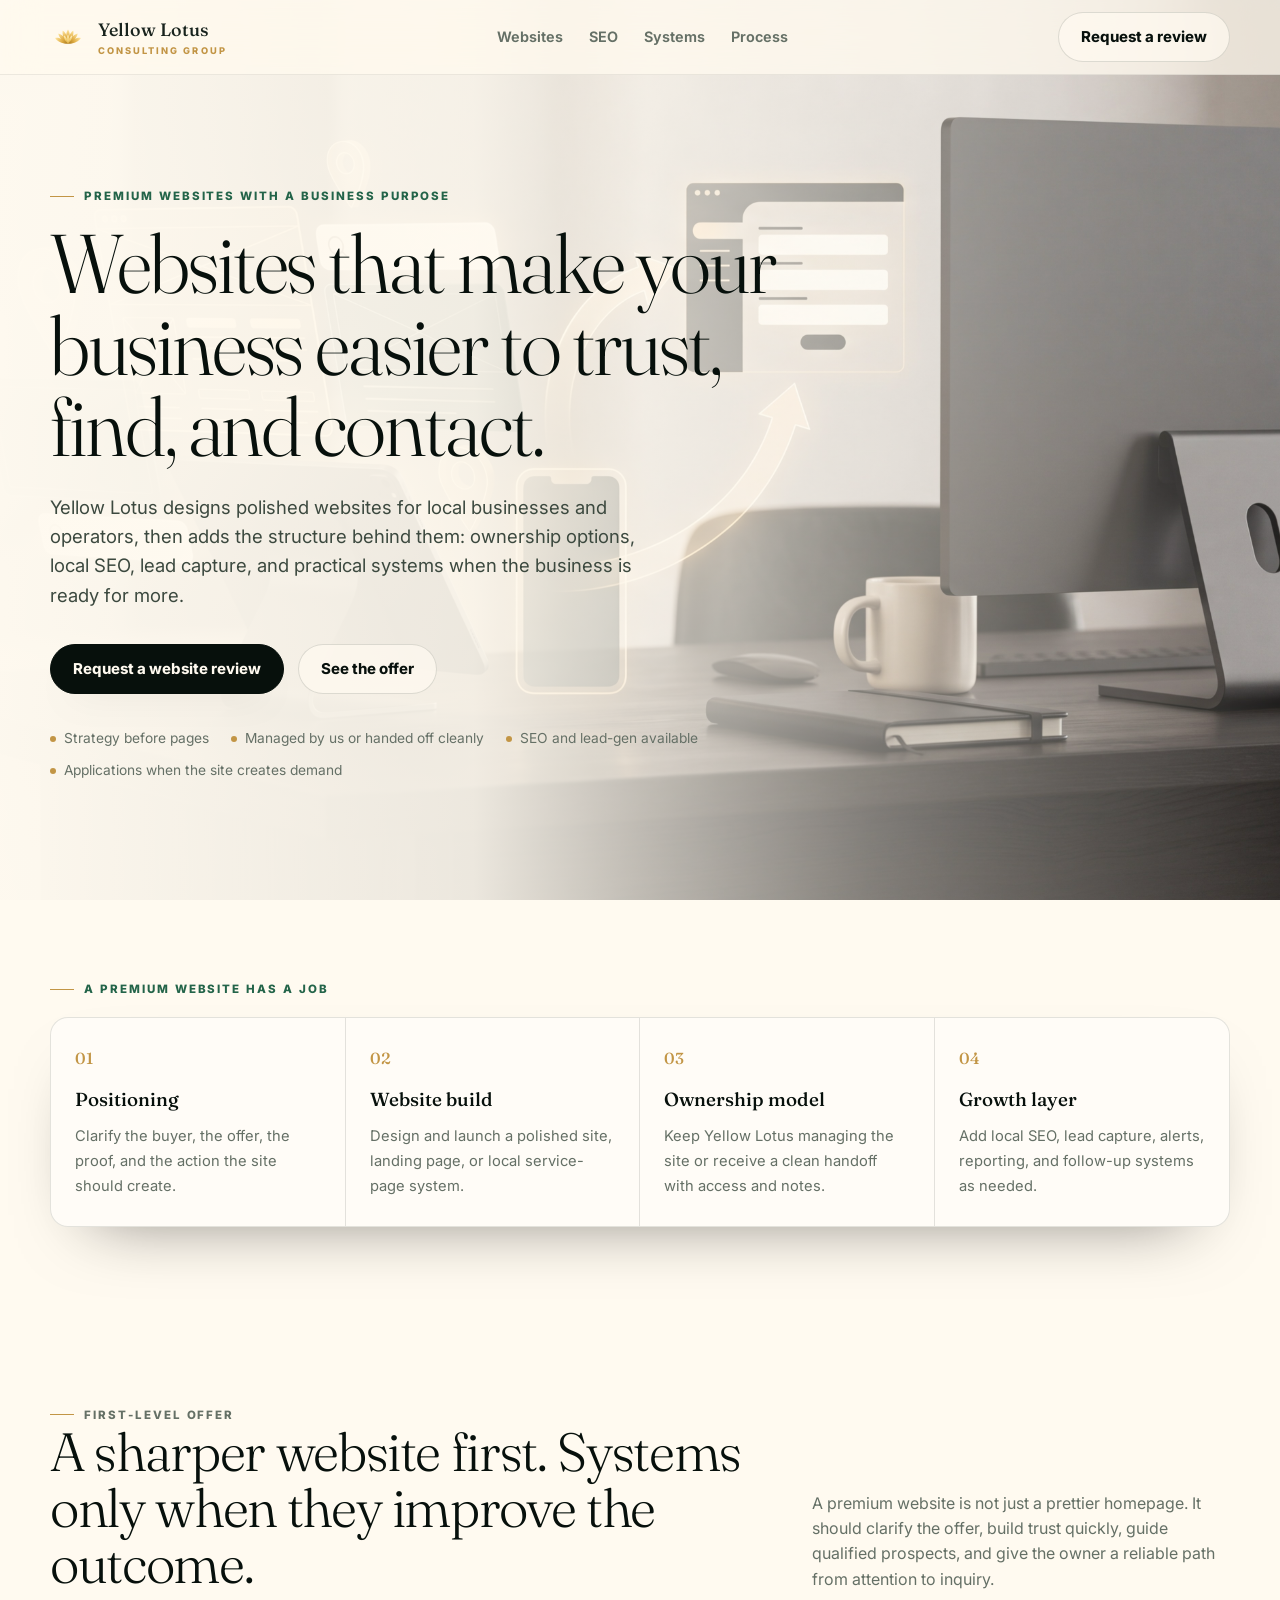
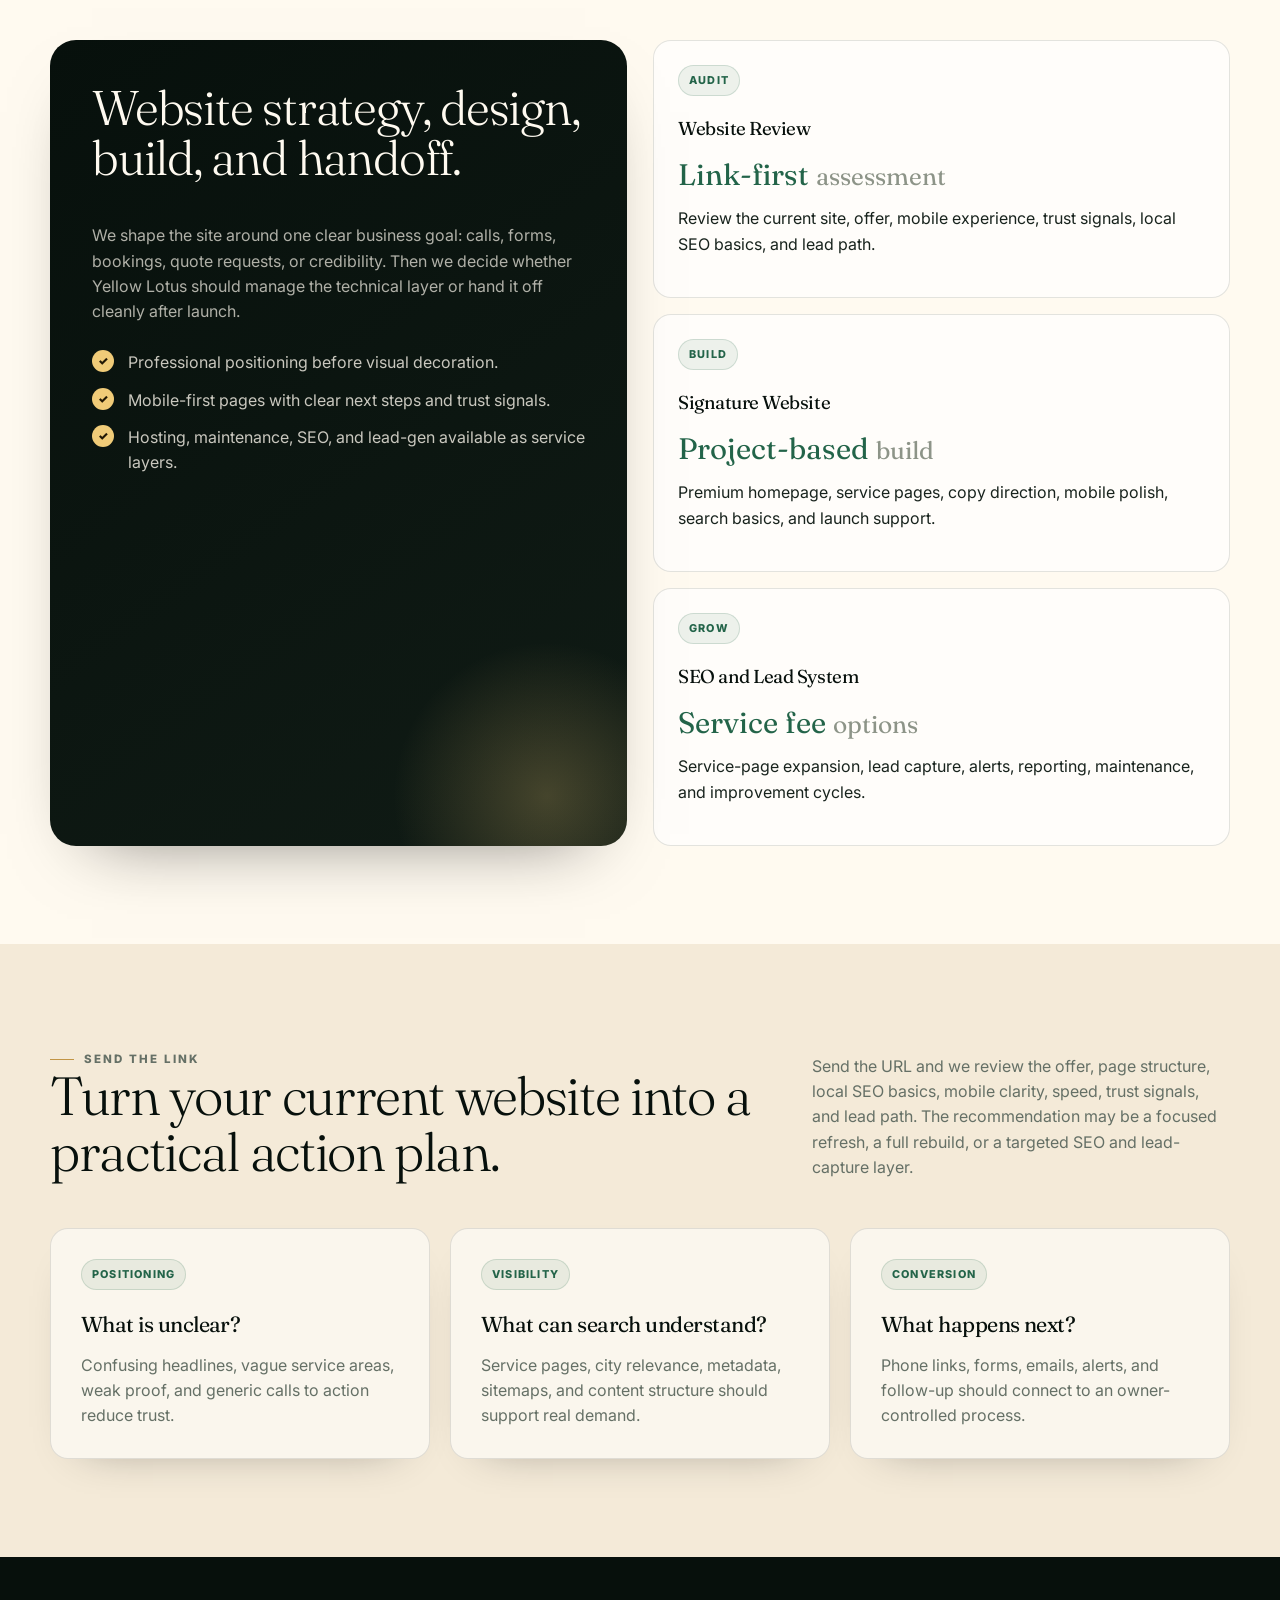
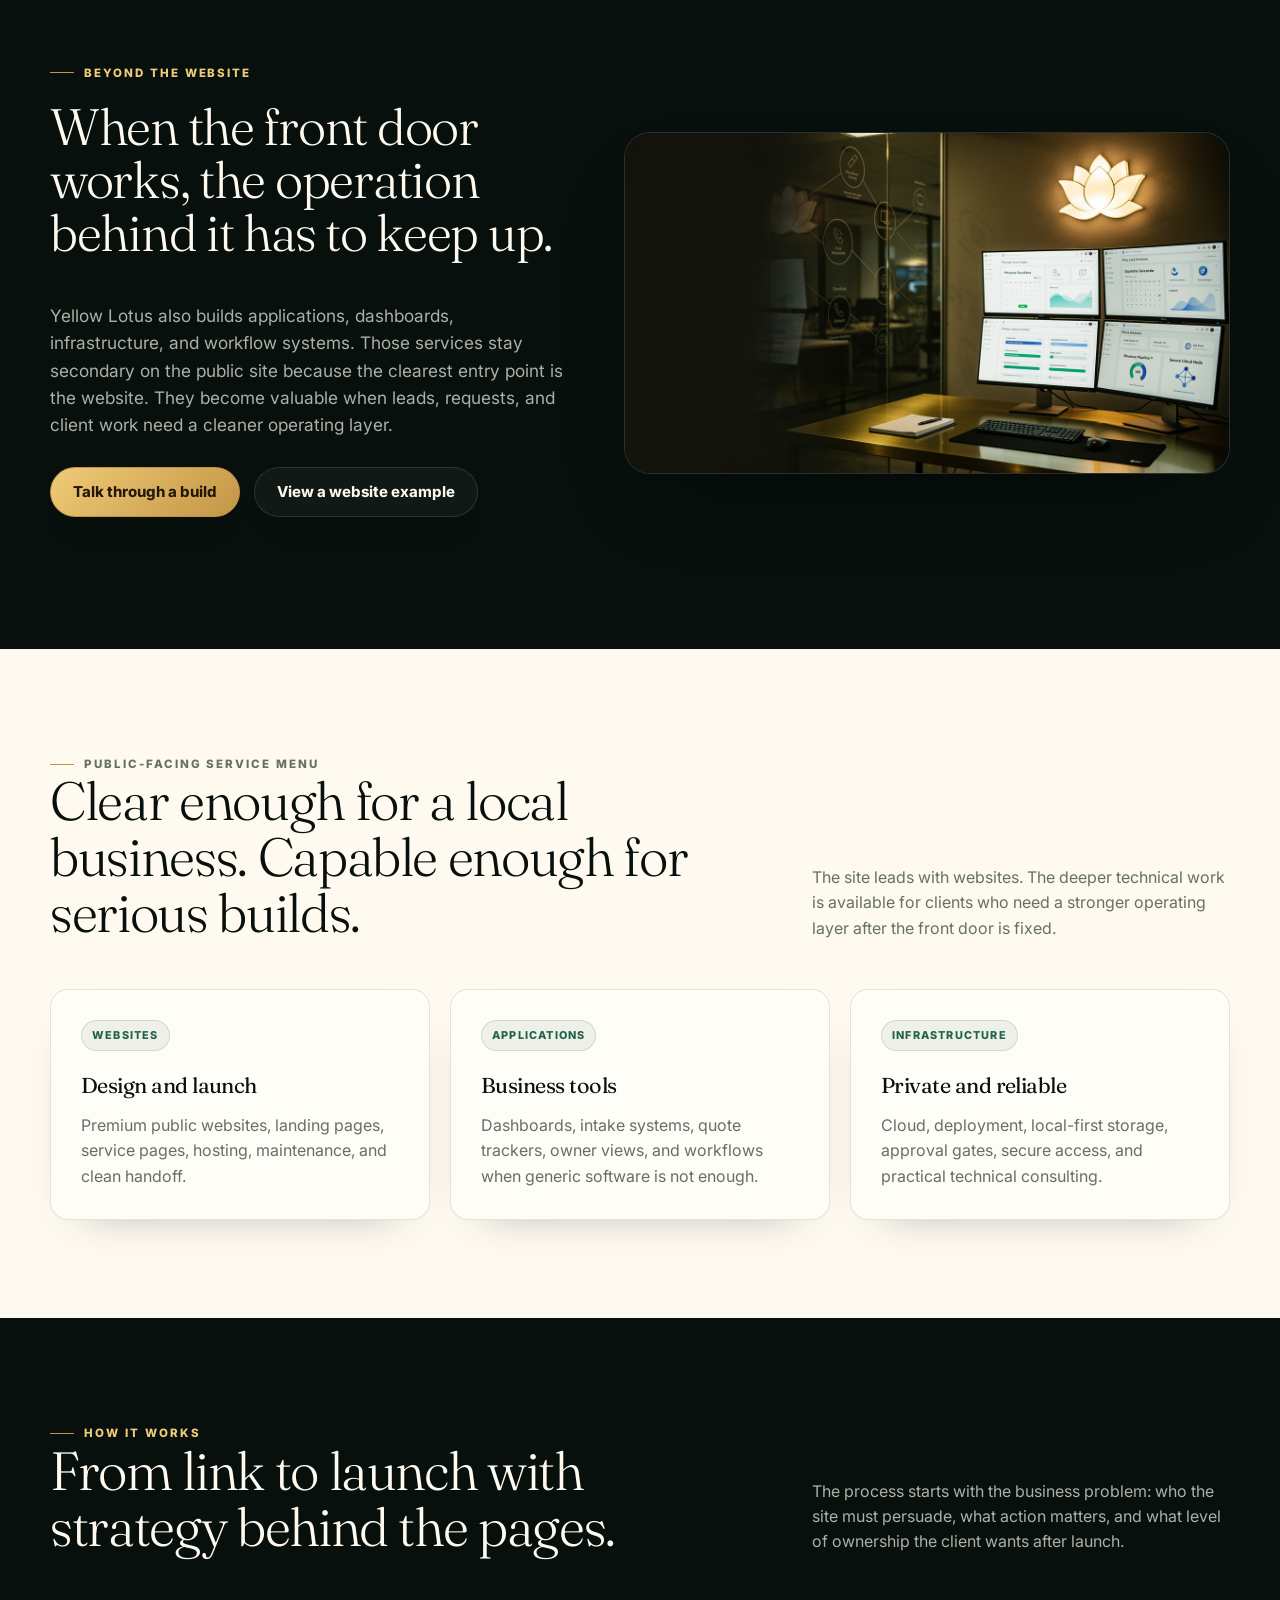
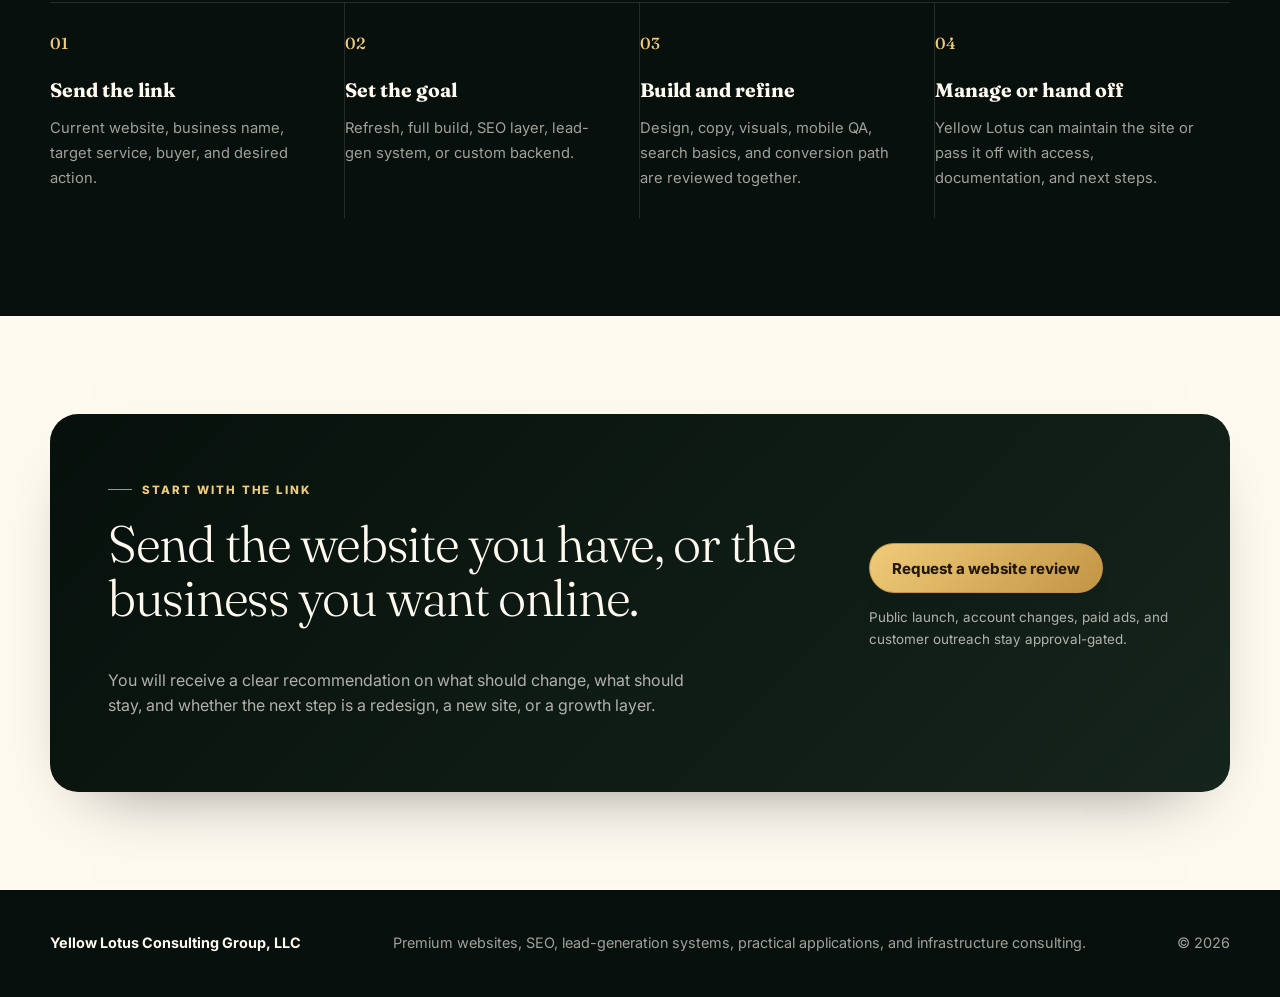
==== commit a6c35fc9: "Polish Yellow Lotus premium website copy" ====
--- a/index.html
+++ b/index.html
@@ -4,9 +4,9 @@
   <meta charset="utf-8" />
   <meta name="viewport" content="width=device-width, initial-scale=1" />
   <title>Yellow Lotus Consulting Group | Premium Websites, SEO, and Lead Systems</title>
-  <meta name="description" content="Yellow Lotus builds premium small-business websites, local SEO foundations, lead-generation pages, and practical owner-controlled systems for businesses that need more inquiries and cleaner follow-up." />
+  <meta name="description" content="Yellow Lotus designs premium small-business websites, local SEO foundations, lead-generation pages, and owner-controlled systems built around trust, visibility, and qualified inquiries." />
   <meta property="og:title" content="Yellow Lotus Consulting Group | Premium Websites, SEO, and Lead Systems" />
-  <meta property="og:description" content="Websites built by Yellow Lotus, controlled by you, managed by us, or handed off cleanly. Add SEO, lead-gen, and practical business systems when it makes sense." />
+  <meta property="og:description" content="Premium websites built around strategy, ownership, search visibility, and cleaner lead capture. Managed by Yellow Lotus or handed off cleanly." />
   <meta property="og:type" content="website" />
   <meta property="og:image" content="assets/generated/yellow-lotus-websites-hero.jpg" />
   <link rel="canonical" href="https://yellowlotuscg.com/" />
@@ -23,7 +23,7 @@
     "url": "https://yellowlotuscg.com/",
     "email": "yellowlotuscg@gmail.com",
     "areaServed": "United States",
-    "description": "Yellow Lotus builds premium websites, local SEO systems, lead-generation pages, and practical business systems for small businesses and operators.",
+    "description": "Yellow Lotus designs premium websites, local SEO systems, lead-generation pages, and practical business systems for small businesses and operators.",
     "serviceType": ["Website design", "Website redesign", "Local SEO", "Lead generation systems", "Business application design", "Infrastructure consulting", "Product and workflow development"],
     "sameAs": ["https://github.com/yellowlotuscg"],
     "hasOfferCatalog": {
@@ -61,17 +61,17 @@
   </style>
 </head>
 <body>
-  <header class="topbar"><div class="wrap nav"><a class="brand" href="#top"><img src="assets/lotus-cinematic-mark.svg" alt="" /><span><strong>Yellow Lotus</strong><span>Consulting Group</span></span></a><nav class="navlinks"><a href="#websites">Websites</a><a href="#seo">SEO</a><a href="#systems">Systems</a><a href="#process">Process</a></nav><a class="button ghost" href="mailto:yellowlotuscg@gmail.com?subject=Website%20redesign%20or%20SEO%20review">Send your site</a></div></header>
+  <header class="topbar"><div class="wrap nav"><a class="brand" href="#top"><img src="assets/lotus-cinematic-mark.svg" alt="" /><span><strong>Yellow Lotus</strong><span>Consulting Group</span></span></a><nav class="navlinks"><a href="#websites">Websites</a><a href="#seo">SEO</a><a href="#systems">Systems</a><a href="#process">Process</a></nav><a class="button ghost" href="mailto:yellowlotuscg@gmail.com?subject=Website%20redesign%20or%20SEO%20review">Request a review</a></div></header>
   <main id="top">
-    <section class="hero"><div class="heroArt" aria-hidden="true"></div><div class="wrap"><div class="heroBox"><p class="eyebrow">Premium websites, built to be owned</p><h1>We make websites and build <em>cool stuff</em> that helps businesses get found.</h1><p class="heroSub">Yellow Lotus builds sharp, fast websites for local businesses and operators. We can manage the site for you, hand it off cleanly, or layer in SEO, lead-gen pages, and practical systems when it starts working.</p><div class="actions"><a class="button" href="mailto:yellowlotuscg@gmail.com?subject=Website%20build%20or%20redesign&body=Send%20your%20current%20website%20link%20here:%0A%0AWhat%20do%20you%20want%20the%20site%20to%20sell%20or%20book:%0A%0AWho%20is%20the%20customer:%0A">Send your website link</a><a class="button ghost" href="#websites">See the offer</a></div><div class="proofLine"><span><i></i>Built by us</span><span><i></i>Controlled by you or managed by us</span><span><i></i>SEO and lead-gen available</span><span><i></i>Applications when needed</span></div></div></div></section>
-    <section class="section tight"><div class="wrap"><p class="eyebrow">The simple front door</p><div class="lanes"><div class="lane"><b>01</b><strong>Website builds</strong><span>Clean one-page sites, full local sites, redesigns, and premium landing pages.</span></div><div class="lane"><b>02</b><strong>Control options</strong><span>We host and maintain it, or we hand it off with clean access and documentation.</span></div><div class="lane"><b>03</b><strong>SEO layer</strong><span>Local structure, service pages, metadata, sitemap, and search-friendly copy.</span></div><div class="lane"><b>04</b><strong>Lead-gen layer</strong><span>Forms, tracking, lead alerts, follow-up flows, and optional buyer/reporting systems.</span></div></div></div></section>
-    <section class="section" id="websites"><div class="wrap"><div class="head"><div><p class="eyebrow">First-level offer</p><h2>A better website first. Everything else should earn its place.</h2></div><p>Most buyers do not want an AI lecture. They want to look legitimate, explain what they do, get found, and make the next step obvious. That is the public offer.</p></div><div class="offerGrid"><div class="featurePanel"><h2>Website design, build, and handoff.</h2><p>We build the site around one clear business goal: calls, forms, bookings, quote requests, or trust. Then we decide whether you want Yellow Lotus to control the technical side or pass it off to you cleanly.</p><div class="miniList"><div>Premium visual direction without confusing copy.</div><div>Mobile-first pages that tell people what to do next.</div><div>Hosting, maintenance, SEO, and lead-gen as optional service fees.</div></div></div><div class="tiers"><div class="tier"><span class="tag">Start</span><h3>Website Refresh</h3><div class="price">$1.5k+ <small>setup</small></div><p>Clean up a weak site, sharpen the offer, improve mobile, and make contact obvious.</p></div><div class="tier"><span class="tag">Core</span><h3>Premium Local Site</h3><div class="price">$3.5k+ <small>setup</small></div><p>3 to 7 pages, service positioning, clear CTAs, local SEO basics, launch-ready polish.</p></div><div class="tier"><span class="tag">Growth</span><h3>SEO and Lead System</h3><div class="price">$750+ <small>/mo options</small></div><p>Service pages, lead capture, alerts, reporting, maintenance, and improvement cycles.</p></div></div></div></div></section>
-    <section class="section sand" id="seo"><div class="wrap"><div class="head"><div><p class="eyebrow">Send the link</p><h2>If you already have a site, we can turn the URL into an action plan.</h2></div><p>You send the website link. We review the offer, page structure, local SEO basics, mobile clarity, speed, trust signals, and lead path. Then we decide whether to redesign, rebuild, or add a targeted SEO layer.</p></div><div class="grid3"><article class="card"><span class="tag">Audit</span><h3>What is unclear?</h3><p>We look for confusing headlines, missing service areas, weak CTAs, mobile friction, and trust gaps.</p></article><article class="card"><span class="tag">SEO</span><h3>What can rank?</h3><p>We identify service pages, city pages, metadata, sitemap issues, and content opportunities without promising magic rankings.</p></article><article class="card"><span class="tag">Lead path</span><h3>What happens next?</h3><p>Forms, phone links, emails, alerts, and follow-up should point to a real owner-controlled process.</p></article></div></div></section>
-    <section class="section dark" id="systems"><div class="wrap split"><div><p class="eyebrow" style="color:var(--gold2)">Beyond websites, kept brief</p><h2 style="font-size:clamp(2.1rem,4vw,3.5rem);line-height:1.04;font-weight:300">When a website starts working, the backend has to keep up.</h2><p class="lead">Yellow Lotus can also build simple applications, infrastructure, dashboards, and product workflows. Publicly, those are secondary because the clearest first offer is websites. Privately, they are how we help serious operators stop losing work in the handoff.</p><div class="actions" style="margin-top:28px"><a class="button gold" href="mailto:yellowlotuscg@gmail.com?subject=Website%20plus%20backend%20system">Talk through a build</a><a class="button darkGhost" href="/aomt-atlanta/">View a website example</a></div></div><div class="visual"><img src="assets/generated/higgsfield-ops-command-hero.png" alt="Premium abstract business operating system visual" /></div></div></section>
-    <section class="section"><div class="wrap"><div class="head"><div><p class="eyebrow">Public-facing service menu</p><h2>Clear enough for a local business. Deep enough for serious builds.</h2></div><p>The site leads with websites. The rest is there for buyers who need more after the front door is fixed.</p></div><div class="grid3"><article class="card"><span class="tag">Websites</span><h3>Design and launch</h3><p>Premium public websites, landing pages, service pages, hosting, maintenance, and clean handoff.</p></article><article class="card"><span class="tag">Applications</span><h3>Simple business tools</h3><p>Dashboards, intake systems, quote trackers, owner views, and workflow tools when generic software is not enough.</p></article><article class="card"><span class="tag">Infrastructure</span><h3>Private and reliable</h3><p>Cloud, deployment, local-first storage, approval gates, secure access, and practical technical consulting.</p></article></div></div></section>
-    <section class="section dark" id="process"><div class="wrap"><div class="head"><div><p class="eyebrow" style="color:var(--gold2)">How it works</p><h2>Short path from link to launch.</h2></div><p>No overcomplicated agency maze. Send the link, pick the goal, build the smallest version that makes the business easier to trust and easier to contact.</p></div><div class="process"><div class="step"><b>01</b><strong>Send the link</strong><span>Current website, business name, target service, and what you want people to do.</span></div><div class="step"><b>02</b><strong>Choose the offer</strong><span>Refresh, full build, SEO layer, lead-gen system, or custom backend.</span></div><div class="step"><b>03</b><strong>Build and review</strong><span>We design, write, generate premium visuals, test mobile, and keep the copy focused.</span></div><div class="step"><b>04</b><strong>Control or handoff</strong><span>Yellow Lotus can maintain the site or pass it off with access, docs, and next steps.</span></div></div></div></section>
-    <section class="section"><div class="wrap"><div class="cta"><div class="ctaInner"><div><p class="eyebrow" style="color:var(--gold2)">Start with the link</p><h2>Send the website you have, or the business you want online.</h2><p>I will tell you what should change, what should stay, and what the first paid build should be. No bloated proposal, no confusing AI pitch.</p></div><div><a class="button gold" href="mailto:yellowlotuscg@gmail.com?subject=Website%20review&body=Website%20or%20business%20link:%0A%0ABusiness%20type:%0A%0AMain%20offer:%0A%0AWhat%20should%20the%20site%20get%20people%20to%20do:%0A">Send your site</a><p class="fine">Public launch, account changes, paid ads, and customer outreach stay approval-gated.</p></div></div></div></div></section>
+    <section class="hero"><div class="heroArt" aria-hidden="true"></div><div class="wrap"><div class="heroBox"><p class="eyebrow">Premium websites with a business purpose</p><h1>Websites that make your business easier to trust, find, and contact.</h1><p class="heroSub">Yellow Lotus designs polished websites for local businesses and operators, then adds the structure behind them: ownership options, local SEO, lead capture, and practical systems when the business is ready for more.</p><div class="actions"><a class="button" href="mailto:yellowlotuscg@gmail.com?subject=Website%20build%20or%20redesign&body=Send%20your%20current%20website%20link%20here:%0A%0AWhat%20do%20you%20want%20the%20site%20to%20sell%20or%20book:%0A%0AWho%20is%20the%20customer:%0A">Request a website review</a><a class="button ghost" href="#websites">See the offer</a></div><div class="proofLine"><span><i></i>Strategy before pages</span><span><i></i>Managed by us or handed off cleanly</span><span><i></i>SEO and lead-gen available</span><span><i></i>Applications when the site creates demand</span></div></div></div></section>
+    <section class="section tight"><div class="wrap"><p class="eyebrow">A premium website has a job</p><div class="lanes"><div class="lane"><b>01</b><strong>Positioning</strong><span>Clarify the buyer, the offer, the proof, and the action the site should create.</span></div><div class="lane"><b>02</b><strong>Website build</strong><span>Design and launch a polished site, landing page, or local service-page system.</span></div><div class="lane"><b>03</b><strong>Ownership model</strong><span>Keep Yellow Lotus managing the site or receive a clean handoff with access and notes.</span></div><div class="lane"><b>04</b><strong>Growth layer</strong><span>Add local SEO, lead capture, alerts, reporting, and follow-up systems as needed.</span></div></div></div></section>
+    <section class="section" id="websites"><div class="wrap"><div class="head"><div><p class="eyebrow">First-level offer</p><h2>A sharper website first. Systems only when they improve the outcome.</h2></div><p>A premium website is not just a prettier homepage. It should clarify the offer, build trust quickly, guide qualified prospects, and give the owner a reliable path from attention to inquiry.</p></div><div class="offerGrid"><div class="featurePanel"><h2>Website strategy, design, build, and handoff.</h2><p>We shape the site around one clear business goal: calls, forms, bookings, quote requests, or credibility. Then we decide whether Yellow Lotus should manage the technical layer or hand it off cleanly after launch.</p><div class="miniList"><div>Professional positioning before visual decoration.</div><div>Mobile-first pages with clear next steps and trust signals.</div><div>Hosting, maintenance, SEO, and lead-gen available as service layers.</div></div></div><div class="tiers"><div class="tier"><span class="tag">Audit</span><h3>Website Review</h3><div class="price">Link-first <small>assessment</small></div><p>Review the current site, offer, mobile experience, trust signals, local SEO basics, and lead path.</p></div><div class="tier"><span class="tag">Build</span><h3>Signature Website</h3><div class="price">Project-based <small>build</small></div><p>Premium homepage, service pages, copy direction, mobile polish, search basics, and launch support.</p></div><div class="tier"><span class="tag">Grow</span><h3>SEO and Lead System</h3><div class="price">Service fee <small>options</small></div><p>Service-page expansion, lead capture, alerts, reporting, maintenance, and improvement cycles.</p></div></div></div></div></section>
+    <section class="section sand" id="seo"><div class="wrap"><div class="head"><div><p class="eyebrow">Send the link</p><h2>Turn your current website into a practical action plan.</h2></div><p>Send the URL and we review the offer, page structure, local SEO basics, mobile clarity, speed, trust signals, and lead path. The recommendation may be a focused refresh, a full rebuild, or a targeted SEO and lead-capture layer.</p></div><div class="grid3"><article class="card"><span class="tag">Positioning</span><h3>What is unclear?</h3><p>Confusing headlines, vague service areas, weak proof, and generic calls to action reduce trust.</p></article><article class="card"><span class="tag">Visibility</span><h3>What can search understand?</h3><p>Service pages, city relevance, metadata, sitemaps, and content structure should support real demand.</p></article><article class="card"><span class="tag">Conversion</span><h3>What happens next?</h3><p>Phone links, forms, emails, alerts, and follow-up should connect to an owner-controlled process.</p></article></div></div></section>
+    <section class="section dark" id="systems"><div class="wrap split"><div><p class="eyebrow" style="color:var(--gold2)">Beyond the website</p><h2 style="font-size:clamp(2.1rem,4vw,3.5rem);line-height:1.04;font-weight:300">When the front door works, the operation behind it has to keep up.</h2><p class="lead">Yellow Lotus also builds applications, dashboards, infrastructure, and workflow systems. Those services stay secondary on the public site because the clearest entry point is the website. They become valuable when leads, requests, and client work need a cleaner operating layer.</p><div class="actions" style="margin-top:28px"><a class="button gold" href="mailto:yellowlotuscg@gmail.com?subject=Website%20plus%20backend%20system">Talk through a build</a><a class="button darkGhost" href="/aomt-atlanta/">View a website example</a></div></div><div class="visual"><img src="assets/generated/higgsfield-ops-command-hero.png" alt="Premium abstract business operating system visual" /></div></div></section>
+    <section class="section"><div class="wrap"><div class="head"><div><p class="eyebrow">Public-facing service menu</p><h2>Clear enough for a local business. Capable enough for serious builds.</h2></div><p>The site leads with websites. The deeper technical work is available for clients who need a stronger operating layer after the front door is fixed.</p></div><div class="grid3"><article class="card"><span class="tag">Websites</span><h3>Design and launch</h3><p>Premium public websites, landing pages, service pages, hosting, maintenance, and clean handoff.</p></article><article class="card"><span class="tag">Applications</span><h3>Business tools</h3><p>Dashboards, intake systems, quote trackers, owner views, and workflows when generic software is not enough.</p></article><article class="card"><span class="tag">Infrastructure</span><h3>Private and reliable</h3><p>Cloud, deployment, local-first storage, approval gates, secure access, and practical technical consulting.</p></article></div></div></section>
+    <section class="section dark" id="process"><div class="wrap"><div class="head"><div><p class="eyebrow" style="color:var(--gold2)">How it works</p><h2>From link to launch with strategy behind the pages.</h2></div><p>The process starts with the business problem: who the site must persuade, what action matters, and what level of ownership the client wants after launch.</p></div><div class="process"><div class="step"><b>01</b><strong>Send the link</strong><span>Current website, business name, target service, buyer, and desired action.</span></div><div class="step"><b>02</b><strong>Set the goal</strong><span>Refresh, full build, SEO layer, lead-gen system, or custom backend.</span></div><div class="step"><b>03</b><strong>Build and refine</strong><span>Design, copy, visuals, mobile QA, search basics, and conversion path are reviewed together.</span></div><div class="step"><b>04</b><strong>Manage or hand off</strong><span>Yellow Lotus can maintain the site or pass it off with access, documentation, and next steps.</span></div></div></div></section>
+    <section class="section"><div class="wrap"><div class="cta"><div class="ctaInner"><div><p class="eyebrow" style="color:var(--gold2)">Start with the link</p><h2>Send the website you have, or the business you want online.</h2><p>You will receive a clear recommendation on what should change, what should stay, and whether the next step is a redesign, a new site, or a growth layer.</p></div><div><a class="button gold" href="mailto:yellowlotuscg@gmail.com?subject=Website%20review&body=Website%20or%20business%20link:%0A%0ABusiness%20type:%0A%0AMain%20offer:%0A%0AWhat%20should%20the%20site%20get%20people%20to%20do:%0A">Request a website review</a><p class="fine">Public launch, account changes, paid ads, and customer outreach stay approval-gated.</p></div></div></div></div></section>
   </main>
-  <footer><div class="wrap foot"><strong>Yellow Lotus Consulting Group, LLC</strong><span>Premium websites, SEO, lead-gen systems, practical applications, and infrastructure consulting.</span><span>© 2026</span></div></footer>
+  <footer><div class="wrap foot"><strong>Yellow Lotus Consulting Group, LLC</strong><span>Premium websites, SEO, lead-generation systems, practical applications, and infrastructure consulting.</span><span>© 2026</span></div></footer>
 </body>
 </html>
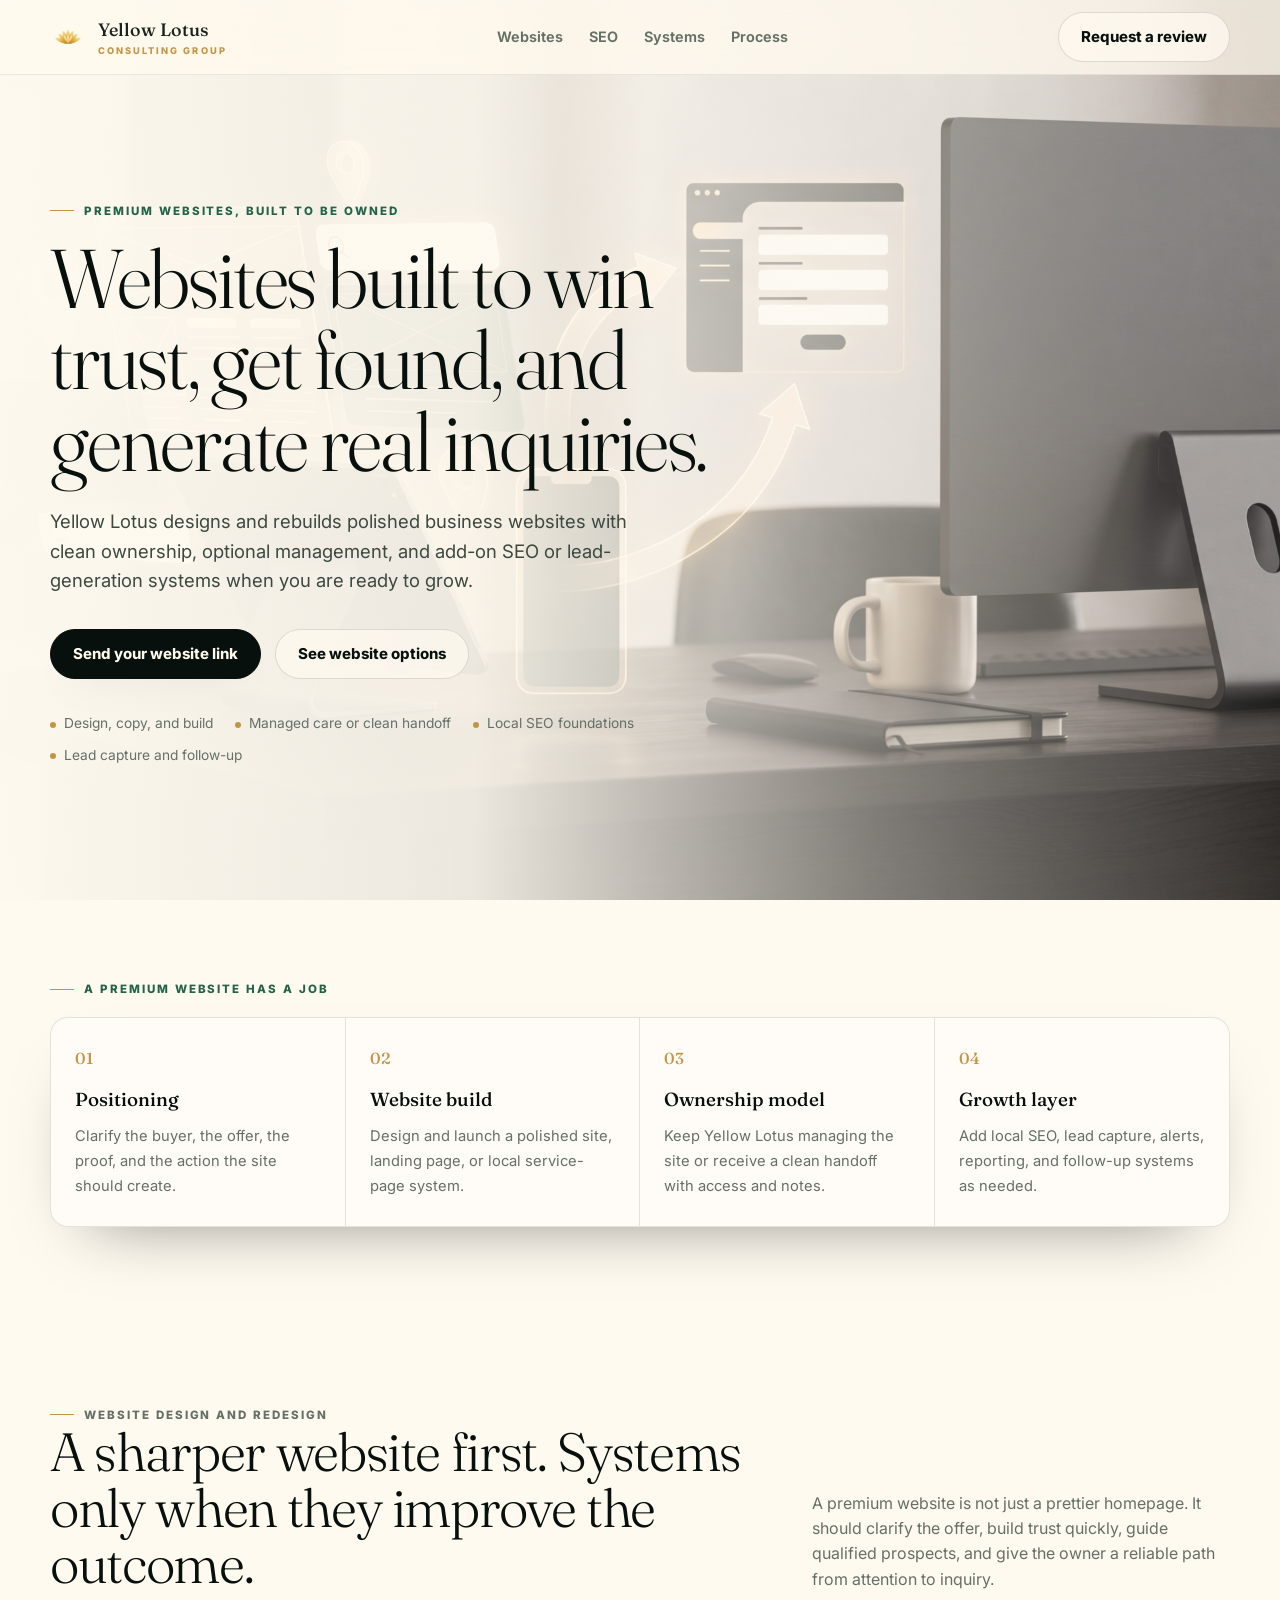
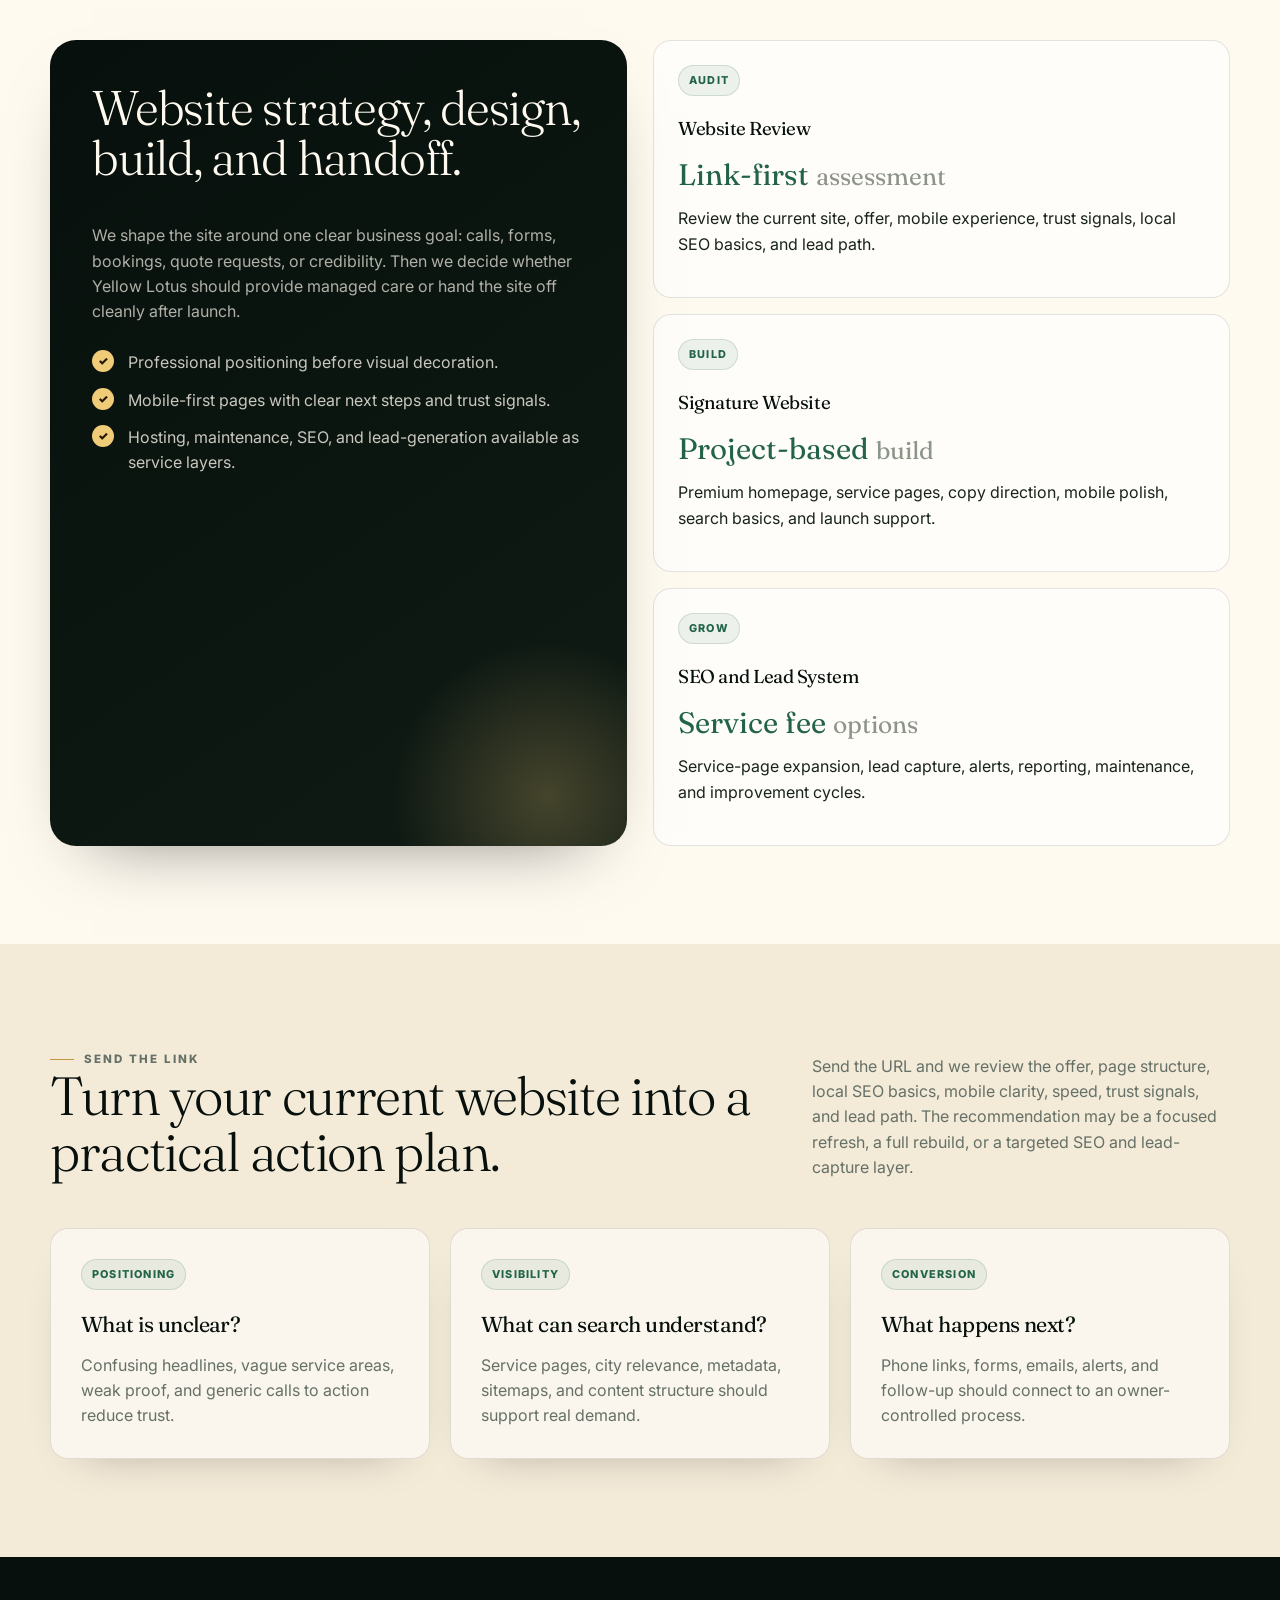
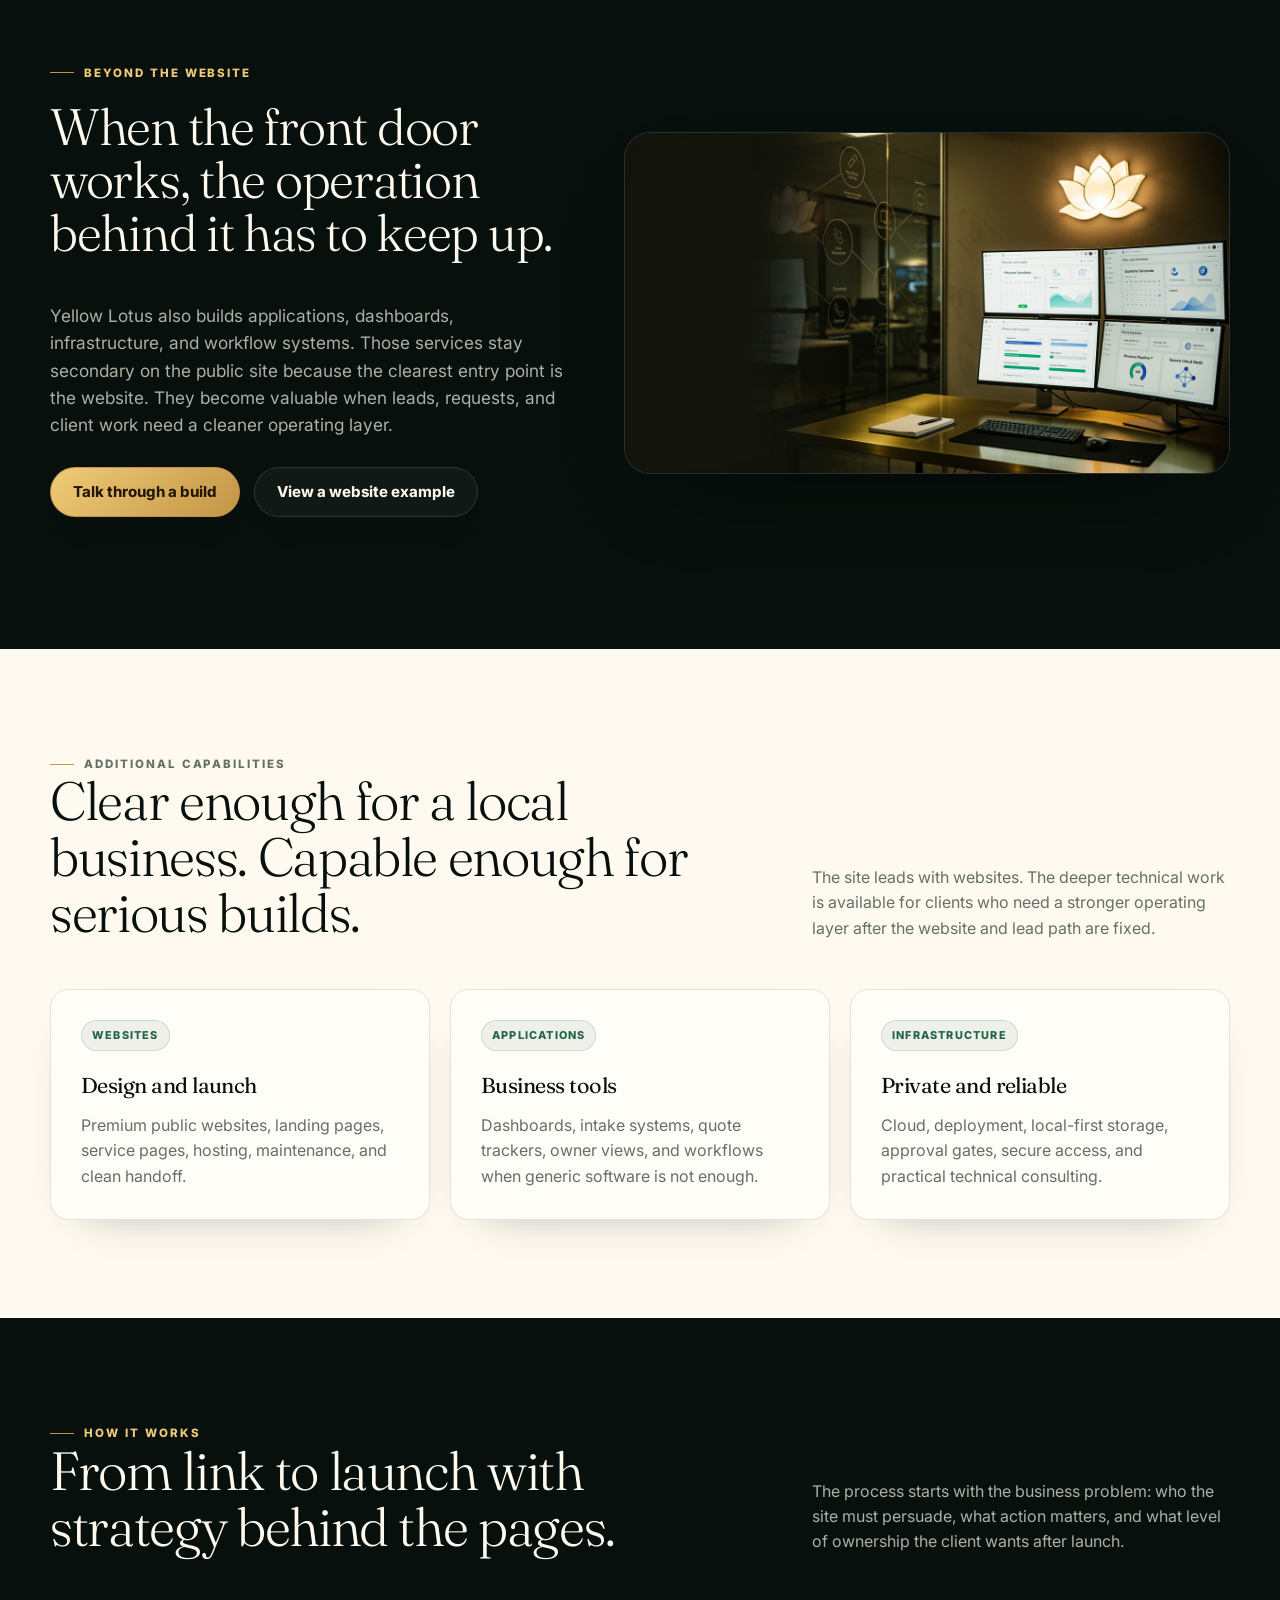
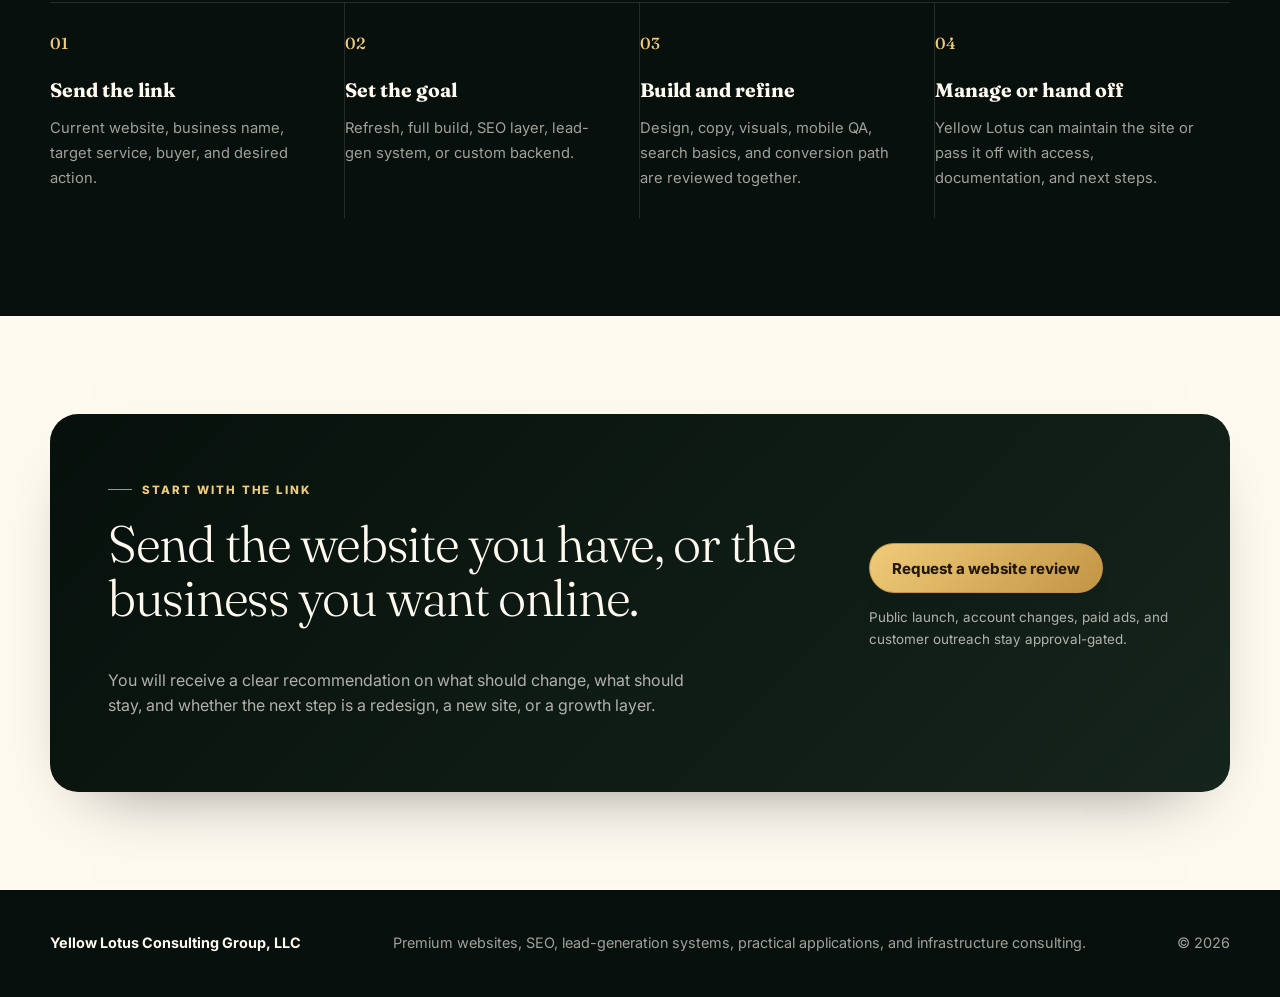
==== commit ccc15957: "Apply Yellow Lotus premium copy audit" ====
--- a/index.html
+++ b/index.html
@@ -38,7 +38,7 @@
     }
   }
   </script>
-  <script type="application/ld+json">{"@context":"https://schema.org","@type":"FAQPage","mainEntity":[{"@type":"Question","name":"What does Yellow Lotus build first?","acceptedAnswer":{"@type":"Answer","text":"The first-level offer is premium websites and redesigns for small businesses. Yellow Lotus can manage the site, keep control with the owner, or hand it off cleanly after launch."}},{"@type":"Question","name":"Can Yellow Lotus help with SEO and leads?","acceptedAnswer":{"@type":"Answer","text":"Yes. After the website foundation is clear, Yellow Lotus can add local SEO structure, service pages, lead forms, reporting, and lead-generation experiments."}},{"@type":"Question","name":"Can I send my current website link?","acceptedAnswer":{"@type":"Answer","text":"Yes. Send the current URL and Yellow Lotus can review the site, identify what should change, and propose a focused redesign or SEO plan."}}]}</script>
+  <script type="application/ld+json">{"@context":"https://schema.org","@type":"FAQPage","mainEntity":[{"@type":"Question","name":"What does Yellow Lotus build first?","acceptedAnswer":{"@type":"Answer","text":"Yellow Lotus starts with premium websites and redesigns for small businesses. The site can stay under managed care or be handed off cleanly with access, documentation, and next steps."}},{"@type":"Question","name":"Can Yellow Lotus help with SEO and leads?","acceptedAnswer":{"@type":"Answer","text":"Yes. After the website foundation is clear, Yellow Lotus can add local SEO structure, service pages, lead forms, reporting, and lead-generation experiments."}},{"@type":"Question","name":"Can I send my current website link?","acceptedAnswer":{"@type":"Answer","text":"Yes. Send the current URL and Yellow Lotus can review the site, identify what should change, and propose a focused redesign or SEO plan."}}]}</script>
   <style>
     :root{
       --ink:#07100c; --ink2:#101b15; --paper:#fffaf0; --cream:#f4ead8; --cream2:#eadcc2;
@@ -63,12 +63,12 @@
 <body>
   <header class="topbar"><div class="wrap nav"><a class="brand" href="#top"><img src="assets/lotus-cinematic-mark.svg" alt="" /><span><strong>Yellow Lotus</strong><span>Consulting Group</span></span></a><nav class="navlinks"><a href="#websites">Websites</a><a href="#seo">SEO</a><a href="#systems">Systems</a><a href="#process">Process</a></nav><a class="button ghost" href="mailto:yellowlotuscg@gmail.com?subject=Website%20redesign%20or%20SEO%20review">Request a review</a></div></header>
   <main id="top">
-    <section class="hero"><div class="heroArt" aria-hidden="true"></div><div class="wrap"><div class="heroBox"><p class="eyebrow">Premium websites with a business purpose</p><h1>Websites that make your business easier to trust, find, and contact.</h1><p class="heroSub">Yellow Lotus designs polished websites for local businesses and operators, then adds the structure behind them: ownership options, local SEO, lead capture, and practical systems when the business is ready for more.</p><div class="actions"><a class="button" href="mailto:yellowlotuscg@gmail.com?subject=Website%20build%20or%20redesign&body=Send%20your%20current%20website%20link%20here:%0A%0AWhat%20do%20you%20want%20the%20site%20to%20sell%20or%20book:%0A%0AWho%20is%20the%20customer:%0A">Request a website review</a><a class="button ghost" href="#websites">See the offer</a></div><div class="proofLine"><span><i></i>Strategy before pages</span><span><i></i>Managed by us or handed off cleanly</span><span><i></i>SEO and lead-gen available</span><span><i></i>Applications when the site creates demand</span></div></div></div></section>
+    <section class="hero"><div class="heroArt" aria-hidden="true"></div><div class="wrap"><div class="heroBox"><p class="eyebrow">Premium websites, built to be owned</p><h1>Websites built to win trust, get found, and generate real inquiries.</h1><p class="heroSub">Yellow Lotus designs and rebuilds polished business websites with clean ownership, optional management, and add-on SEO or lead-generation systems when you are ready to grow.</p><div class="actions"><a class="button" href="mailto:yellowlotuscg@gmail.com?subject=Website%20build%20or%20redesign&body=Send%20your%20current%20website%20link%20here:%0A%0AWhat%20do%20you%20want%20the%20site%20to%20sell%20or%20book:%0A%0AWho%20is%20the%20customer:%0A">Send your website link</a><a class="button ghost" href="#websites">See website options</a></div><div class="proofLine"><span><i></i>Design, copy, and build</span><span><i></i>Managed care or clean handoff</span><span><i></i>Local SEO foundations</span><span><i></i>Lead capture and follow-up</span></div></div></div></section>
     <section class="section tight"><div class="wrap"><p class="eyebrow">A premium website has a job</p><div class="lanes"><div class="lane"><b>01</b><strong>Positioning</strong><span>Clarify the buyer, the offer, the proof, and the action the site should create.</span></div><div class="lane"><b>02</b><strong>Website build</strong><span>Design and launch a polished site, landing page, or local service-page system.</span></div><div class="lane"><b>03</b><strong>Ownership model</strong><span>Keep Yellow Lotus managing the site or receive a clean handoff with access and notes.</span></div><div class="lane"><b>04</b><strong>Growth layer</strong><span>Add local SEO, lead capture, alerts, reporting, and follow-up systems as needed.</span></div></div></div></section>
-    <section class="section" id="websites"><div class="wrap"><div class="head"><div><p class="eyebrow">First-level offer</p><h2>A sharper website first. Systems only when they improve the outcome.</h2></div><p>A premium website is not just a prettier homepage. It should clarify the offer, build trust quickly, guide qualified prospects, and give the owner a reliable path from attention to inquiry.</p></div><div class="offerGrid"><div class="featurePanel"><h2>Website strategy, design, build, and handoff.</h2><p>We shape the site around one clear business goal: calls, forms, bookings, quote requests, or credibility. Then we decide whether Yellow Lotus should manage the technical layer or hand it off cleanly after launch.</p><div class="miniList"><div>Professional positioning before visual decoration.</div><div>Mobile-first pages with clear next steps and trust signals.</div><div>Hosting, maintenance, SEO, and lead-gen available as service layers.</div></div></div><div class="tiers"><div class="tier"><span class="tag">Audit</span><h3>Website Review</h3><div class="price">Link-first <small>assessment</small></div><p>Review the current site, offer, mobile experience, trust signals, local SEO basics, and lead path.</p></div><div class="tier"><span class="tag">Build</span><h3>Signature Website</h3><div class="price">Project-based <small>build</small></div><p>Premium homepage, service pages, copy direction, mobile polish, search basics, and launch support.</p></div><div class="tier"><span class="tag">Grow</span><h3>SEO and Lead System</h3><div class="price">Service fee <small>options</small></div><p>Service-page expansion, lead capture, alerts, reporting, maintenance, and improvement cycles.</p></div></div></div></div></section>
+    <section class="section" id="websites"><div class="wrap"><div class="head"><div><p class="eyebrow">Website design and redesign</p><h2>A sharper website first. Systems only when they improve the outcome.</h2></div><p>A premium website is not just a prettier homepage. It should clarify the offer, build trust quickly, guide qualified prospects, and give the owner a reliable path from attention to inquiry.</p></div><div class="offerGrid"><div class="featurePanel"><h2>Website strategy, design, build, and handoff.</h2><p>We shape the site around one clear business goal: calls, forms, bookings, quote requests, or credibility. Then we decide whether Yellow Lotus should provide managed care or hand the site off cleanly after launch.</p><div class="miniList"><div>Professional positioning before visual decoration.</div><div>Mobile-first pages with clear next steps and trust signals.</div><div>Hosting, maintenance, SEO, and lead-generation available as service layers.</div></div></div><div class="tiers"><div class="tier"><span class="tag">Audit</span><h3>Website Review</h3><div class="price">Link-first <small>assessment</small></div><p>Review the current site, offer, mobile experience, trust signals, local SEO basics, and lead path.</p></div><div class="tier"><span class="tag">Build</span><h3>Signature Website</h3><div class="price">Project-based <small>build</small></div><p>Premium homepage, service pages, copy direction, mobile polish, search basics, and launch support.</p></div><div class="tier"><span class="tag">Grow</span><h3>SEO and Lead System</h3><div class="price">Service fee <small>options</small></div><p>Service-page expansion, lead capture, alerts, reporting, maintenance, and improvement cycles.</p></div></div></div></div></section>
     <section class="section sand" id="seo"><div class="wrap"><div class="head"><div><p class="eyebrow">Send the link</p><h2>Turn your current website into a practical action plan.</h2></div><p>Send the URL and we review the offer, page structure, local SEO basics, mobile clarity, speed, trust signals, and lead path. The recommendation may be a focused refresh, a full rebuild, or a targeted SEO and lead-capture layer.</p></div><div class="grid3"><article class="card"><span class="tag">Positioning</span><h3>What is unclear?</h3><p>Confusing headlines, vague service areas, weak proof, and generic calls to action reduce trust.</p></article><article class="card"><span class="tag">Visibility</span><h3>What can search understand?</h3><p>Service pages, city relevance, metadata, sitemaps, and content structure should support real demand.</p></article><article class="card"><span class="tag">Conversion</span><h3>What happens next?</h3><p>Phone links, forms, emails, alerts, and follow-up should connect to an owner-controlled process.</p></article></div></div></section>
     <section class="section dark" id="systems"><div class="wrap split"><div><p class="eyebrow" style="color:var(--gold2)">Beyond the website</p><h2 style="font-size:clamp(2.1rem,4vw,3.5rem);line-height:1.04;font-weight:300">When the front door works, the operation behind it has to keep up.</h2><p class="lead">Yellow Lotus also builds applications, dashboards, infrastructure, and workflow systems. Those services stay secondary on the public site because the clearest entry point is the website. They become valuable when leads, requests, and client work need a cleaner operating layer.</p><div class="actions" style="margin-top:28px"><a class="button gold" href="mailto:yellowlotuscg@gmail.com?subject=Website%20plus%20backend%20system">Talk through a build</a><a class="button darkGhost" href="/aomt-atlanta/">View a website example</a></div></div><div class="visual"><img src="assets/generated/higgsfield-ops-command-hero.png" alt="Premium abstract business operating system visual" /></div></div></section>
-    <section class="section"><div class="wrap"><div class="head"><div><p class="eyebrow">Public-facing service menu</p><h2>Clear enough for a local business. Capable enough for serious builds.</h2></div><p>The site leads with websites. The deeper technical work is available for clients who need a stronger operating layer after the front door is fixed.</p></div><div class="grid3"><article class="card"><span class="tag">Websites</span><h3>Design and launch</h3><p>Premium public websites, landing pages, service pages, hosting, maintenance, and clean handoff.</p></article><article class="card"><span class="tag">Applications</span><h3>Business tools</h3><p>Dashboards, intake systems, quote trackers, owner views, and workflows when generic software is not enough.</p></article><article class="card"><span class="tag">Infrastructure</span><h3>Private and reliable</h3><p>Cloud, deployment, local-first storage, approval gates, secure access, and practical technical consulting.</p></article></div></div></section>
+    <section class="section"><div class="wrap"><div class="head"><div><p class="eyebrow">Additional capabilities</p><h2>Clear enough for a local business. Capable enough for serious builds.</h2></div><p>The site leads with websites. The deeper technical work is available for clients who need a stronger operating layer after the website and lead path are fixed.</p></div><div class="grid3"><article class="card"><span class="tag">Websites</span><h3>Design and launch</h3><p>Premium public websites, landing pages, service pages, hosting, maintenance, and clean handoff.</p></article><article class="card"><span class="tag">Applications</span><h3>Business tools</h3><p>Dashboards, intake systems, quote trackers, owner views, and workflows when generic software is not enough.</p></article><article class="card"><span class="tag">Infrastructure</span><h3>Private and reliable</h3><p>Cloud, deployment, local-first storage, approval gates, secure access, and practical technical consulting.</p></article></div></div></section>
     <section class="section dark" id="process"><div class="wrap"><div class="head"><div><p class="eyebrow" style="color:var(--gold2)">How it works</p><h2>From link to launch with strategy behind the pages.</h2></div><p>The process starts with the business problem: who the site must persuade, what action matters, and what level of ownership the client wants after launch.</p></div><div class="process"><div class="step"><b>01</b><strong>Send the link</strong><span>Current website, business name, target service, buyer, and desired action.</span></div><div class="step"><b>02</b><strong>Set the goal</strong><span>Refresh, full build, SEO layer, lead-gen system, or custom backend.</span></div><div class="step"><b>03</b><strong>Build and refine</strong><span>Design, copy, visuals, mobile QA, search basics, and conversion path are reviewed together.</span></div><div class="step"><b>04</b><strong>Manage or hand off</strong><span>Yellow Lotus can maintain the site or pass it off with access, documentation, and next steps.</span></div></div></div></section>
     <section class="section"><div class="wrap"><div class="cta"><div class="ctaInner"><div><p class="eyebrow" style="color:var(--gold2)">Start with the link</p><h2>Send the website you have, or the business you want online.</h2><p>You will receive a clear recommendation on what should change, what should stay, and whether the next step is a redesign, a new site, or a growth layer.</p></div><div><a class="button gold" href="mailto:yellowlotuscg@gmail.com?subject=Website%20review&body=Website%20or%20business%20link:%0A%0ABusiness%20type:%0A%0AMain%20offer:%0A%0AWhat%20should%20the%20site%20get%20people%20to%20do:%0A">Request a website review</a><p class="fine">Public launch, account changes, paid ads, and customer outreach stay approval-gated.</p></div></div></div></div></section>
   </main>
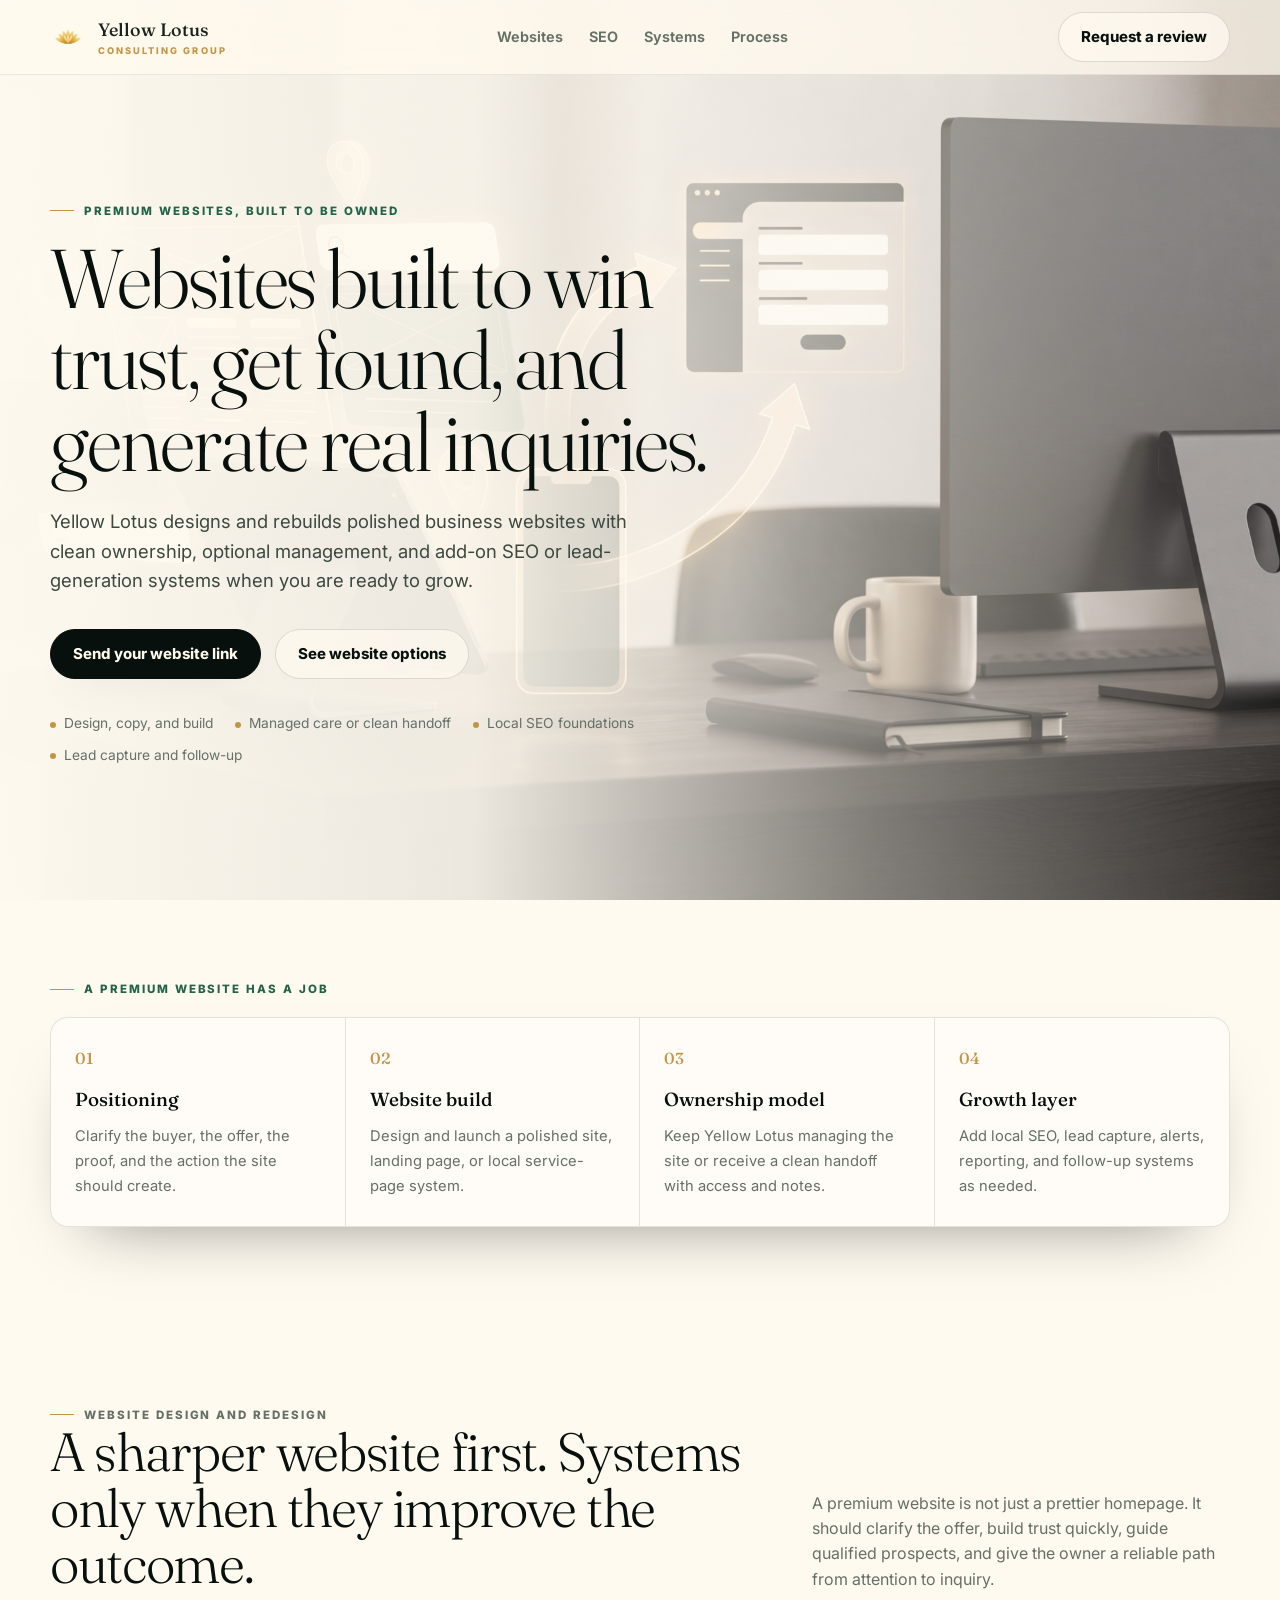
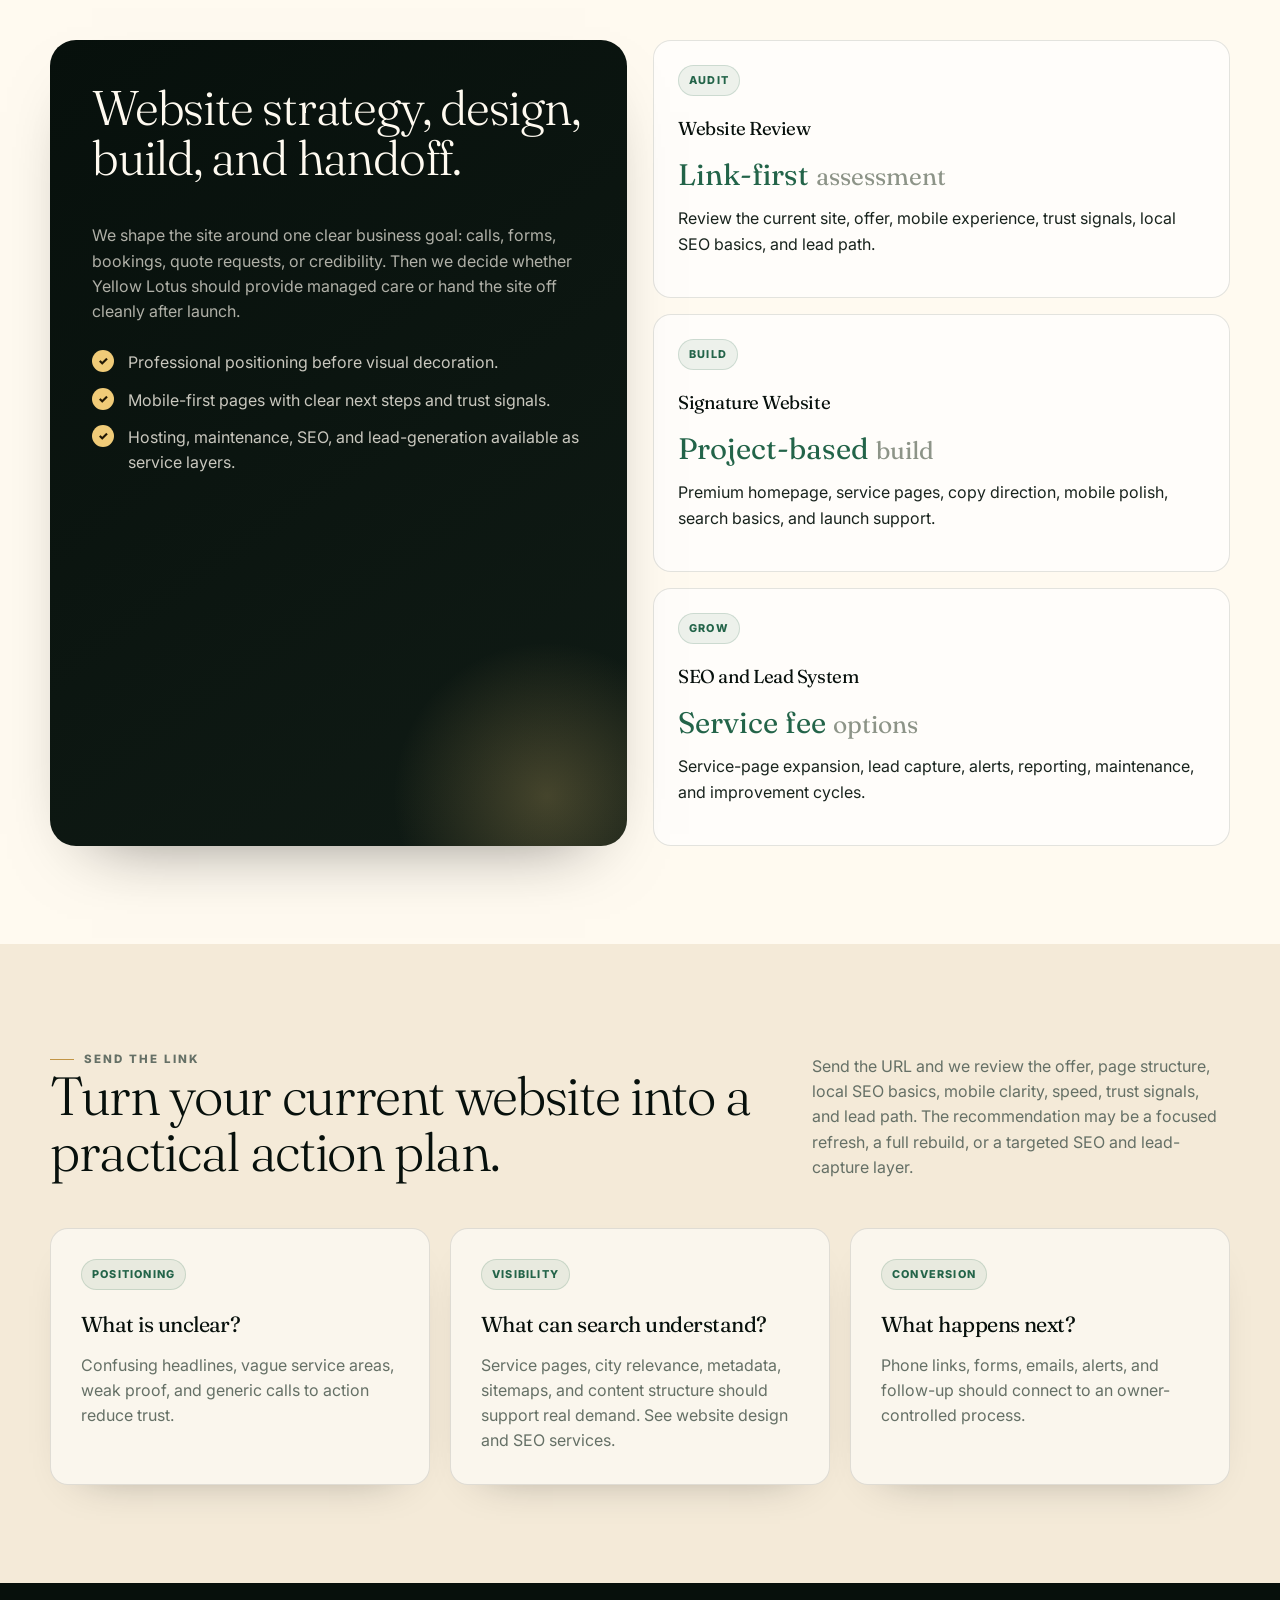
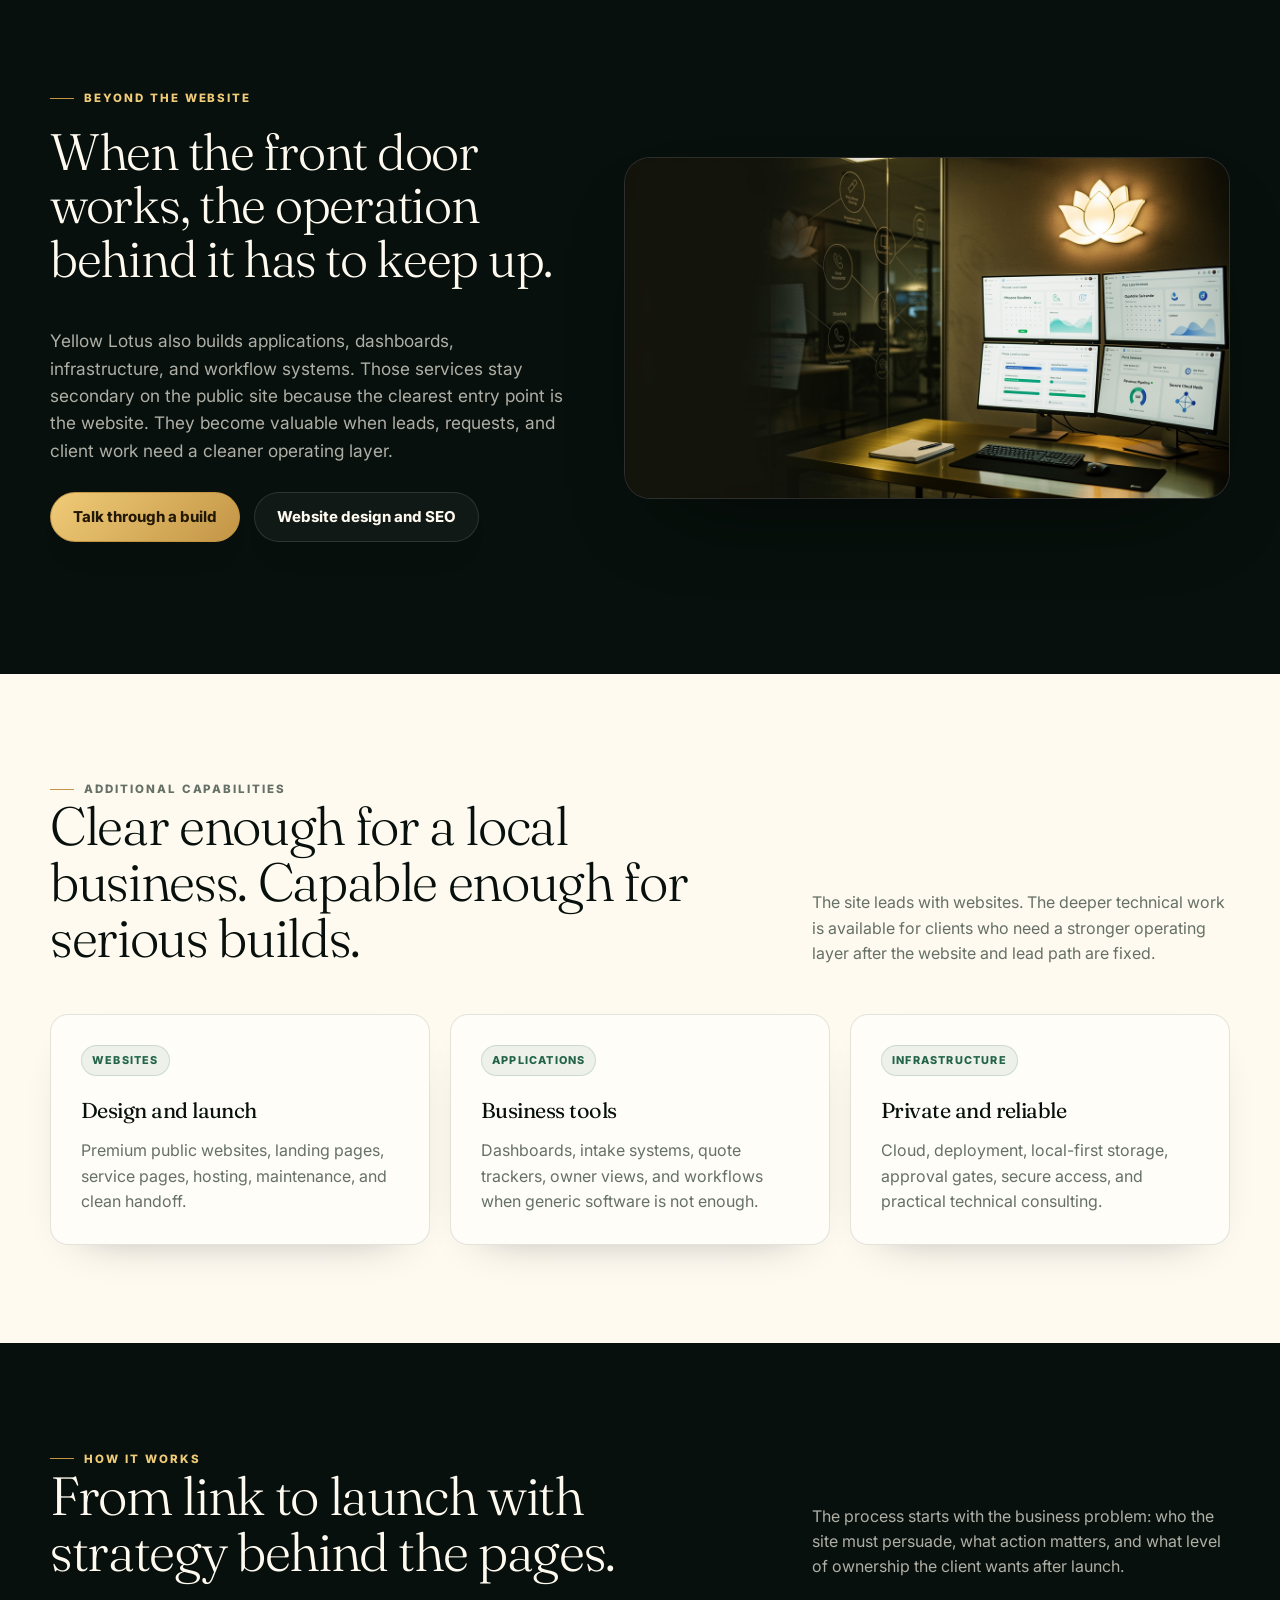
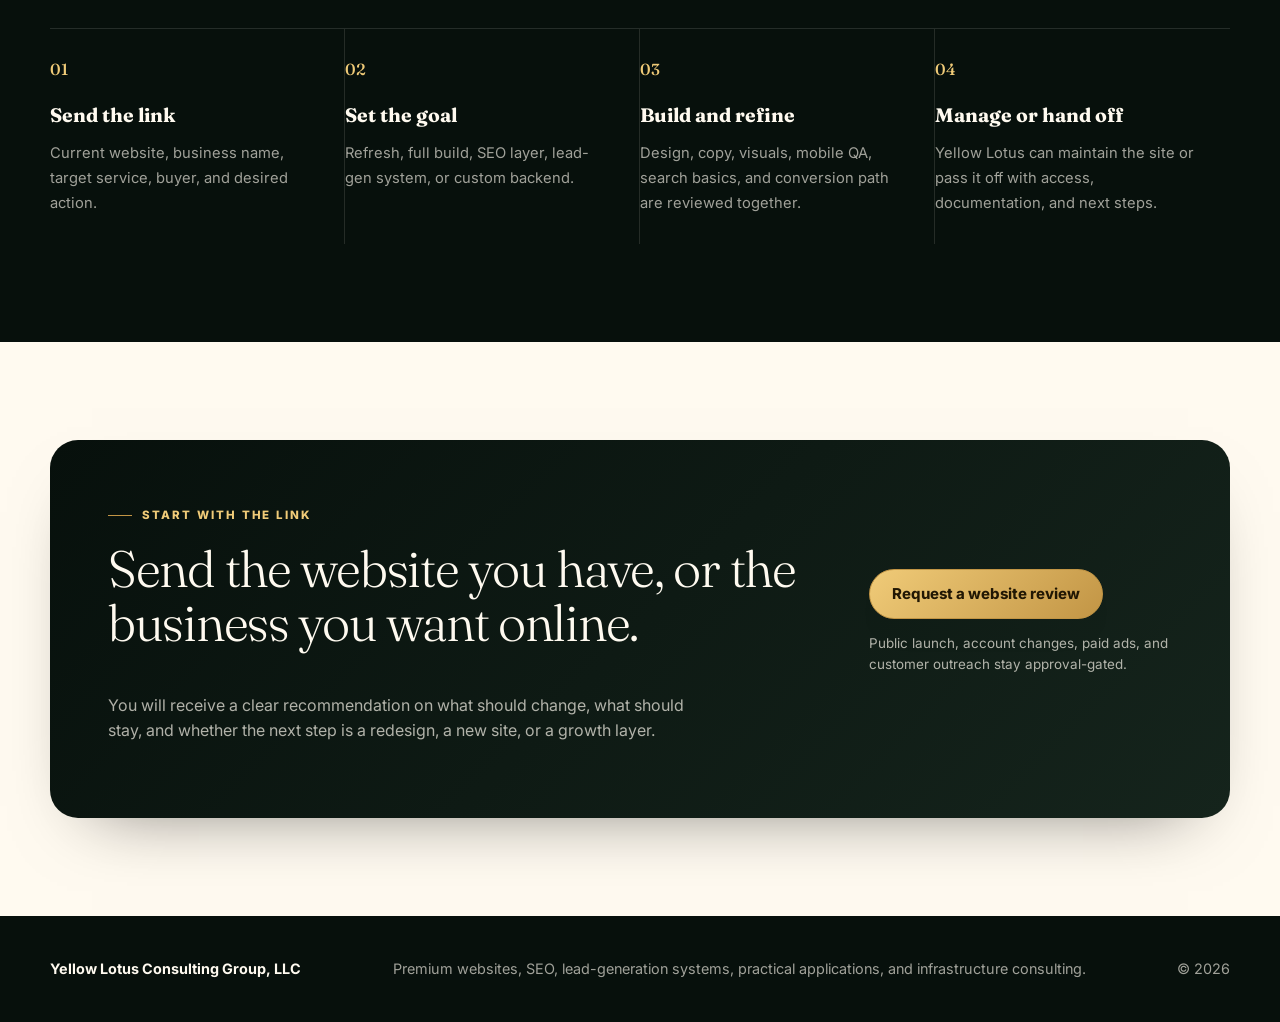
==== commit 65edddb8: "Add website SEO page and remove AOMT demo" ====
--- a/index.html
+++ b/index.html
@@ -66,8 +66,8 @@
     <section class="hero"><div class="heroArt" aria-hidden="true"></div><div class="wrap"><div class="heroBox"><p class="eyebrow">Premium websites, built to be owned</p><h1>Websites built to win trust, get found, and generate real inquiries.</h1><p class="heroSub">Yellow Lotus designs and rebuilds polished business websites with clean ownership, optional management, and add-on SEO or lead-generation systems when you are ready to grow.</p><div class="actions"><a class="button" href="mailto:yellowlotuscg@gmail.com?subject=Website%20build%20or%20redesign&body=Send%20your%20current%20website%20link%20here:%0A%0AWhat%20do%20you%20want%20the%20site%20to%20sell%20or%20book:%0A%0AWho%20is%20the%20customer:%0A">Send your website link</a><a class="button ghost" href="#websites">See website options</a></div><div class="proofLine"><span><i></i>Design, copy, and build</span><span><i></i>Managed care or clean handoff</span><span><i></i>Local SEO foundations</span><span><i></i>Lead capture and follow-up</span></div></div></div></section>
     <section class="section tight"><div class="wrap"><p class="eyebrow">A premium website has a job</p><div class="lanes"><div class="lane"><b>01</b><strong>Positioning</strong><span>Clarify the buyer, the offer, the proof, and the action the site should create.</span></div><div class="lane"><b>02</b><strong>Website build</strong><span>Design and launch a polished site, landing page, or local service-page system.</span></div><div class="lane"><b>03</b><strong>Ownership model</strong><span>Keep Yellow Lotus managing the site or receive a clean handoff with access and notes.</span></div><div class="lane"><b>04</b><strong>Growth layer</strong><span>Add local SEO, lead capture, alerts, reporting, and follow-up systems as needed.</span></div></div></div></section>
     <section class="section" id="websites"><div class="wrap"><div class="head"><div><p class="eyebrow">Website design and redesign</p><h2>A sharper website first. Systems only when they improve the outcome.</h2></div><p>A premium website is not just a prettier homepage. It should clarify the offer, build trust quickly, guide qualified prospects, and give the owner a reliable path from attention to inquiry.</p></div><div class="offerGrid"><div class="featurePanel"><h2>Website strategy, design, build, and handoff.</h2><p>We shape the site around one clear business goal: calls, forms, bookings, quote requests, or credibility. Then we decide whether Yellow Lotus should provide managed care or hand the site off cleanly after launch.</p><div class="miniList"><div>Professional positioning before visual decoration.</div><div>Mobile-first pages with clear next steps and trust signals.</div><div>Hosting, maintenance, SEO, and lead-generation available as service layers.</div></div></div><div class="tiers"><div class="tier"><span class="tag">Audit</span><h3>Website Review</h3><div class="price">Link-first <small>assessment</small></div><p>Review the current site, offer, mobile experience, trust signals, local SEO basics, and lead path.</p></div><div class="tier"><span class="tag">Build</span><h3>Signature Website</h3><div class="price">Project-based <small>build</small></div><p>Premium homepage, service pages, copy direction, mobile polish, search basics, and launch support.</p></div><div class="tier"><span class="tag">Grow</span><h3>SEO and Lead System</h3><div class="price">Service fee <small>options</small></div><p>Service-page expansion, lead capture, alerts, reporting, maintenance, and improvement cycles.</p></div></div></div></div></section>
-    <section class="section sand" id="seo"><div class="wrap"><div class="head"><div><p class="eyebrow">Send the link</p><h2>Turn your current website into a practical action plan.</h2></div><p>Send the URL and we review the offer, page structure, local SEO basics, mobile clarity, speed, trust signals, and lead path. The recommendation may be a focused refresh, a full rebuild, or a targeted SEO and lead-capture layer.</p></div><div class="grid3"><article class="card"><span class="tag">Positioning</span><h3>What is unclear?</h3><p>Confusing headlines, vague service areas, weak proof, and generic calls to action reduce trust.</p></article><article class="card"><span class="tag">Visibility</span><h3>What can search understand?</h3><p>Service pages, city relevance, metadata, sitemaps, and content structure should support real demand.</p></article><article class="card"><span class="tag">Conversion</span><h3>What happens next?</h3><p>Phone links, forms, emails, alerts, and follow-up should connect to an owner-controlled process.</p></article></div></div></section>
-    <section class="section dark" id="systems"><div class="wrap split"><div><p class="eyebrow" style="color:var(--gold2)">Beyond the website</p><h2 style="font-size:clamp(2.1rem,4vw,3.5rem);line-height:1.04;font-weight:300">When the front door works, the operation behind it has to keep up.</h2><p class="lead">Yellow Lotus also builds applications, dashboards, infrastructure, and workflow systems. Those services stay secondary on the public site because the clearest entry point is the website. They become valuable when leads, requests, and client work need a cleaner operating layer.</p><div class="actions" style="margin-top:28px"><a class="button gold" href="mailto:yellowlotuscg@gmail.com?subject=Website%20plus%20backend%20system">Talk through a build</a><a class="button darkGhost" href="/aomt-atlanta/">View a website example</a></div></div><div class="visual"><img src="assets/generated/higgsfield-ops-command-hero.png" alt="Premium abstract business operating system visual" /></div></div></section>
+    <section class="section sand" id="seo"><div class="wrap"><div class="head"><div><p class="eyebrow">Send the link</p><h2>Turn your current website into a practical action plan.</h2></div><p>Send the URL and we review the offer, page structure, local SEO basics, mobile clarity, speed, trust signals, and lead path. The recommendation may be a focused refresh, a full rebuild, or a targeted SEO and lead-capture layer.</p></div><div class="grid3"><article class="card"><span class="tag">Positioning</span><h3>What is unclear?</h3><p>Confusing headlines, vague service areas, weak proof, and generic calls to action reduce trust.</p></article><article class="card"><span class="tag">Visibility</span><h3>What can search understand?</h3><p>Service pages, city relevance, metadata, sitemaps, and content structure should support real demand. <a href="/website-design-and-seo/">See website design and SEO services.</a></p></article><article class="card"><span class="tag">Conversion</span><h3>What happens next?</h3><p>Phone links, forms, emails, alerts, and follow-up should connect to an owner-controlled process.</p></article></div></div></section>
+    <section class="section dark" id="systems"><div class="wrap split"><div><p class="eyebrow" style="color:var(--gold2)">Beyond the website</p><h2 style="font-size:clamp(2.1rem,4vw,3.5rem);line-height:1.04;font-weight:300">When the front door works, the operation behind it has to keep up.</h2><p class="lead">Yellow Lotus also builds applications, dashboards, infrastructure, and workflow systems. Those services stay secondary on the public site because the clearest entry point is the website. They become valuable when leads, requests, and client work need a cleaner operating layer.</p><div class="actions" style="margin-top:28px"><a class="button gold" href="mailto:yellowlotuscg@gmail.com?subject=Website%20plus%20backend%20system">Talk through a build</a><a class="button darkGhost" href="/website-design-and-seo/">Website design and SEO</a></div></div><div class="visual"><img src="assets/generated/higgsfield-ops-command-hero.png" alt="Premium abstract business operating system visual" /></div></div></section>
     <section class="section"><div class="wrap"><div class="head"><div><p class="eyebrow">Additional capabilities</p><h2>Clear enough for a local business. Capable enough for serious builds.</h2></div><p>The site leads with websites. The deeper technical work is available for clients who need a stronger operating layer after the website and lead path are fixed.</p></div><div class="grid3"><article class="card"><span class="tag">Websites</span><h3>Design and launch</h3><p>Premium public websites, landing pages, service pages, hosting, maintenance, and clean handoff.</p></article><article class="card"><span class="tag">Applications</span><h3>Business tools</h3><p>Dashboards, intake systems, quote trackers, owner views, and workflows when generic software is not enough.</p></article><article class="card"><span class="tag">Infrastructure</span><h3>Private and reliable</h3><p>Cloud, deployment, local-first storage, approval gates, secure access, and practical technical consulting.</p></article></div></div></section>
     <section class="section dark" id="process"><div class="wrap"><div class="head"><div><p class="eyebrow" style="color:var(--gold2)">How it works</p><h2>From link to launch with strategy behind the pages.</h2></div><p>The process starts with the business problem: who the site must persuade, what action matters, and what level of ownership the client wants after launch.</p></div><div class="process"><div class="step"><b>01</b><strong>Send the link</strong><span>Current website, business name, target service, buyer, and desired action.</span></div><div class="step"><b>02</b><strong>Set the goal</strong><span>Refresh, full build, SEO layer, lead-gen system, or custom backend.</span></div><div class="step"><b>03</b><strong>Build and refine</strong><span>Design, copy, visuals, mobile QA, search basics, and conversion path are reviewed together.</span></div><div class="step"><b>04</b><strong>Manage or hand off</strong><span>Yellow Lotus can maintain the site or pass it off with access, documentation, and next steps.</span></div></div></div></section>
     <section class="section"><div class="wrap"><div class="cta"><div class="ctaInner"><div><p class="eyebrow" style="color:var(--gold2)">Start with the link</p><h2>Send the website you have, or the business you want online.</h2><p>You will receive a clear recommendation on what should change, what should stay, and whether the next step is a redesign, a new site, or a growth layer.</p></div><div><a class="button gold" href="mailto:yellowlotuscg@gmail.com?subject=Website%20review&body=Website%20or%20business%20link:%0A%0ABusiness%20type:%0A%0AMain%20offer:%0A%0AWhat%20should%20the%20site%20get%20people%20to%20do:%0A">Request a website review</a><p class="fine">Public launch, account changes, paid ads, and customer outreach stay approval-gated.</p></div></div></div></div></section>
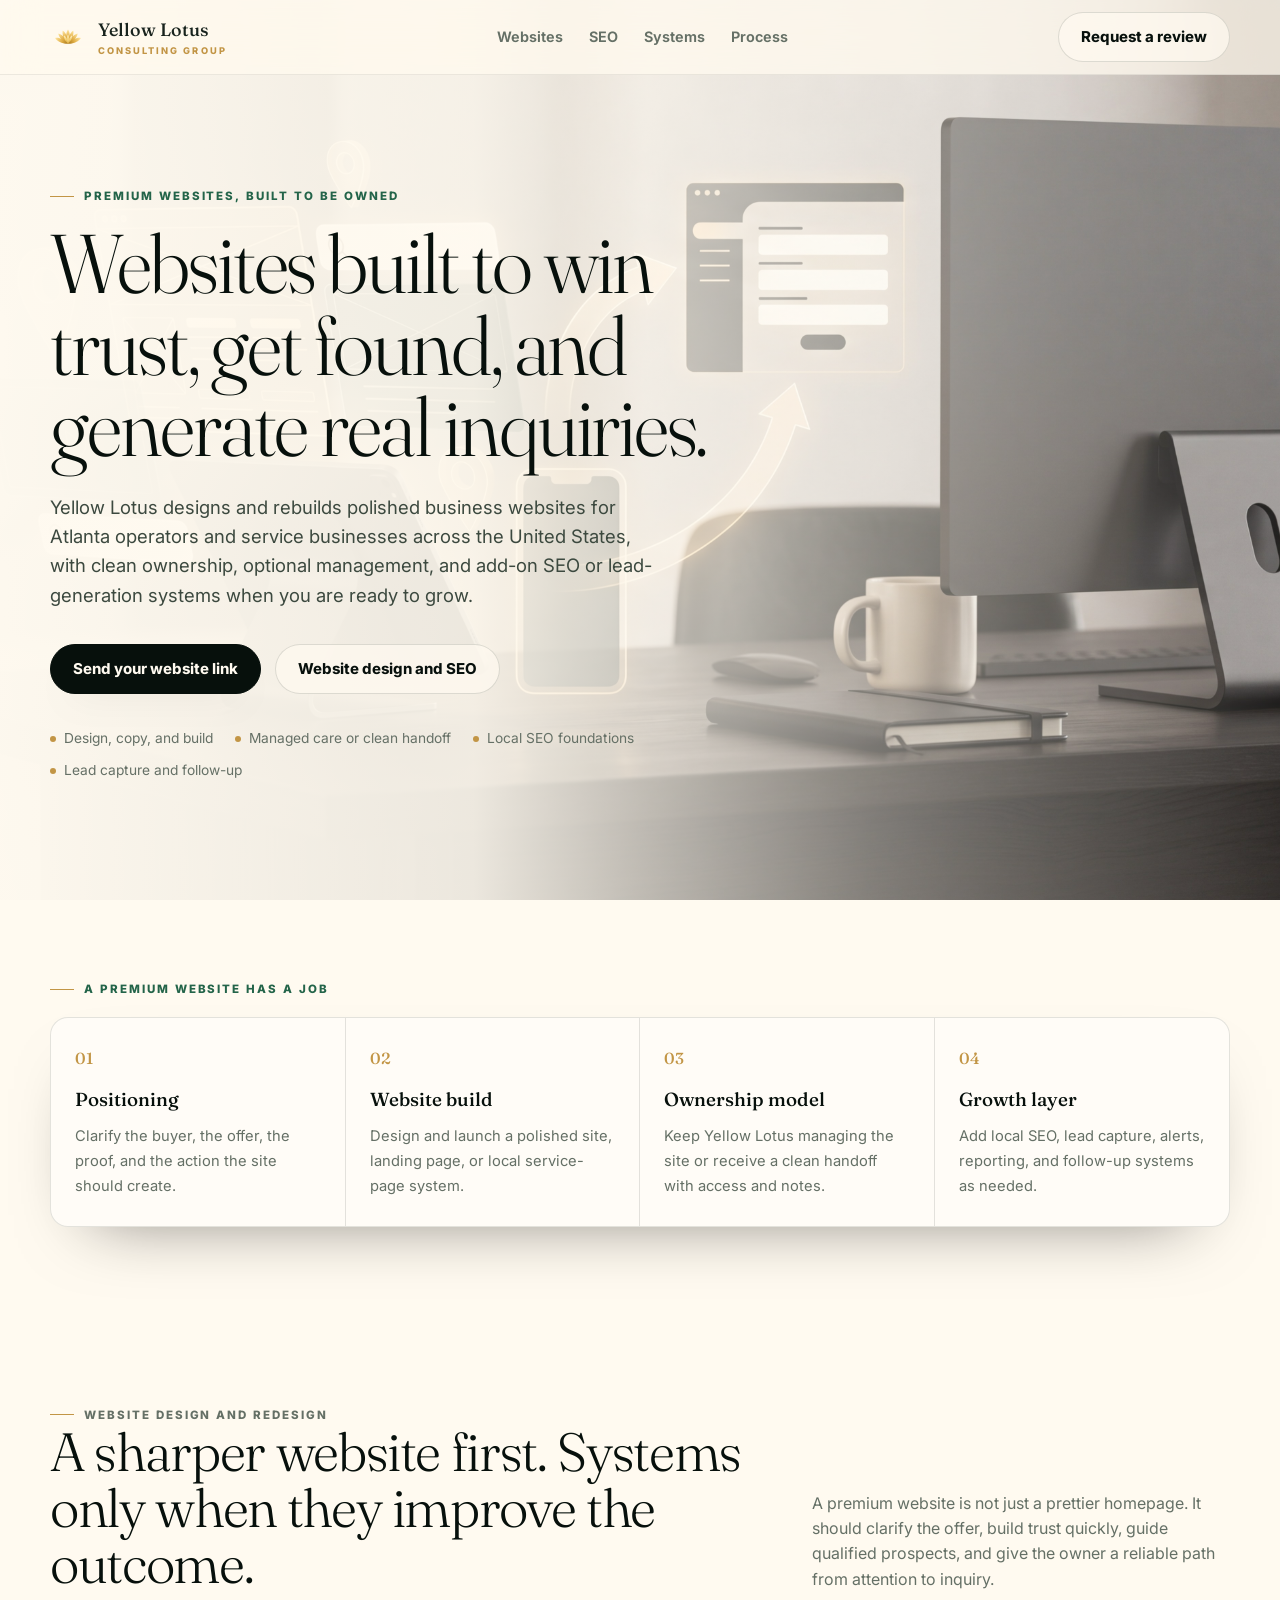
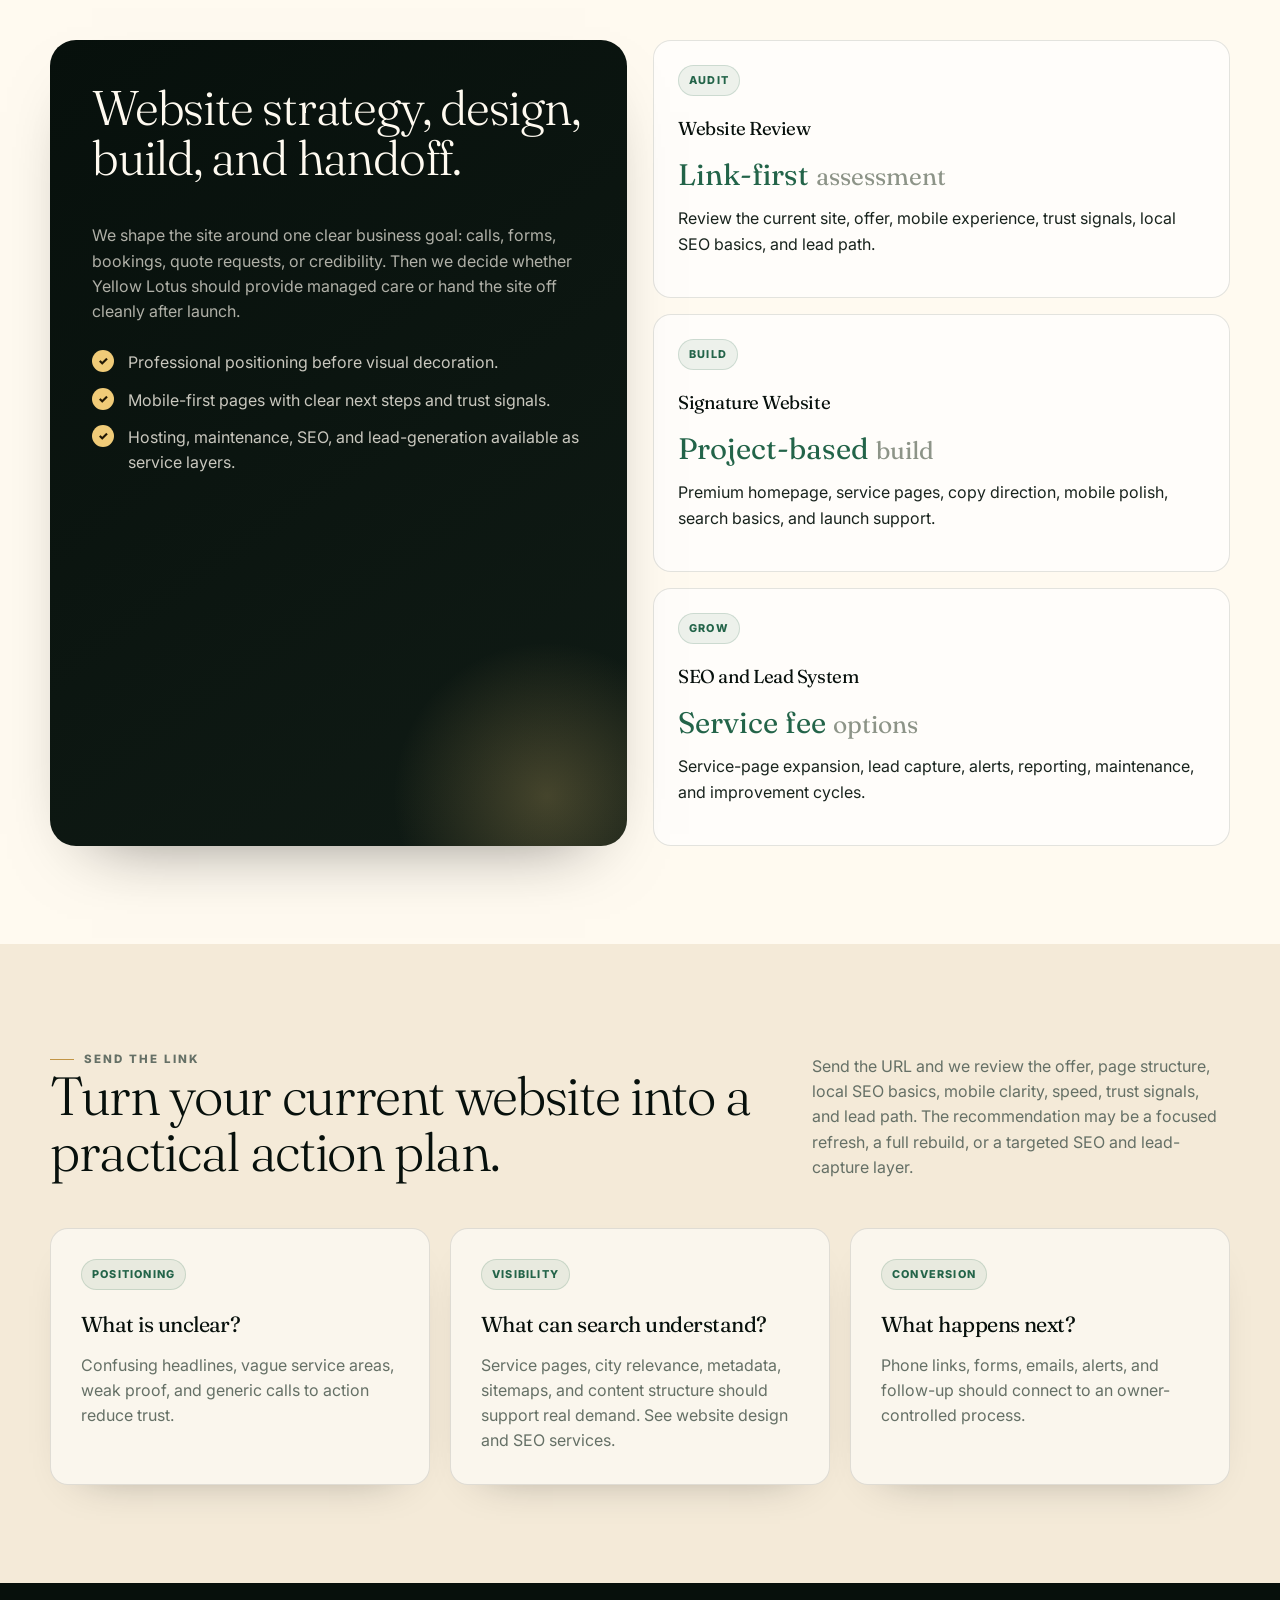
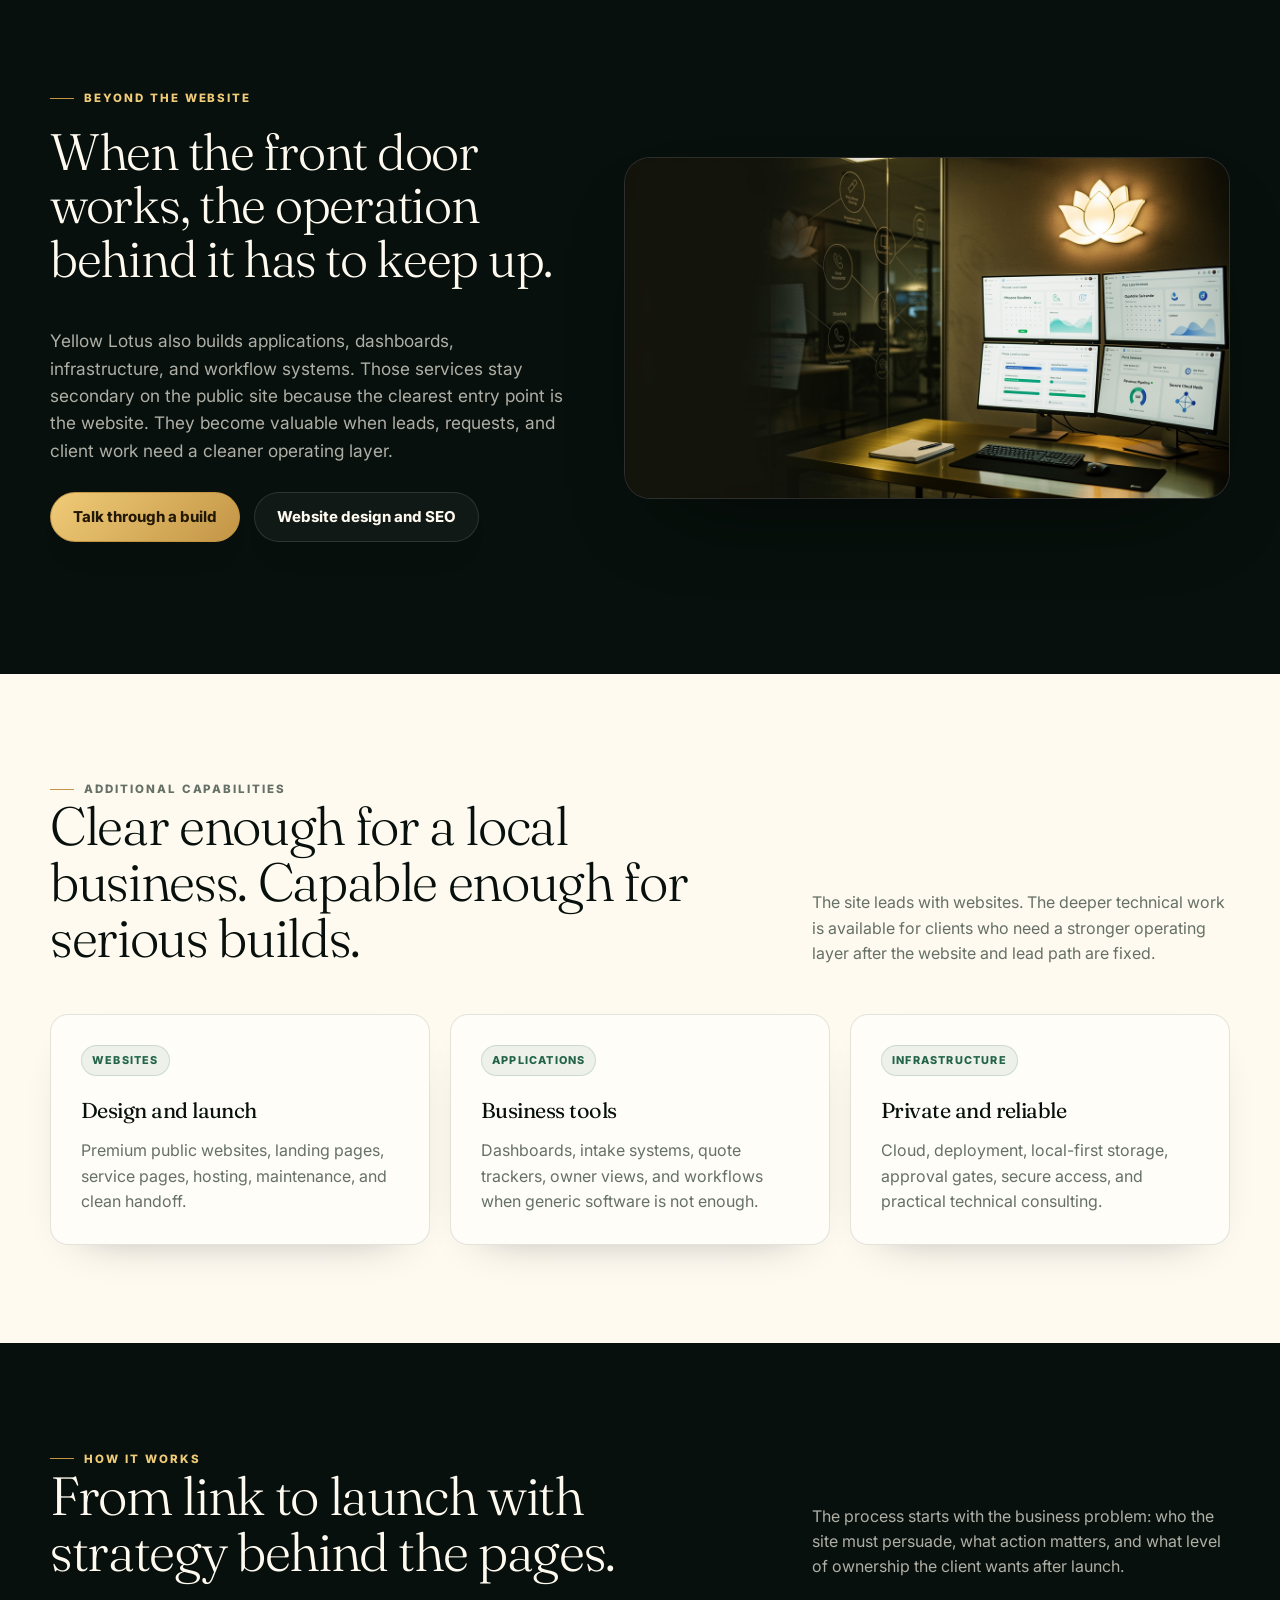
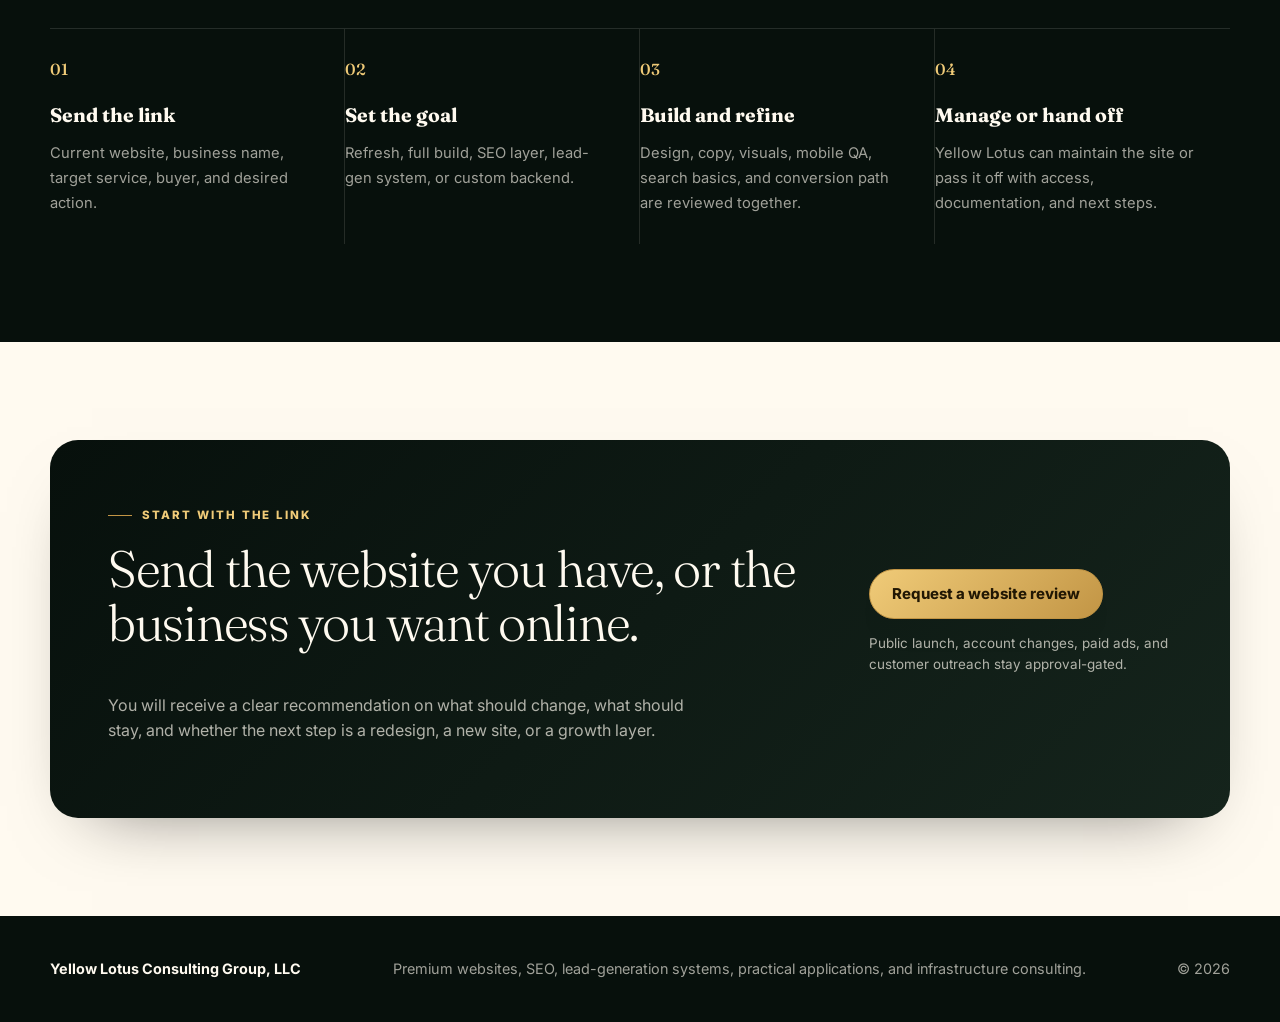
==== commit e974c143: "Strengthen website SEO signals" ====
--- a/index.html
+++ b/index.html
@@ -8,7 +8,12 @@
   <meta property="og:title" content="Yellow Lotus Consulting Group | Premium Websites, SEO, and Lead Systems" />
   <meta property="og:description" content="Premium websites built around strategy, ownership, search visibility, and cleaner lead capture. Managed by Yellow Lotus or handed off cleanly." />
   <meta property="og:type" content="website" />
+  <meta property="og:url" content="https://yellowlotuscg.com/" />
   <meta property="og:image" content="assets/generated/yellow-lotus-websites-hero.jpg" />
+  <meta name="twitter:card" content="summary_large_image" />
+  <meta name="twitter:title" content="Yellow Lotus Consulting Group | Premium Websites, SEO, and Lead Systems" />
+  <meta name="twitter:description" content="Premium websites, local SEO foundations, lead capture, managed care, and clean handoff options for small businesses." />
+  <meta name="twitter:image" content="https://yellowlotuscg.com/assets/generated/yellow-lotus-websites-hero.jpg" />
   <link rel="canonical" href="https://yellowlotuscg.com/" />
   <link rel="icon" type="image/svg+xml" href="assets/favicon.svg" />
   <link rel="preload" as="image" href="assets/generated/yellow-lotus-websites-hero.jpg" />
@@ -23,7 +28,7 @@
     "url": "https://yellowlotuscg.com/",
     "email": "yellowlotuscg@gmail.com",
     "areaServed": "United States",
-    "description": "Yellow Lotus designs premium websites, local SEO systems, lead-generation pages, and practical business systems for small businesses and operators.",
+    "description": "Yellow Lotus designs premium websites, local SEO systems, lead-generation pages, and practical business systems for small businesses and operators in Atlanta, Georgia and across the United States.",
     "serviceType": ["Website design", "Website redesign", "Local SEO", "Lead generation systems", "Business application design", "Infrastructure consulting", "Product and workflow development"],
     "sameAs": ["https://github.com/yellowlotuscg"],
     "hasOfferCatalog": {
@@ -38,6 +43,7 @@
     }
   }
   </script>
+  <script type="application/ld+json">{"@context":"https://schema.org","@type":"WebSite","name":"Yellow Lotus Consulting Group","url":"https://yellowlotuscg.com/"}</script>
   <script type="application/ld+json">{"@context":"https://schema.org","@type":"FAQPage","mainEntity":[{"@type":"Question","name":"What does Yellow Lotus build first?","acceptedAnswer":{"@type":"Answer","text":"Yellow Lotus starts with premium websites and redesigns for small businesses. The site can stay under managed care or be handed off cleanly with access, documentation, and next steps."}},{"@type":"Question","name":"Can Yellow Lotus help with SEO and leads?","acceptedAnswer":{"@type":"Answer","text":"Yes. After the website foundation is clear, Yellow Lotus can add local SEO structure, service pages, lead forms, reporting, and lead-generation experiments."}},{"@type":"Question","name":"Can I send my current website link?","acceptedAnswer":{"@type":"Answer","text":"Yes. Send the current URL and Yellow Lotus can review the site, identify what should change, and propose a focused redesign or SEO plan."}}]}</script>
   <style>
     :root{
@@ -63,7 +69,7 @@
 <body>
   <header class="topbar"><div class="wrap nav"><a class="brand" href="#top"><img src="assets/lotus-cinematic-mark.svg" alt="" /><span><strong>Yellow Lotus</strong><span>Consulting Group</span></span></a><nav class="navlinks"><a href="#websites">Websites</a><a href="#seo">SEO</a><a href="#systems">Systems</a><a href="#process">Process</a></nav><a class="button ghost" href="mailto:yellowlotuscg@gmail.com?subject=Website%20redesign%20or%20SEO%20review">Request a review</a></div></header>
   <main id="top">
-    <section class="hero"><div class="heroArt" aria-hidden="true"></div><div class="wrap"><div class="heroBox"><p class="eyebrow">Premium websites, built to be owned</p><h1>Websites built to win trust, get found, and generate real inquiries.</h1><p class="heroSub">Yellow Lotus designs and rebuilds polished business websites with clean ownership, optional management, and add-on SEO or lead-generation systems when you are ready to grow.</p><div class="actions"><a class="button" href="mailto:yellowlotuscg@gmail.com?subject=Website%20build%20or%20redesign&body=Send%20your%20current%20website%20link%20here:%0A%0AWhat%20do%20you%20want%20the%20site%20to%20sell%20or%20book:%0A%0AWho%20is%20the%20customer:%0A">Send your website link</a><a class="button ghost" href="#websites">See website options</a></div><div class="proofLine"><span><i></i>Design, copy, and build</span><span><i></i>Managed care or clean handoff</span><span><i></i>Local SEO foundations</span><span><i></i>Lead capture and follow-up</span></div></div></div></section>
+    <section class="hero"><div class="heroArt" aria-hidden="true"></div><div class="wrap"><div class="heroBox"><p class="eyebrow">Premium websites, built to be owned</p><h1>Websites built to win trust, get found, and generate real inquiries.</h1><p class="heroSub">Yellow Lotus designs and rebuilds polished business websites for Atlanta operators and service businesses across the United States, with clean ownership, optional management, and add-on SEO or lead-generation systems when you are ready to grow.</p><div class="actions"><a class="button" href="mailto:yellowlotuscg@gmail.com?subject=Website%20build%20or%20redesign&body=Send%20your%20current%20website%20link%20here:%0A%0AWhat%20do%20you%20want%20the%20site%20to%20sell%20or%20book:%0A%0AWho%20is%20the%20customer:%0A">Send your website link</a><a class="button ghost" href="/website-design-and-seo/">Website design and SEO</a></div><div class="proofLine"><span><i></i>Design, copy, and build</span><span><i></i>Managed care or clean handoff</span><span><i></i>Local SEO foundations</span><span><i></i>Lead capture and follow-up</span></div></div></div></section>
     <section class="section tight"><div class="wrap"><p class="eyebrow">A premium website has a job</p><div class="lanes"><div class="lane"><b>01</b><strong>Positioning</strong><span>Clarify the buyer, the offer, the proof, and the action the site should create.</span></div><div class="lane"><b>02</b><strong>Website build</strong><span>Design and launch a polished site, landing page, or local service-page system.</span></div><div class="lane"><b>03</b><strong>Ownership model</strong><span>Keep Yellow Lotus managing the site or receive a clean handoff with access and notes.</span></div><div class="lane"><b>04</b><strong>Growth layer</strong><span>Add local SEO, lead capture, alerts, reporting, and follow-up systems as needed.</span></div></div></div></section>
     <section class="section" id="websites"><div class="wrap"><div class="head"><div><p class="eyebrow">Website design and redesign</p><h2>A sharper website first. Systems only when they improve the outcome.</h2></div><p>A premium website is not just a prettier homepage. It should clarify the offer, build trust quickly, guide qualified prospects, and give the owner a reliable path from attention to inquiry.</p></div><div class="offerGrid"><div class="featurePanel"><h2>Website strategy, design, build, and handoff.</h2><p>We shape the site around one clear business goal: calls, forms, bookings, quote requests, or credibility. Then we decide whether Yellow Lotus should provide managed care or hand the site off cleanly after launch.</p><div class="miniList"><div>Professional positioning before visual decoration.</div><div>Mobile-first pages with clear next steps and trust signals.</div><div>Hosting, maintenance, SEO, and lead-generation available as service layers.</div></div></div><div class="tiers"><div class="tier"><span class="tag">Audit</span><h3>Website Review</h3><div class="price">Link-first <small>assessment</small></div><p>Review the current site, offer, mobile experience, trust signals, local SEO basics, and lead path.</p></div><div class="tier"><span class="tag">Build</span><h3>Signature Website</h3><div class="price">Project-based <small>build</small></div><p>Premium homepage, service pages, copy direction, mobile polish, search basics, and launch support.</p></div><div class="tier"><span class="tag">Grow</span><h3>SEO and Lead System</h3><div class="price">Service fee <small>options</small></div><p>Service-page expansion, lead capture, alerts, reporting, maintenance, and improvement cycles.</p></div></div></div></div></section>
     <section class="section sand" id="seo"><div class="wrap"><div class="head"><div><p class="eyebrow">Send the link</p><h2>Turn your current website into a practical action plan.</h2></div><p>Send the URL and we review the offer, page structure, local SEO basics, mobile clarity, speed, trust signals, and lead path. The recommendation may be a focused refresh, a full rebuild, or a targeted SEO and lead-capture layer.</p></div><div class="grid3"><article class="card"><span class="tag">Positioning</span><h3>What is unclear?</h3><p>Confusing headlines, vague service areas, weak proof, and generic calls to action reduce trust.</p></article><article class="card"><span class="tag">Visibility</span><h3>What can search understand?</h3><p>Service pages, city relevance, metadata, sitemaps, and content structure should support real demand. <a href="/website-design-and-seo/">See website design and SEO services.</a></p></article><article class="card"><span class="tag">Conversion</span><h3>What happens next?</h3><p>Phone links, forms, emails, alerts, and follow-up should connect to an owner-controlled process.</p></article></div></div></section>
